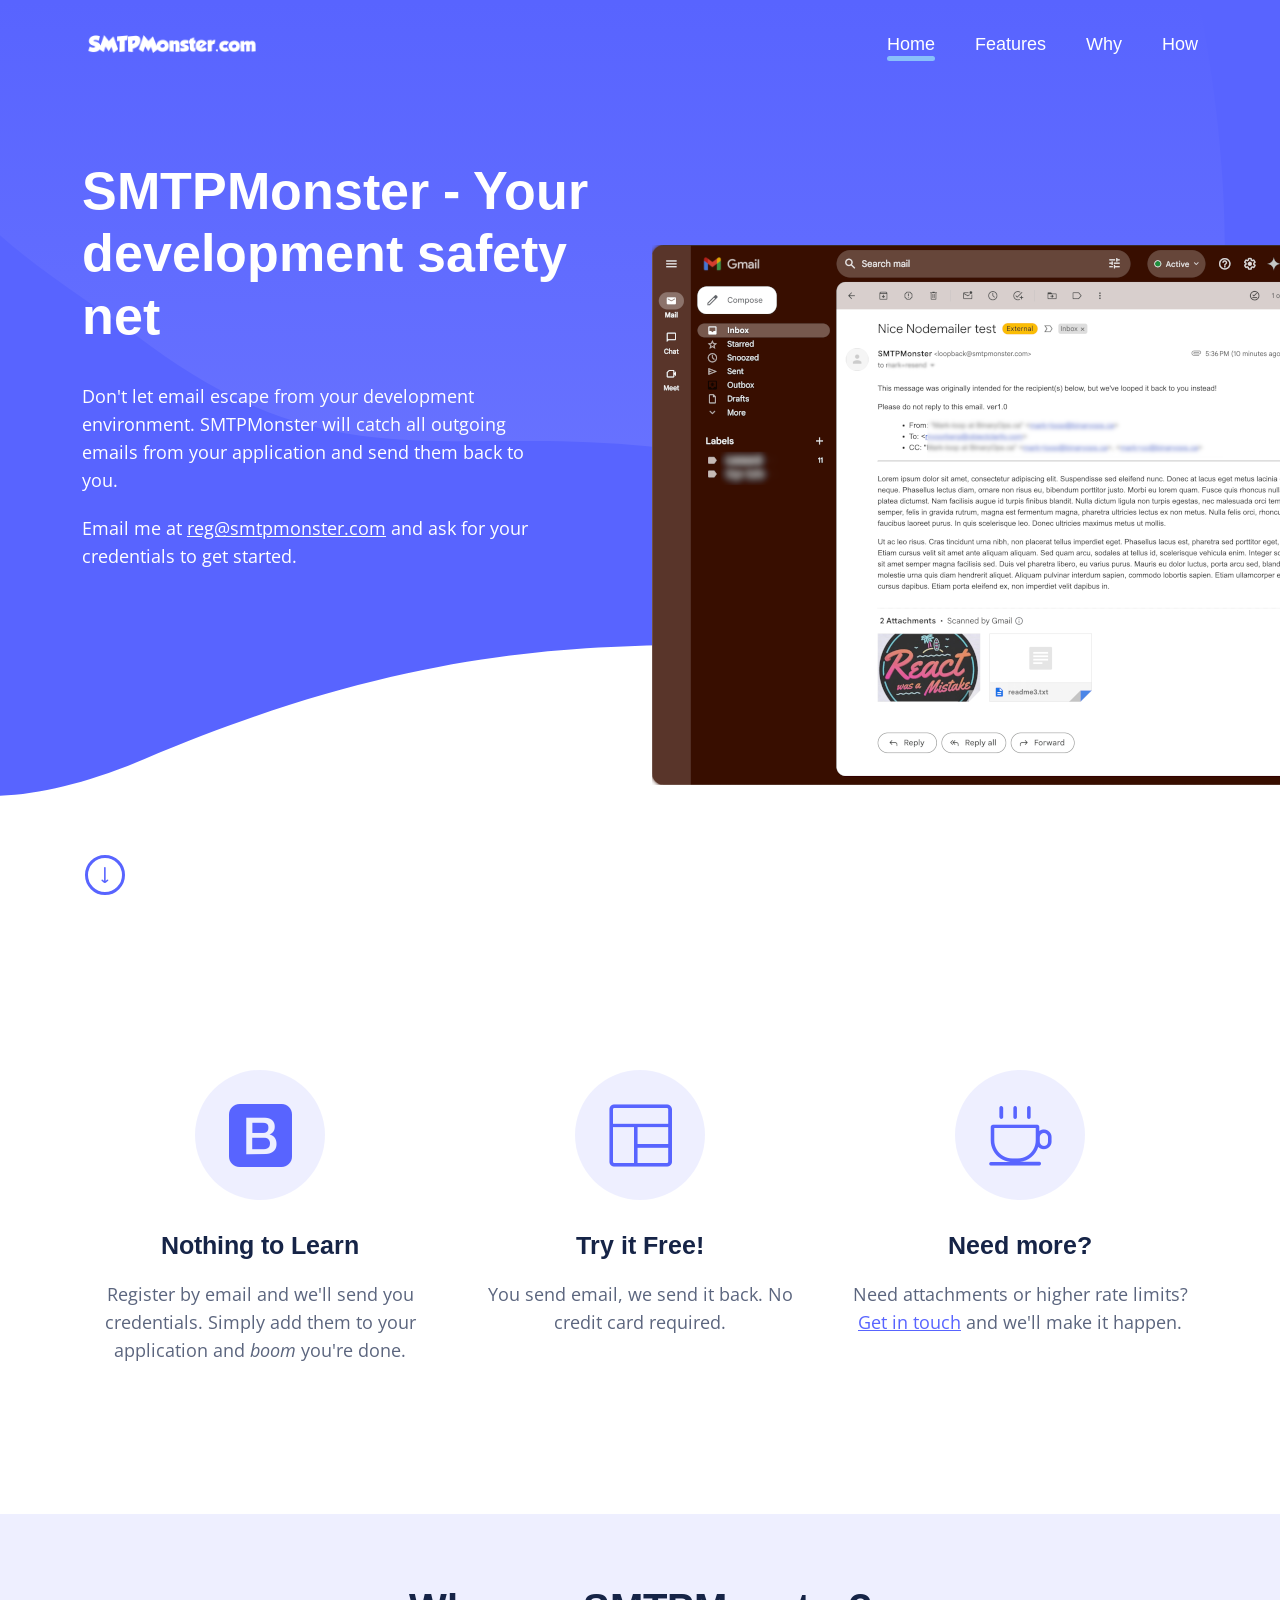
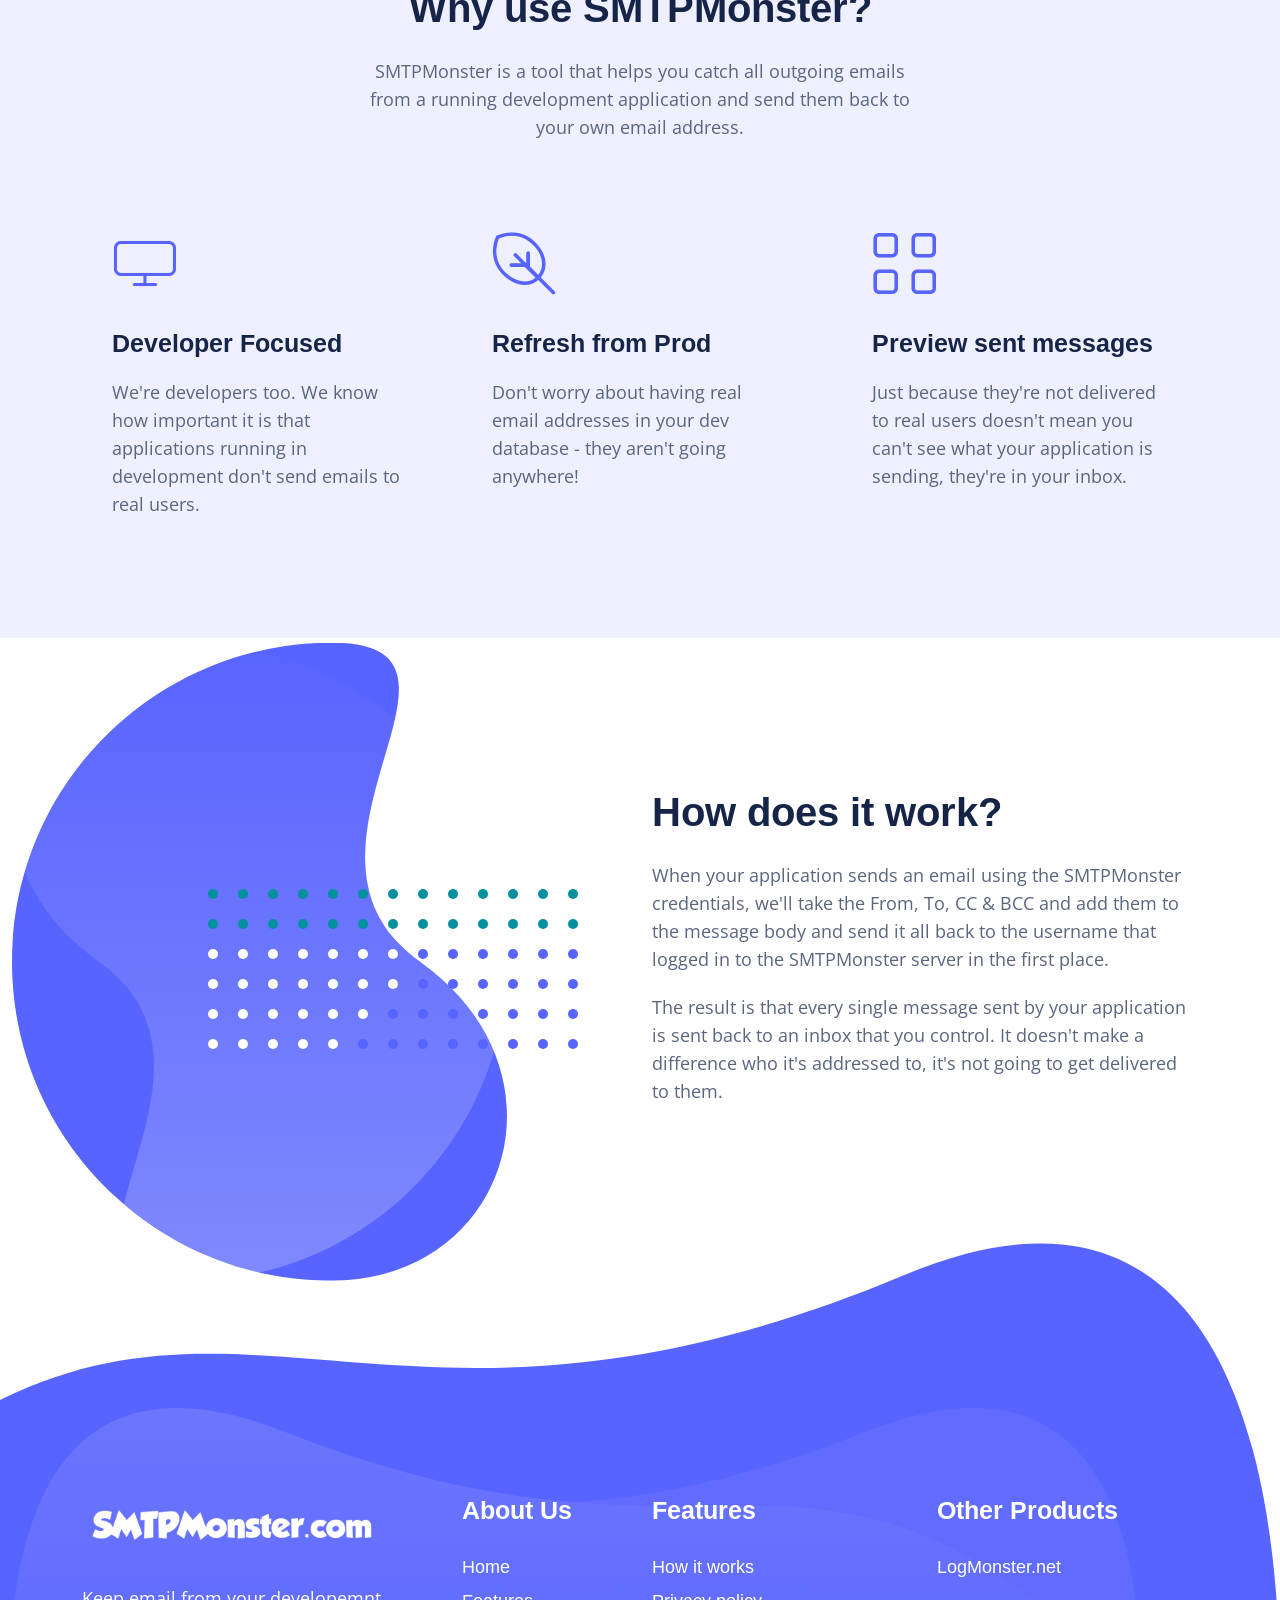
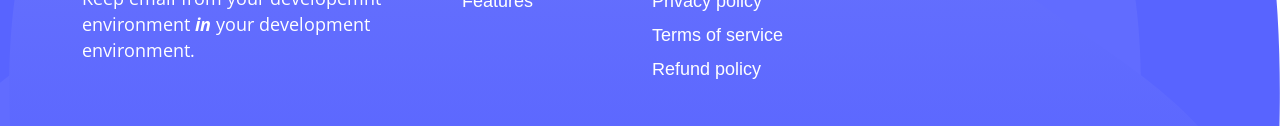
==== src/index.html @ 00c61a1f "updated email addrs" ====
<!DOCTYPE html>
<html class="no-js" lang="">
  <head>
    <meta charset="utf-8" />
    <meta http-equiv="x-ua-compatible" content="ie=edge" />
    <title>SMTPMonster - Your SMTP Safety Net</title>
    <meta name="description" content="" />
    <meta name="viewport" content="width=device-width, initial-scale=1" />

    <meta property="og:title" content="SMTPMonster - Your SMTP Safety Net">
    <meta name="twitter:title" content="SMTPMonster - Your SMTP Safety Net">

    <meta name="description" content="Don't let email escape your development environment. SMTPMonster will catch all outgoing emails from your application and send them back to you.">
    <meta property="og:description" content="Don't let email escape your development environment. SMTPMonster will catch all outgoing emails from your application and send them back to you.">
    <meta name="twitter:description" content="Don't let email escape your development environment. SMTPMonster will catch all outgoing emails from your application and send them back to you.">

    <meta property="og:image"  content="https://www.smtpmonster.com/assets/img/banner.png">
    <meta name="twitter:image" content="https://www.smtpmonster.com/assets/img/banner.png">

    <link
      rel="shortcut icon"
      type="image/x-icon"
      href="assets/img/favicon.ico"
    />
    <!-- Place favicon.ico in the root directory -->

    <!-- ======== CSS here ======== -->
    <link rel="stylesheet" href="assets/css/bootstrap.min.css" />
    <link rel="stylesheet" href="assets/css/lineicons.css" />
    <link rel="stylesheet" href="assets/css/animate.css" />
    <link rel="stylesheet" href="assets/css/main.css" />
  </head>
  <body>
    <!--[if lte IE 9]>
      <p class="browserupgrade">
        You are using an <strong>outdated</strong> browser. Please
        <a href="https://browsehappy.com/">upgrade your browser</a> to improve
        your experience and security.
      </p>
    <![endif]-->

    <!-- ======== preloader start ======== -->
    <div class="preloader">
      <div class="loader">
        <div class="spinner">
          <div class="spinner-container">
            <div class="spinner-rotator">
              <div class="spinner-left">
                <div class="spinner-circle"></div>
              </div>
              <div class="spinner-right">
                <div class="spinner-circle"></div>
              </div>
            </div>
          </div>
        </div>
      </div>
    </div>
    <!-- preloader end -->

    <!-- ======== header start ======== -->
    <header class="header">
      <div class="navbar-area">
        <div class="container">
          <div class="row align-items-center">
            <div class="col-lg-12">
              <nav class="navbar navbar-expand-lg">
                <a class="navbar-brand" href="index.html">
                  <img src="assets/img/logo/logo.png" alt="SMTPMonster.com" />
                </a>
                <button
                  class="navbar-toggler"
                  type="button"
                  data-bs-toggle="collapse"
                  data-bs-target="#navbarSupportedContent"
                  aria-controls="navbarSupportedContent"
                  aria-expanded="false"
                  aria-label="Toggle navigation"
                >
                  <span class="toggler-icon"></span>
                  <span class="toggler-icon"></span>
                  <span class="toggler-icon"></span>
                </button>

                <div
                  class="collapse navbar-collapse sub-menu-bar"
                  id="navbarSupportedContent"
                >
                  <ul id="nav" class="navbar-nav ms-auto">
                    <li class="nav-item">
                      <a class="page-scroll active" href="#home">Home</a>
                    </li>
                    <li class="nav-item">
                      <a class="page-scroll" href="#features">Features</a>
                    </li>                    
                    <li class="nav-item">
                      <a class="page-scroll" href="#why">Why</a>
                    </li>
                    <li class="nav-item">
                      <a class="page-scroll" href="#how">How</a>
                    </li>
                    <!-- <li class="nav-item">
                      <a href="javascript:void(0)">Pricing</a>
                    </li>
                    <li class="nav-item">
                      <a href="javascript:void(0)">Clients</a>
                    </li> -->
                  </ul>
                </div>
                <!-- navbar collapse -->
              </nav>
              <!-- navbar -->
            </div>
          </div>
          <!-- row -->
        </div>
        <!-- container -->
      </div>
      <!-- navbar area -->
    </header>
    <!-- ======== header end ======== -->

    <!-- ======== hero-section start ======== -->
    <section id="home" class="hero-section">
      <div class="container">
        <div class="row align-items-center position-relative">
          <div class="col-lg-6">
            <div class="hero-content">
              <h1 class="wow fadeInUp" data-wow-delay=".4s">
                SMTPMonster - Your development safety net
              </h1>
              <p class="wow fadeInUp" data-wow-delay=".6s">
                Don't let email escape from your development environment. 
                SMTPMonster will catch all outgoing emails from your
                application and send them back to you.
              </p>

              <p class="wow fadeInUp" data-wow-delay=".6s">
                Email me at <a style="text-decoration: underline; color: #fff;"
                href="mailto:reg@smtpmonster.com?subject=Sign me up!&body=Hey, SMTPMonster sounds awesome.\nCan you send me credentials?\n\nThx!">
                reg@smtpmonster.com</a> and ask for your credentials to get started.
              </p>
              <div style="height: 180px;"></div>

              <a href="#features" class="scroll-bottom">
                <i class="lni lni-arrow-down"></i
              ></a>
            </div>
          </div>
          <div class="col-lg-6">
            <div class="hero-img wow fadeInUp" data-wow-delay=".5s">
              <img src="assets/img/hero/hero-img.png" alt="" />
            </div>
          </div>
        </div>
      </div>
    </section>
    <!-- ======== hero-section end ======== -->

    <!-- ======== feature-section start ======== -->
    <section id="features" class="feature-section pt-120">
      <div class="container">
        <div class="row justify-content-center">
          <div class="col-lg-4 col-md-8 col-sm-10">
            <div class="single-feature">
              <div class="icon">
                <i class="lni lni-bootstrap"></i>
              </div>
              <div class="content">
                <h3>Nothing to Learn</h3>
                <p>
                  Register by email and we'll send you credentials. Simply add
                  them to your application and <i>boom</i> you're done.
                </p>
              </div>
            </div>
          </div>
          <div class="col-lg-4 col-md-8 col-sm-10">
            <div class="single-feature">
              <div class="icon">
                <i class="lni lni-layout"></i>
              </div>
              <div class="content">
                <h3>Try it Free!</h3>
                <p>
                  You send email, we send it back.
                  No credit card required.
                </p>
              </div>
            </div>
          </div>
          <div class="col-lg-4 col-md-8 col-sm-10">
            <div class="single-feature">
              <div class="icon">
                <i class="lni lni-coffee-cup"></i>
              </div>
              <div class="content">
                <h3>Need more?</h3>
                <p>
                  Need attachments or higher rate limits?
                  <a href="mailto:support@smtpmonster.com" style="color:#5864FF;text-decoration: underline;">Get in touch</a> and we'll make it happen.
                </p>
              </div>
            </div>
          </div>
        </div>
      </div>
    </section>
    <!-- ======== feature-section end ======== -->

    <!-- ======== about2-section start ======== -->
    <!-- <section id="about" class="about-section pt-150">
      <div class="container">
        <div class="row align-items-center">
          <div class="col-xl-6 col-lg-6">
            <div class="about-content">
              <div class="section-title mb-30">
                <h2 class="mb-25 wow fadeInUp" data-wow-delay=".2s">
                  Easy to Use with Tons of Awesome Features
                </h2>
                <p class="wow fadeInUp" data-wow-delay=".4s">
                  Lorem ipsum dolor sit amet, consetetur sadipscing elitr, sed
                  diam nonumy eirmod tempor invidunt ut labore et dolore magna
                  aliquyam erat, sed diam voluptua.
                </p>
              </div>
              <ul>
                <li>Quick Access</li>
                <li>Easily to Manage</li>
                <li>24/7 Support</li>
              </ul>
              <a
                href="javascript:void(0)"
                class="main-btn btn-hover border-btn wow fadeInUp"
                data-wow-delay=".6s"
                >Learn More</a
              >
            </div>
          </div>
          <div class="col-xl-6 col-lg-6 order-first order-lg-last">
            <div class="about-img-2">
              <img src="assets/img/about/about-2.png" alt="" class="w-100" />
              <img
                src="assets/img/about/about-right-shape.svg"
                alt=""
                class="shape shape-1"
              />
              <img
                src="assets/img/about/right-dots.svg"
                alt=""
                class="shape shape-2"
              />
            </div>
          </div>
        </div>
      </div>
    </section> -->
    <!-- ======== about2-section end ======== -->

    <!-- ======== feature-section start ======== -->
    <section id="why" class="feature-extended-section pt-100">
      <div class="feature-extended-wrapper">
        <div class="container">
          <div class="row justify-content-center">
            <div class="col-xxl-5 col-xl-6 col-lg-8 col-md-9">
              <div class="section-title text-center mb-60">
                <h2 class="mb-25 wow fadeInUp" data-wow-delay=".2s">
                  Why use SMTPMonster?
                </h2>
                <p class="wow fadeInUp" data-wow-delay=".4s">
                    SMTPMonster is a tool that helps you catch all outgoing emails 
                    from a running development application and send them back to your own email address.                    
                </p>
              </div>
            </div>
          </div>

          <div class="row">
            <div class="col-lg-4 col-md-6">
              <div class="single-feature-extended">
                <div class="icon">
                  <i class="lni lni-display"></i>
                </div>
                <div class="content">
                  <h3>Developer Focused</h3>
                  <p>
                    We're developers too. We know how important it is that 
                    applications running in development don't send emails to real users.
                  </p>
                </div>
              </div>
            </div>
            <div class="col-lg-4 col-md-6">
              <div class="single-feature-extended">
                <div class="icon">
                  <i class="lni lni-leaf"></i>
                </div>
                <div class="content">
                  <h3>Refresh from Prod</h3>
                  <p>
                    Don't worry about having real email addresses in your 
                    dev database - they aren't going anywhere!
                  </p>
                </div>
              </div>
            </div>
            <div class="col-lg-4 col-md-6">
              <div class="single-feature-extended">
                <div class="icon">
                  <i class="lni lni-grid-alt"></i>
                </div>
                <div class="content">
                  <h3>Preview sent messages</h3>
                  <p>
                    Just because they're not delivered to real users doesn't mean
                    you can't see what your application is sending, they're in your inbox.
                  </p>
                </div>
              </div>
            </div>
            
          </div>
        </div>
      </div>
    </section>
    <!-- ======== feature-section end ======== -->

    <!-- ======== how-section start ======== -->
    <section id="how" class="about-section pt-150">
      <div class="container">
        <div class="row align-items-center">
          <div class="col-xl-6 col-lg-6">
            <div class="about-img">
              <img src="assets/img/about/about-1.png" alt="" class="w-100" />
              <img
                src="assets/img/about/about-left-shape.svg"
                alt=""
                class="shape shape-1"
              />
              <img
                src="assets/img/about/left-dots.svg"
                alt=""
                class="shape shape-2"
              />
            </div>
          </div>
          <div class="col-xl-6 col-lg-6">
            <div class="about-content">
              <div class="section-title mb-30">
                <h2 class="mb-25 wow fadeInUp" data-wow-delay=".2s">
                  How does it work?
                </h2>
                <p class="wow fadeInUp" data-wow-delay=".4s">
                  When your application sends an email using the SMTPMonster credentials, 
                  we'll take the From, To, CC & BCC and add them to the message body and send it 
                  all back to the username that logged in to the SMTPMonster server in the first place.
                </p>
                <p class="wow fadeInUp" data-wow-delay=".4s">
                  The result is that every single message sent by your application is sent back to an inbox that you control. 
                  It doesn't make a difference who it's addressed to, it's not going to get delivered to them.    
                </p>
              </div>
              <!-- <a
                href="javascript:void(0)"
                class="main-btn btn-hover border-btn wow fadeInUp"
                data-wow-delay=".6s"
                >Discover More</a
              > -->
            </div>
          </div>
        </div>
      </div>
    </section>
    <!-- ======== about-section end ======== -->

    <!-- ======== subscribe-section start ======== -->
    <!-- <section id="contact" class="subscribe-section pt-120">
      <div class="container">
        <div class="subscribe-wrapper img-bg">
          <div class="row align-items-center">
            
            <div class="col-lg-6 col-xl-7">
              <div class="section-title mb-15">
                <h2 class="text-white mb-25">Try it now!</h2>
                <p class="text-white pr-5">
                  Fire us a quick email and we'll send you credentials.
                </p>
              </div>
            </div>

            <div class="col-lg-6 col-xl-5">
              <form action="#" class="subscribe-form">
                <input
                  type="email"
                  name="subs-email"
                  id="subs-email"
                  placeholder="Your Email"
                />
                <button type="submit" class="main-btn btn-hover">
                  Change my Life
                </button>
              </form>
            </div>

          </div>
        </div>
      </div>
    </section> -->
    <!-- ======== subscribe-section end ======== -->

    <!-- ======== footer start ======== -->
    <footer class="footer">
      <div class="container">
        <div class="widget-wrapper">
          <div class="row">
            <div class="col-xl-4 col-lg-4 col-md-6">
              <div class="footer-widget">
                <div class="logo mb-30">
                  <a href="index.html">
                    <img src="assets/img/logo/logo.png" alt="" style="width: 300px;"/>
                  </a>
                </div>
                <p class="desc mb-30 text-white">
                  Keep email from your developemnt environment <b><i>in</i></b> your development environment.
                </p>
                <!-- <ul class="socials">
                  <li>
                    <a href="jvascript:void(0)">
                      <i class="lni lni-facebook-filled"></i>
                    </a>
                  </li>
                  <li>
                    <a href="jvascript:void(0)">
                      <i class="lni lni-twitter-filled"></i>
                    </a>
                  </li>
                  <li>
                    <a href="jvascript:void(0)">
                      <i class="lni lni-instagram-filled"></i>
                    </a>
                  </li>
                  <li>
                    <a href="jvascript:void(0)">
                      <i class="lni lni-linkedin-original"></i>
                    </a>
                  </li>
                </ul> -->
              </div>
            </div>

            <div class="col-xl-2 col-lg-2 col-md-6">
              <div class="footer-widget">
                <h3>About Us</h3>
                <ul class="links">
                  <li><a href="#home">Home</a></li>
                  <li><a href="#features">Features</a></li>
                  <!-- <li><a href="javascript:void(0)">About</a></li>
                  <li><a href="javascript:void(0)">Testimonials</a></li> -->
                </ul>
              </div>
            </div>

            <div class="col-xl-3 col-lg-3 col-md-6">
              <div class="footer-widget">
                <h3>Features</h3>
                <ul class="links">
                  <li><a href="#how">How it works</a></li>
                  <li><a href="javascript:void(0)">Privacy policy</a></li>
                  <li><a href="javascript:void(0)">Terms of service</a></li>
                  <li><a href="javascript:void(0)">Refund policy</a></li>
                </ul>
              </div>
            </div>

            <div class="col-xl-3 col-lg-3 col-md-6">
              <div class="footer-widget">
                <h3>Other Products</h3>
                <ul class="links">
                  <li><a href="https://logmonster.net">LogMonster.net</a></li>
                  <!-- <li><a href="jvascript:void(0)">Billing Software</a></li>
                  <li><a href="jvascript:void(0)">Booking System</a></li>
                  <li><a href="jvascript:void(0)">Tracking System</a></li> -->
                </ul>
              </div>
            </div>
          </div>
        </div>
      </div>
    </footer>
    <!-- ======== footer end ======== -->

    <!-- ======== scroll-top ======== -->
    <a href="#" class="scroll-top btn-hover">
      <i class="lni lni-chevron-up"></i>
    </a>

    <!-- ======== JS here ======== -->
    <script src="assets/js/bootstrap.bundle.min.js"></script>
    <script src="assets/js/wow.min.js"></script>
    <script src="assets/js/main.js"></script>
  </body>
</html>
---- src/assets/css/main.css ----
@import url("https://fonts.googleapis.com/css2?family=Arimo:wght@400;700&family=Open+Sans&display=swap");
.hero-section .hero-content .scroll-bottom, .feature-section .single-feature .icon, .box-style .icon, .footer .widget-wrapper .footer-widget .socials li a {
  display: -webkit-box;
  display: -ms-flexbox;
  display: flex;
  -webkit-box-pack: center;
      -ms-flex-pack: center;
          justify-content: center;
  -webkit-box-align: center;
      -ms-flex-align: center;
          align-items: center;
}

/*===========================
    01.COMMON css 
===========================*/
html {
  scroll-behavior: smooth;
}

body {
  font-family: Arimo;
  font-weight: normal;
  font-style: normal;
  color: #5B657E;
  overflow-x: hidden;
}

* {
  margin: 0;
  padding: 0;
  -webkit-box-sizing: border-box;
  box-sizing: border-box;
}

a:focus,
input:focus,
textarea:focus,
button:focus,
.btn:focus,
.btn.focus,
.btn:not(:disabled):not(.disabled).active,
.btn:not(:disabled):not(.disabled):active {
  text-decoration: none;
  outline: none;
  -webkit-box-shadow: none;
  box-shadow: none;
}

a:hover {
  color: #5864FF;
}

a {
  -webkit-transition: all 0.3s ease-out 0s;
  transition: all 0.3s ease-out 0s;
}

a,
a:focus,
a:hover {
  text-decoration: none;
}

i,
span,
a {
  display: inline-block;
}

audio,
canvas,
iframe,
img,
svg,
video {
  vertical-align: middle;
}

h1,
h2,
h3,
h4,
h5,
h6 {
  font-family: Arimo;
  font-weight: 700;
  margin: 0px;
  color: #162447;
}

.section-title p {
  font-size: 18px;
  line-height: 28px;
}

h1 a,
h2 a,
h3 a,
h4 a,
h5 a,
h6 a {
  color: inherit;
}

h1 {
  font-size: 45px;
}

@media only screen and (min-width: 1200px) and (max-width: 1399px) {
  .section-title h2 {
    font-size: 40px;
  }
}

@media only screen and (min-width: 992px) and (max-width: 1199px) {
  .section-title h2 {
    font-size: 35px;
  }
}

@media only screen and (min-width: 768px) and (max-width: 991px) {
  .section-title h2 {
    font-size: 40px;
  }
}

@media (max-width: 767px) {
  .section-title h2 {
    font-size: 28px;
  }
}

@media only screen and (min-width: 480px) and (max-width: 767px) {
  .section-title h2 {
    font-size: 32px;
  }
}

.section-title span {
  font-size: 25px;
  color: #162447;
  margin-bottom: 30px;
  display: -webkit-box;
  display: -ms-flexbox;
  display: flex;
  -webkit-box-align: center;
      -ms-flex-align: center;
          align-items: center;
}

@media (max-width: 767px) {
  .section-title span {
    font-size: 18px;
  }
}

.section-title span img {
  max-width: 100%;
  margin-right: 20px;
}

h2 {
  font-size: 30px;
}

h3 {
  font-size: 25px;
}

h4 {
  font-size: 20px;
}

h5 {
  font-size: 18px;
}

h6 {
  font-size: 16px;
}

ul,
ol {
  margin: 0px;
  padding: 0px;
  list-style-type: none;
}

p {
  font-size: 18px;
  font-weight: 400;
  line-height: 26px;
  margin: 0px 0px 20px 0px;
  font-family: "Open Sans", sans-serif;
}

.img-bg {
  background-position: center center;
  background-size: cover;
  background-repeat: no-repeat;
  width: 100%;
  height: 100%;
}

.error {
  color: orangered;
}

.success {
  color: green;
}

@media (max-width: 767px) {
  .container {
    padding-left: 20px;
    padding-right: 20px;
  }
}

.main-btn {
  display: inline-block;
  font-weight: 700;
  text-align: center;
  white-space: nowrap;
  vertical-align: middle;
  -webkit-user-select: none;
  -moz-user-select: none;
  -ms-user-select: none;
  user-select: none;
  padding: 18px 38px;
  font-size: 18px;
  border-radius: 50px;
  color: #fff;
  cursor: pointer;
  z-index: 5;
  -webkit-transition: all 0.4s ease-in-out;
  transition: all 0.4s ease-in-out;
  border: none;
  background: #5864FF;
  overflow: hidden;
}

.main-btn:hover {
  color: #fff;
}

.main-btn.border-btn {
  border: 2px solid #5864FF;
  background: transparent;
  color: #5864FF;
}

.btn-hover {
  position: relative;
  overflow: hidden;
}

.btn-hover::after {
  content: "";
  position: absolute;
  width: 0%;
  height: 0%;
  border-radius: 50%;
  background: rgba(0, 0, 0, 0.05);
  top: 50%;
  left: 50%;
  padding: 50%;
  z-index: -1;
  -webkit-transition: all 0.3s ease-out 0s;
  transition: all 0.3s ease-out 0s;
  -webkit-transform: translate3d(-50%, -50%, 0) scale(0);
  transform: translate3d(-50%, -50%, 0) scale(0);
}

.btn-hover:hover::after {
  -webkit-transform: translate3d(-50%, -50%, 0) scale(1.3);
  transform: translate3d(-50%, -50%, 0) scale(1.3);
}

.scroll-top {
  width: 45px;
  height: 45px;
  background: #5864FF;
  display: -webkit-box;
  display: -ms-flexbox;
  display: flex;
  -webkit-box-pack: center;
      -ms-flex-pack: center;
          justify-content: center;
  -webkit-box-align: center;
      -ms-flex-align: center;
          align-items: center;
  font-size: 18px;
  color: #fff;
  border-radius: 5px;
  position: fixed;
  bottom: 30px;
  right: 30px;
  z-index: 9;
  cursor: pointer;
  -webkit-transition: all 0.3s ease-out 0s;
  transition: all 0.3s ease-out 0s;
  -webkit-box-shadow: 0px 0px 10px rgba(0, 0, 0, 0.1);
          box-shadow: 0px 0px 10px rgba(0, 0, 0, 0.1);
}

.scroll-top:hover {
  color: #fff;
  background: rgba(88, 100, 255, 0.8);
}

@keyframes animation1 {
  0% {
    -webkit-transform: translateY(30px);
    transform: translateY(30px);
  }
  50% {
    -webkit-transform: translateY(-30px);
    transform: translateY(-30px);
  }
  100% {
    -webkit-transform: translateY(30px);
    transform: translateY(30px);
  }
}

@-webkit-keyframes animation1 {
  0% {
    -webkit-transform: translateY(30px);
    transform: translateY(30px);
  }
  50% {
    -webkit-transform: translateY(-30px);
    transform: translateY(-30px);
  }
  100% {
    -webkit-transform: translateY(30px);
    transform: translateY(30px);
  }
}

/*===== All Preloader Style =====*/
.preloader {
  /* Body Overlay */
  position: fixed;
  top: 0;
  left: 0;
  display: table;
  height: 100%;
  width: 100%;
  /* Change Background Color */
  background: #fff;
  z-index: 99999;
}

.preloader .loader {
  display: table-cell;
  vertical-align: middle;
  text-align: center;
}

.preloader .loader .ytp-spinner {
  position: absolute;
  left: 50%;
  top: 50%;
  width: 64px;
  margin-left: -32px;
  z-index: 18;
  pointer-events: none;
}

.preloader .loader .ytp-spinner .ytp-spinner-container {
  pointer-events: none;
  position: absolute;
  width: 100%;
  padding-bottom: 100%;
  top: 50%;
  left: 50%;
  margin-top: -50%;
  margin-left: -50%;
  -webkit-animation: ytp-spinner-linspin 1568.2353ms linear infinite;
  animation: ytp-spinner-linspin 1568.2353ms linear infinite;
}

.preloader .loader .ytp-spinner .ytp-spinner-container .ytp-spinner-rotator {
  position: absolute;
  width: 100%;
  height: 100%;
  -webkit-animation: ytp-spinner-easespin 5332ms cubic-bezier(0.4, 0, 0.2, 1) infinite both;
  animation: ytp-spinner-easespin 5332ms cubic-bezier(0.4, 0, 0.2, 1) infinite both;
}

.preloader .loader .ytp-spinner .ytp-spinner-container .ytp-spinner-rotator .ytp-spinner-left {
  position: absolute;
  top: 0;
  left: 0;
  bottom: 0;
  overflow: hidden;
  right: 50%;
}

.preloader .loader .ytp-spinner .ytp-spinner-container .ytp-spinner-rotator .ytp-spinner-right {
  position: absolute;
  top: 0;
  right: 0;
  bottom: 0;
  overflow: hidden;
  left: 50%;
}

.preloader .loader .ytp-spinner-circle {
  -webkit-box-sizing: border-box;
          box-sizing: border-box;
  position: absolute;
  width: 200%;
  height: 100%;
  border-style: solid;
  /* Spinner Color */
  border-color: #5864FF #5864FF #ddd;
  border-radius: 50%;
  border-width: 6px;
}

.preloader .loader .ytp-spinner-left .ytp-spinner-circle {
  left: 0;
  right: -100%;
  border-right-color: #ddd;
  -webkit-animation: ytp-spinner-left-spin 1333ms cubic-bezier(0.4, 0, 0.2, 1) infinite both;
  animation: ytp-spinner-left-spin 1333ms cubic-bezier(0.4, 0, 0.2, 1) infinite both;
}

.preloader .loader .ytp-spinner-right .ytp-spinner-circle {
  left: -100%;
  right: 0;
  border-left-color: #ddd;
  -webkit-animation: ytp-right-spin 1333ms cubic-bezier(0.4, 0, 0.2, 1) infinite both;
  animation: ytp-right-spin 1333ms cubic-bezier(0.4, 0, 0.2, 1) infinite both;
}

/* Preloader Animations */
@-webkit-keyframes ytp-spinner-linspin {
  to {
    -webkit-transform: rotate(360deg);
    transform: rotate(360deg);
  }
}

@keyframes ytp-spinner-linspin {
  to {
    -webkit-transform: rotate(360deg);
    transform: rotate(360deg);
  }
}

@-webkit-keyframes ytp-spinner-easespin {
  12.5% {
    -webkit-transform: rotate(135deg);
    transform: rotate(135deg);
  }
  25% {
    -webkit-transform: rotate(270deg);
    transform: rotate(270deg);
  }
  37.5% {
    -webkit-transform: rotate(405deg);
    transform: rotate(405deg);
  }
  50% {
    -webkit-transform: rotate(540deg);
    transform: rotate(540deg);
  }
  62.5% {
    -webkit-transform: rotate(675deg);
    transform: rotate(675deg);
  }
  75% {
    -webkit-transform: rotate(810deg);
    transform: rotate(810deg);
  }
  87.5% {
    -webkit-transform: rotate(945deg);
    transform: rotate(945deg);
  }
  to {
    -webkit-transform: rotate(1080deg);
    transform: rotate(1080deg);
  }
}

@keyframes ytp-spinner-easespin {
  12.5% {
    -webkit-transform: rotate(135deg);
    transform: rotate(135deg);
  }
  25% {
    -webkit-transform: rotate(270deg);
    transform: rotate(270deg);
  }
  37.5% {
    -webkit-transform: rotate(405deg);
    transform: rotate(405deg);
  }
  50% {
    -webkit-transform: rotate(540deg);
    transform: rotate(540deg);
  }
  62.5% {
    -webkit-transform: rotate(675deg);
    transform: rotate(675deg);
  }
  75% {
    -webkit-transform: rotate(810deg);
    transform: rotate(810deg);
  }
  87.5% {
    -webkit-transform: rotate(945deg);
    transform: rotate(945deg);
  }
  to {
    -webkit-transform: rotate(1080deg);
    transform: rotate(1080deg);
  }
}

@-webkit-keyframes ytp-spinner-left-spin {
  0% {
    -webkit-transform: rotate(130deg);
    transform: rotate(130deg);
  }
  50% {
    -webkit-transform: rotate(-5deg);
    transform: rotate(-5deg);
  }
  to {
    -webkit-transform: rotate(130deg);
    transform: rotate(130deg);
  }
}

@keyframes ytp-spinner-left-spin {
  0% {
    -webkit-transform: rotate(130deg);
    transform: rotate(130deg);
  }
  50% {
    -webkit-transform: rotate(-5deg);
    transform: rotate(-5deg);
  }
  to {
    -webkit-transform: rotate(130deg);
    transform: rotate(130deg);
  }
}

@-webkit-keyframes ytp-right-spin {
  0% {
    -webkit-transform: rotate(-130deg);
    transform: rotate(-130deg);
  }
  50% {
    -webkit-transform: rotate(5deg);
    transform: rotate(5deg);
  }
  to {
    -webkit-transform: rotate(-130deg);
    transform: rotate(-130deg);
  }
}

@keyframes ytp-right-spin {
  0% {
    -webkit-transform: rotate(-130deg);
    transform: rotate(-130deg);
  }
  50% {
    -webkit-transform: rotate(5deg);
    transform: rotate(5deg);
  }
  to {
    -webkit-transform: rotate(-130deg);
    transform: rotate(-130deg);
  }
}

/*===== NAVBAR =====*/
.navbar-area {
  position: absolute;
  top: 0;
  left: 0;
  width: 100%;
  z-index: 99;
  -webkit-transition: all 0.3s ease-out 0s;
  transition: all 0.3s ease-out 0s;
}

.sticky {
  position: fixed;
  z-index: 99;
  background-color: rgba(255, 255, 255, 0.8);
  -webkit-backdrop-filter: blur(5px);
          backdrop-filter: blur(5px);
  -webkit-box-shadow: inset 0 -1px 0 0 rgba(0, 0, 0, 0.1);
  box-shadow: inset 0 -1px 0 0 rgba(0, 0, 0, 0.1);
  -webkit-transition: all 0.3s ease-out 0s;
  transition: all 0.3s ease-out 0s;
}

.sticky .navbar {
  padding: 10px 0;
}

@media only screen and (min-width: 768px) and (max-width: 991px), (max-width: 767px) {
  .sticky .navbar {
    padding: 15px 0;
  }
}

.sticky .navbar .navbar-nav .nav-item a {
  color: #162447;
}

.sticky .navbar .navbar-nav .nav-item a::before {
  color: #162447;
}

.sticky .navbar .navbar-toggler .toggler-icon {
  background: #162447;
}

.navbar {
  padding: 0;
  border-radius: 5px;
  position: relative;
  -webkit-transition: all 0.3s ease-out 0s;
  transition: all 0.3s ease-out 0s;
  padding: 20px 0;
}

@media only screen and (min-width: 768px) and (max-width: 991px), (max-width: 767px) {
  .navbar {
    padding: 17px 0;
  }
}

.navbar-brand {
  padding: 0;
}

.navbar-brand img {
  max-width: 180px;
}

.navbar-toggler {
  padding: 0;
}

.navbar-toggler:focus {
  outline: none;
  -webkit-box-shadow: none;
  box-shadow: none;
}

.navbar-toggler .toggler-icon {
  width: 30px;
  height: 2px;
  background-color: #fff;
  display: block;
  margin: 5px 0;
  position: relative;
  -webkit-transition: all 0.3s ease-out 0s;
  transition: all 0.3s ease-out 0s;
}

.navbar-toggler.active .toggler-icon:nth-of-type(1) {
  -webkit-transform: rotate(45deg);
  transform: rotate(45deg);
  top: 7px;
}

.navbar-toggler.active .toggler-icon:nth-of-type(2) {
  opacity: 0;
}

.navbar-toggler.active .toggler-icon:nth-of-type(3) {
  -webkit-transform: rotate(135deg);
  transform: rotate(135deg);
  top: -7px;
}

@media only screen and (min-width: 768px) and (max-width: 991px), (max-width: 767px) {
  .navbar-collapse {
    position: absolute;
    top: 100%;
    left: 0;
    width: 100%;
    background-color: #fff;
    z-index: 9;
    -webkit-box-shadow: 0px 15px 20px 0px rgba(0, 0, 0, 0.1);
    box-shadow: 0px 15px 20px 0px rgba(0, 0, 0, 0.1);
  }
}

@media only screen and (min-width: 768px) and (max-width: 991px), (max-width: 767px) {
  .navbar-nav {
    padding: 20px 30px;
  }
}

.navbar-nav .nav-item {
  position: relative;
  margin-left: 40px;
}

@media only screen and (min-width: 768px) and (max-width: 991px), (max-width: 767px) {
  .navbar-nav .nav-item {
    margin-left: 0px;
  }
}

.navbar-nav .nav-item a {
  font-size: 18px;
  font-weight: 400;
  color: #fff;
  -webkit-transition: all 0.3s ease-out 0s;
  transition: all 0.3s ease-out 0s;
  padding: 10px 0;
  position: relative;
  z-index: 1;
}

.navbar-nav .nav-item a::before {
  content: "";
  position: absolute;
  height: 5px;
  width: 0;
  border-radius: 16px;
  background: #89c0fa;
  bottom: 6px;
  left: 0;
  z-index: -1;
  -webkit-transition: all 0.3s ease-out 0s;
  transition: all 0.3s ease-out 0s;
}

@media only screen and (min-width: 768px) and (max-width: 991px), (max-width: 767px) {
  .navbar-nav .nav-item a::before {
    top: auto;
    bottom: 0;
  }
}

@media only screen and (min-width: 768px) and (max-width: 991px), (max-width: 767px) {
  .navbar-nav .nav-item a {
    display: inline-block;
    padding: 6px 0px;
    color: #162447;
  }
}

.navbar-nav .nav-item a:hover::before, .navbar-nav .nav-item a.active::before {
  width: 100%;
}

/* ====== hero-area ===== */
.hero-section {
  position: relative;
  z-index: 1;
  padding: 160px 0 50px;
  background-image: url("../img/hero/hero-bg.svg");
  background-position: top center;
  background-repeat: no-repeat;
}

@media (max-width: 767px) {
  .hero-section {
    padding-top: 130px;
  }
}

.hero-section .hero-content {
  margin-bottom: 100px;
}

@media only screen and (min-width: 768px) and (max-width: 991px), (max-width: 767px) {
  .hero-section .hero-content {
    margin-bottom: 0px;
  }
}

.hero-section .hero-content h1 {
  font-size: 60px;
  margin-bottom: 35px;
  color: #fff;
}

@media only screen and (min-width: 1200px) and (max-width: 1399px) {
  .hero-section .hero-content h1 {
    font-size: 52px;
  }
}

@media only screen and (min-width: 992px) and (max-width: 1199px) {
  .hero-section .hero-content h1 {
    font-size: 42px;
  }
}

@media (max-width: 767px) {
  .hero-section .hero-content h1 {
    font-size: 32px;
  }
}

@media only screen and (min-width: 480px) and (max-width: 767px) {
  .hero-section .hero-content h1 {
    font-size: 42px;
  }
}

.hero-section .hero-content p {
  margin-bottom: 20px;
  font-size: 18px;
  line-height: 28px;
  color: #fff;
}

@media only screen and (min-width: 1400px) {
  .hero-section .hero-content p {
    padding-right: 120px;
  }
}

@media only screen and (min-width: 1200px) and (max-width: 1399px) {
  .hero-section .hero-content p {
    padding-right: 70px;
  }
}

.hero-section .hero-content .main-btn {
  border-color: #fff;
  color: #fff;
}

.hero-section .hero-content .main-btn::after {
  background: rgba(255, 255, 255, 0.15);
}

.hero-section .hero-content .scroll-bottom {
  position: absolute;
  width: 40px;
  height: 40px;
  border-radius: 50%;
  background: #fff;
  border: 3px solid #5864FF;
  color: #5864FF;
  left: 15px;
  bottom: -25px;
  z-index: 9;
}

.hero-section .hero-content .scroll-bottom i {
  font-weight: 700;
}

@media only screen and (min-width: 768px) and (max-width: 991px), (max-width: 767px) {
  .hero-section .hero-img {
    padding-top: 30px;
    padding-bottom: 50px;
  }
}

@media only screen and (min-width: 768px) and (max-width: 991px), (max-width: 767px) {
  .hero-section .hero-img img {
    width: 100%;
  }
}

.hero-section .hero-shape .shape {
  position: absolute;
  z-index: -1;
}

.hero-section .hero-shape .shape.shape-1 {
  top: -285px;
  right: -300px;
}

@media only screen and (min-width: 1200px) and (max-width: 1399px) {
  .hero-section .hero-shape .shape.shape-1 {
    top: -420px;
    right: -550px;
  }
}

@media only screen and (min-width: 992px) and (max-width: 1199px) {
  .hero-section .hero-shape .shape.shape-1 {
    top: -400px;
    right: -550px;
  }
}

@media only screen and (min-width: 768px) and (max-width: 991px) {
  .hero-section .hero-shape .shape.shape-1 {
    display: none;
  }
}

@media (max-width: 767px) {
  .hero-section .hero-shape .shape.shape-1 {
    display: none;
  }
}

/* ====== feature css ====== */
@media (max-width: 767px) {
  .feature-section.pt-120 {
    padding-top: 80px;
  }
}

.feature-section .single-feature {
  text-align: center;
  padding: 30px 10px;
}

@media only screen and (min-width: 1400px) {
  .feature-section .single-feature {
    padding: 30px 40px;
  }
}

.feature-section .single-feature .icon {
  width: 130px;
  height: 130px;
  border-radius: 50%;
  background: rgba(88, 100, 255, 0.1);
  color: #5864FF;
  margin: auto;
  margin-bottom: 30px;
  font-size: 65px;
  line-height: 1;
}

.feature-section .single-feature .content h3 {
  margin-bottom: 20px;
}

.feature-section .single-feature .content p {
  font-size: 18px;
  line-height: 28px;
}

.box-style {
  border-radius: 39px;
  background: #fff;
  -webkit-box-shadow: 0px 0px 59px rgba(214, 214, 214, 0.35);
  box-shadow: 0px 0px 59px rgba(214, 214, 214, 0.35);
  padding: 50px 30px 30px;
  border-bottom: 5px solid;
  text-align: center;
  margin-bottom: 40px;
}

@media only screen and (min-width: 1400px) {
  .box-style {
    padding: 50px 40px 30px;
  }
}

@media only screen and (min-width: 992px) and (max-width: 1199px) {
  .box-style {
    padding: 50px 20px 30px;
  }
}

.box-style .icon {
  width: 85px;
  height: 85px;
  margin: auto;
  margin-bottom: 30px;
  font-size: 70px;
}

.box-style .content h3 {
  margin-bottom: 25px;
}

@media only screen and (min-width: 992px) and (max-width: 1199px) {
  .box-style .content h3 {
    font-size: 22px;
  }
}

.box-style .content p {
  margin-bottom: 30px;
  font-size: 18px;
  line-height: 26px;
}

.box-style .content a {
  color: #5B657E;
  font-size: 30px;
  font-weight: 700;
}

.box-style .content ul li {
  margin-bottom: 5px;
}

.box-style .content a.main-btn {
  padding: 10px 30px;
  font-size: 18px;
  font-weight: 400;
  color: #fff;
}

.box-style .content a.main-btn.border-btn {
  color: #5B657E;
}

.box-style .content a.main-btn.border-btn:hover {
  color: #5864FF;
}

.box-style .content a.main-btn.border-btn:hover::after {
  background: rgba(88, 100, 255, 0.2);
}

.box-style.color-1 {
  border-color: #ff92a5;
}

.box-style.color-1 .icon {
  color: #ff92a5;
}

.box-style.color-1 .content a:hover {
  color: #ff92a5;
}

.box-style.color-2 {
  border-color: #5864FF;
}

.box-style.color-2 .icon {
  color: #5864FF;
}

.box-style.color-2 .content a:hover {
  color: #5864FF;
}

.box-style.color-2 .content .main-btn:hover {
  color: #fff;
}

.box-style.color-3 {
  border-color: #b89cfe;
}

.box-style.color-3 .icon {
  color: #b89cfe;
}

.box-style.color-3 .content a:hover {
  color: #b89cfe;
}

/* ===== about css ====== */
.about-section {
  position: relative;
  z-index: 1;
}

@media (max-width: 767px) {
  .about-section.pt-150 {
    padding-top: 100px;
  }
}

.about-section .about-img {
  position: relative;
  z-index: 1;
  padding: 75px 0;
}

@media only screen and (min-width: 768px) and (max-width: 991px), (max-width: 767px) {
  .about-section .about-img {
    margin-bottom: 70px;
  }
}

.about-section .about-img .shape {
  position: absolute;
  z-index: -1;
}

.about-section .about-img .shape.shape-1 {
  top: 50%;
  -webkit-transform: translateY(-50%);
  transform: translateY(-50%);
  left: -70px;
}

@media only screen and (min-width: 992px) and (max-width: 1199px) {
  .about-section .about-img .shape.shape-1 {
    width: 80%;
  }
}

@media (max-width: 767px) {
  .about-section .about-img .shape.shape-1 {
    width: 70%;
  }
}

.about-section .about-img .shape.shape-2 {
  bottom: 0;
  right: 50px;
}

@media only screen and (min-width: 992px) and (max-width: 1199px) {
  .about-section .about-img .shape.shape-2 {
    width: 75%;
  }
}

@media only screen and (min-width: 768px) and (max-width: 991px) {
  .about-section .about-img .shape.shape-2 {
    right: 120px;
  }
}

@media (max-width: 767px) {
  .about-section .about-img .shape.shape-2 {
    bottom: 30px;
  }
}

.about-section .about-img-2 {
  position: relative;
  z-index: 1;
  padding: 75px 0;
}

@media only screen and (min-width: 768px) and (max-width: 991px), (max-width: 767px) {
  .about-section .about-img-2 {
    margin-bottom: 70px;
  }
}

.about-section .about-img-2 .shape {
  position: absolute;
  z-index: -1;
}

.about-section .about-img-2 .shape.shape-1 {
  top: 50%;
  -webkit-transform: translateY(-50%);
  transform: translateY(-50%);
  right: -70px;
}

@media only screen and (min-width: 992px) and (max-width: 1199px) {
  .about-section .about-img-2 .shape.shape-1 {
    width: 80%;
  }
}

@media (max-width: 767px) {
  .about-section .about-img-2 .shape.shape-1 {
    width: 70%;
  }
}

.about-section .about-img-2 .shape.shape-2 {
  bottom: 0;
  left: 50px;
}

@media only screen and (min-width: 992px) and (max-width: 1199px) {
  .about-section .about-img-2 .shape.shape-2 {
    width: 75%;
  }
}

@media only screen and (min-width: 768px) and (max-width: 991px) {
  .about-section .about-img-2 .shape.shape-2 {
    left: 120px;
  }
}

@media (max-width: 767px) {
  .about-section .about-img-2 .shape.shape-2 {
    bottom: 30px;
  }
}

.about-section .about-content {
  z-index: 1;
  position: relative;
  background: #fff;
}

.about-section .about-content ul li {
  padding-left: 40px;
  font-size: 20px;
  font-weight: 600;
  color: #162447;
  margin-bottom: 25px;
  position: relative;
}

.about-section .about-content ul li::before {
  content: "";
  width: 18px;
  height: 18px;
  border-radius: 50%;
  background: #5864FF;
  position: absolute;
  left: 0;
  top: 6.5px;
  -webkit-box-shadow: 0px 14px 15px rgba(78, 110, 241, 0.26);
  box-shadow: 0px 14px 15px rgba(78, 110, 241, 0.26);
}

/* ====== feature-extended css ====== */
.feature-extended-section .feature-extended-wrapper {
  padding: 70px 0;
  background: rgba(88, 100, 255, 0.1);
}

.feature-extended-section .single-feature-extended {
  padding: 30px;
}

@media only screen and (min-width: 992px) and (max-width: 1199px) {
  .feature-extended-section .single-feature-extended {
    padding: 30px 10px;
  }
}

@media only screen and (min-width: 768px) and (max-width: 991px) {
  .feature-extended-section .single-feature-extended {
    padding: 30px 0px;
  }
}

.feature-extended-section .single-feature-extended .icon {
  font-size: 65px;
  line-height: 1;
  margin-bottom: 30px;
  color: #5864FF;
}

.feature-extended-section .single-feature-extended .content h3 {
  margin-bottom: 20px;
}

.feature-extended-section .single-feature-extended .content p {
  font-size: 18px;
  font-weight: 400;
  line-height: 28px;
}

/* ======= subscribe css ======= */
@media (max-width: 767px) {
  .subscribe-section .section-title h2 {
    font-size: 24px;
  }
}

@media only screen and (min-width: 480px) and (max-width: 767px) {
  .subscribe-section .section-title h2 {
    font-size: 32px;
  }
}

.subscribe-section .subscribe-wrapper {
  background-image: url("../img/subscribe/subscribe-bg.svg");
  padding: 65px 50px 50px;
  border-radius: 30px;
}

@media (max-width: 767px) {
  .subscribe-section .subscribe-wrapper {
    padding-left: 20px;
    padding-right: 20px;
  }
}

@media only screen and (min-width: 480px) and (max-width: 767px) {
  .subscribe-section .subscribe-wrapper {
    padding-left: 30px;
    padding-right: 30px;
  }
}

.subscribe-section .subscribe-wrapper .subscribe-form {
  position: relative;
  margin-bottom: 15px;
}

.subscribe-section .subscribe-wrapper .subscribe-form input {
  width: 100%;
  padding: 20px 30px;
  padding-right: 142px;
  border-radius: 18px;
  background: #fff;
  color: #5B657E;
  border: 1px solid transparent;
  -webkit-transition: all 0.3s ease-out 0s;
  transition: all 0.3s ease-out 0s;
}

.subscribe-section .subscribe-wrapper .subscribe-form input:focus {
  -webkit-box-shadow: 0px 0px 15px rgba(255, 255, 255, 0.35);
  box-shadow: 0px 0px 15px rgba(255, 255, 255, 0.35);
}

.subscribe-section .subscribe-wrapper .subscribe-form input::-webkit-input-placeholder {
  opacity: 0.7;
  color: #5B657E;
}

.subscribe-section .subscribe-wrapper .subscribe-form input:-ms-input-placeholder {
  opacity: 0.7;
  color: #5B657E;
}

.subscribe-section .subscribe-wrapper .subscribe-form input::-ms-input-placeholder {
  opacity: 0.7;
  color: #5B657E;
}

.subscribe-section .subscribe-wrapper .subscribe-form input::placeholder {
  opacity: 0.7;
  color: #5B657E;
}

.subscribe-section .subscribe-wrapper .subscribe-form button {
  position: absolute;
  top: 2px;
  right: 2px;
  padding: 17.5px 25px;
  font-weight: 700;
  font-size: 18px;
  border-radius: 18px;
}

@media (max-width: 767px) {
  .subscribe-section .subscribe-wrapper .subscribe-form button {
    position: static;
    margin-top: 20px;
    background: #fff;
    color: #5864FF;
    padding: 17.5px 35px;
  }
}

@media only screen and (min-width: 480px) and (max-width: 767px) {
  .subscribe-section .subscribe-wrapper .subscribe-form button {
    position: absolute;
    margin-top: 0px;
    color: #fff;
    background: #5864FF;
    padding: 17.5px 25px;
  }
}

/* ======= footer css ======= */
.footer {
  background-image: url("../img/footer/footer-bg.svg");
  background-size: cover;
  background-position: top right;
  padding-top: 260px;
  margin-top: 100px;
}

@media only screen and (min-width: 768px) and (max-width: 991px) {
  .footer {
    padding-top: 250px;
  }
}

@media (max-width: 767px) {
  .footer {
    padding-top: 120px;
    background: #5864FF;
  }
}

.footer .widget-wrapper .footer-widget {
  margin-bottom: 40px;
}

@media only screen and (min-width: 1400px) {
  .footer .widget-wrapper .footer-widget .desc {
    padding-right: 100px;
  }
}

@media only screen and (min-width: 480px) and (max-width: 767px) {
  .footer .widget-wrapper .footer-widget .desc {
    padding-right: 50px;
  }
}

.footer .widget-wrapper .footer-widget .socials {
  display: -webkit-box;
  display: -ms-flexbox;
  display: flex;
  -webkit-box-align: center;
      -ms-flex-align: center;
          align-items: center;
}

.footer .widget-wrapper .footer-widget .socials li {
  margin-right: 20px;
}

.footer .widget-wrapper .footer-widget .socials li:last-child {
  margin-right: 0;
}

.footer .widget-wrapper .footer-widget .socials li a {
  width: 40px;
  height: 40px;
  border-radius: 50%;
  background: rgba(255, 255, 255, 0.13);
  color: #fff;
}

.footer .widget-wrapper .footer-widget .socials li a:hover {
  color: #5864FF;
  background: #fff;
}

.footer .widget-wrapper .footer-widget h3 {
  margin-bottom: 25px;
  color: #fff;
}

.footer .widget-wrapper .footer-widget ul.links li {
  font-size: 18px;
  line-height: 34px;
}

.footer .widget-wrapper .footer-widget ul.links li a {
  color: #fff;
}

.footer .widget-wrapper .footer-widget ul.links li a:hover {
  padding-left: 8px;
}

.mt-5 {
  margin-top: 5px;
}

.mt-10 {
  margin-top: 10px;
}

.mt-15 {
  margin-top: 15px;
}

.mt-20 {
  margin-top: 20px;
}

.mt-25 {
  margin-top: 25px;
}

.mt-30 {
  margin-top: 30px;
}

.mt-35 {
  margin-top: 35px;
}

.mt-40 {
  margin-top: 40px;
}

.mt-45 {
  margin-top: 45px;
}

.mt-50 {
  margin-top: 50px;
}

.mt-55 {
  margin-top: 55px;
}

.mt-60 {
  margin-top: 60px;
}

.mt-65 {
  margin-top: 65px;
}

.mt-70 {
  margin-top: 70px;
}

.mt-75 {
  margin-top: 75px;
}

.mt-80 {
  margin-top: 80px;
}

.mt-85 {
  margin-top: 85px;
}

.mt-90 {
  margin-top: 90px;
}

.mt-95 {
  margin-top: 95px;
}

.mt-100 {
  margin-top: 100px;
}

.mt-105 {
  margin-top: 105px;
}

.mt-110 {
  margin-top: 110px;
}

.mt-115 {
  margin-top: 115px;
}

.mt-120 {
  margin-top: 120px;
}

.mt-125 {
  margin-top: 125px;
}

.mt-130 {
  margin-top: 130px;
}

.mt-135 {
  margin-top: 135px;
}

.mt-140 {
  margin-top: 140px;
}

.mt-145 {
  margin-top: 145px;
}

.mt-150 {
  margin-top: 150px;
}

.mt-155 {
  margin-top: 155px;
}

.mt-160 {
  margin-top: 160px;
}

.mt-165 {
  margin-top: 165px;
}

.mt-170 {
  margin-top: 170px;
}

.mt-175 {
  margin-top: 175px;
}

.mt-180 {
  margin-top: 180px;
}

.mt-185 {
  margin-top: 185px;
}

.mt-190 {
  margin-top: 190px;
}

.mt-195 {
  margin-top: 195px;
}

.mt-200 {
  margin-top: 200px;
}

.mt-205 {
  margin-top: 205px;
}

.mt-210 {
  margin-top: 210px;
}

.mt-215 {
  margin-top: 215px;
}

.mt-220 {
  margin-top: 220px;
}

.mt-225 {
  margin-top: 225px;
}

.mb-5 {
  margin-bottom: 5px;
}

.mb-10 {
  margin-bottom: 10px;
}

.mb-15 {
  margin-bottom: 15px;
}

.mb-20 {
  margin-bottom: 20px;
}

.mb-25 {
  margin-bottom: 25px;
}

.mb-30 {
  margin-bottom: 30px;
}

.mb-35 {
  margin-bottom: 35px;
}

.mb-40 {
  margin-bottom: 40px;
}

.mb-45 {
  margin-bottom: 45px;
}

.mb-50 {
  margin-bottom: 50px;
}

.mb-55 {
  margin-bottom: 55px;
}

.mb-60 {
  margin-bottom: 60px;
}

.mb-65 {
  margin-bottom: 65px;
}

.mb-70 {
  margin-bottom: 70px;
}

.mb-75 {
  margin-bottom: 75px;
}

.mb-80 {
  margin-bottom: 80px;
}

.mb-85 {
  margin-bottom: 85px;
}

.mb-90 {
  margin-bottom: 90px;
}

.mb-95 {
  margin-bottom: 95px;
}

.mb-100 {
  margin-bottom: 100px;
}

.mb-105 {
  margin-bottom: 105px;
}

.mb-110 {
  margin-bottom: 110px;
}

.mb-115 {
  margin-bottom: 115px;
}

.mb-120 {
  margin-bottom: 120px;
}

.mb-125 {
  margin-bottom: 125px;
}

.mb-130 {
  margin-bottom: 130px;
}

.mb-135 {
  margin-bottom: 135px;
}

.mb-140 {
  margin-bottom: 140px;
}

.mb-145 {
  margin-bottom: 145px;
}

.mb-150 {
  margin-bottom: 150px;
}

.mb-155 {
  margin-bottom: 155px;
}

.mb-160 {
  margin-bottom: 160px;
}

.mb-165 {
  margin-bottom: 165px;
}

.mb-170 {
  margin-bottom: 170px;
}

.mb-175 {
  margin-bottom: 175px;
}

.mb-180 {
  margin-bottom: 180px;
}

.mb-185 {
  margin-bottom: 185px;
}

.mb-190 {
  margin-bottom: 190px;
}

.mb-195 {
  margin-bottom: 195px;
}

.mb-200 {
  margin-bottom: 200px;
}

.mb-205 {
  margin-bottom: 205px;
}

.mb-210 {
  margin-bottom: 210px;
}

.mb-215 {
  margin-bottom: 215px;
}

.mb-220 {
  margin-bottom: 220px;
}

.mb-225 {
  margin-bottom: 225px;
}

.pt-5 {
  padding-top: 5px;
}

.pt-10 {
  padding-top: 10px;
}

.pt-15 {
  padding-top: 15px;
}

.pt-20 {
  padding-top: 20px;
}

.pt-25 {
  padding-top: 25px;
}

.pt-30 {
  padding-top: 30px;
}

.pt-35 {
  padding-top: 35px;
}

.pt-40 {
  padding-top: 40px;
}

.pt-45 {
  padding-top: 45px;
}

.pt-50 {
  padding-top: 50px;
}

.pt-55 {
  padding-top: 55px;
}

.pt-60 {
  padding-top: 60px;
}

.pt-65 {
  padding-top: 65px;
}

.pt-70 {
  padding-top: 70px;
}

.pt-75 {
  padding-top: 75px;
}

.pt-80 {
  padding-top: 80px;
}

.pt-85 {
  padding-top: 85px;
}

.pt-90 {
  padding-top: 90px;
}

.pt-95 {
  padding-top: 95px;
}

.pt-100 {
  padding-top: 100px;
}

.pt-105 {
  padding-top: 105px;
}

.pt-110 {
  padding-top: 110px;
}

.pt-115 {
  padding-top: 115px;
}

.pt-120 {
  padding-top: 120px;
}

.pt-125 {
  padding-top: 125px;
}

.pt-130 {
  padding-top: 130px;
}

.pt-135 {
  padding-top: 135px;
}

.pt-140 {
  padding-top: 140px;
}

.pt-145 {
  padding-top: 145px;
}

.pt-150 {
  padding-top: 150px;
}

.pt-155 {
  padding-top: 155px;
}

.pt-160 {
  padding-top: 160px;
}

.pt-165 {
  padding-top: 165px;
}

.pt-170 {
  padding-top: 170px;
}

.pt-175 {
  padding-top: 175px;
}

.pt-180 {
  padding-top: 180px;
}

.pt-185 {
  padding-top: 185px;
}

.pt-190 {
  padding-top: 190px;
}

.pt-195 {
  padding-top: 195px;
}

.pt-200 {
  padding-top: 200px;
}

.pt-205 {
  padding-top: 205px;
}

.pt-210 {
  padding-top: 210px;
}

.pt-215 {
  padding-top: 215px;
}

.pt-220 {
  padding-top: 220px;
}

.pt-225 {
  padding-top: 225px;
}

.pb-5 {
  padding-bottom: 5px;
}

.pb-10 {
  padding-bottom: 10px;
}

.pb-15 {
  padding-bottom: 15px;
}

.pb-20 {
  padding-bottom: 20px;
}

.pb-25 {
  padding-bottom: 25px;
}

.pb-30 {
  padding-bottom: 30px;
}

.pb-35 {
  padding-bottom: 35px;
}

.pb-40 {
  padding-bottom: 40px;
}

.pb-45 {
  padding-bottom: 45px;
}

.pb-50 {
  padding-bottom: 50px;
}

.pb-55 {
  padding-bottom: 55px;
}

.pb-60 {
  padding-bottom: 60px;
}

.pb-65 {
  padding-bottom: 65px;
}

.pb-70 {
  padding-bottom: 70px;
}

.pb-75 {
  padding-bottom: 75px;
}

.pb-80 {
  padding-bottom: 80px;
}

.pb-85 {
  padding-bottom: 85px;
}

.pb-90 {
  padding-bottom: 90px;
}

.pb-95 {
  padding-bottom: 95px;
}

.pb-100 {
  padding-bottom: 100px;
}

.pb-105 {
  padding-bottom: 105px;
}

.pb-110 {
  padding-bottom: 110px;
}

.pb-115 {
  padding-bottom: 115px;
}

.pb-120 {
  padding-bottom: 120px;
}

.pb-125 {
  padding-bottom: 125px;
}

.pb-130 {
  padding-bottom: 130px;
}

.pb-135 {
  padding-bottom: 135px;
}

.pb-140 {
  padding-bottom: 140px;
}

.pb-145 {
  padding-bottom: 145px;
}

.pb-150 {
  padding-bottom: 150px;
}

.pb-155 {
  padding-bottom: 155px;
}

.pb-160 {
  padding-bottom: 160px;
}

.pb-165 {
  padding-bottom: 165px;
}

.pb-170 {
  padding-bottom: 170px;
}

.pb-175 {
  padding-bottom: 175px;
}

.pb-180 {
  padding-bottom: 180px;
}

.pb-185 {
  padding-bottom: 185px;
}

.pb-190 {
  padding-bottom: 190px;
}

.pb-195 {
  padding-bottom: 195px;
}

.pb-200 {
  padding-bottom: 200px;
}

.pb-205 {
  padding-bottom: 205px;
}

.pb-210 {
  padding-bottom: 210px;
}

.pb-215 {
  padding-bottom: 215px;
}

.pb-220 {
  padding-bottom: 220px;
}

.pb-225 {
  padding-bottom: 225px;
}
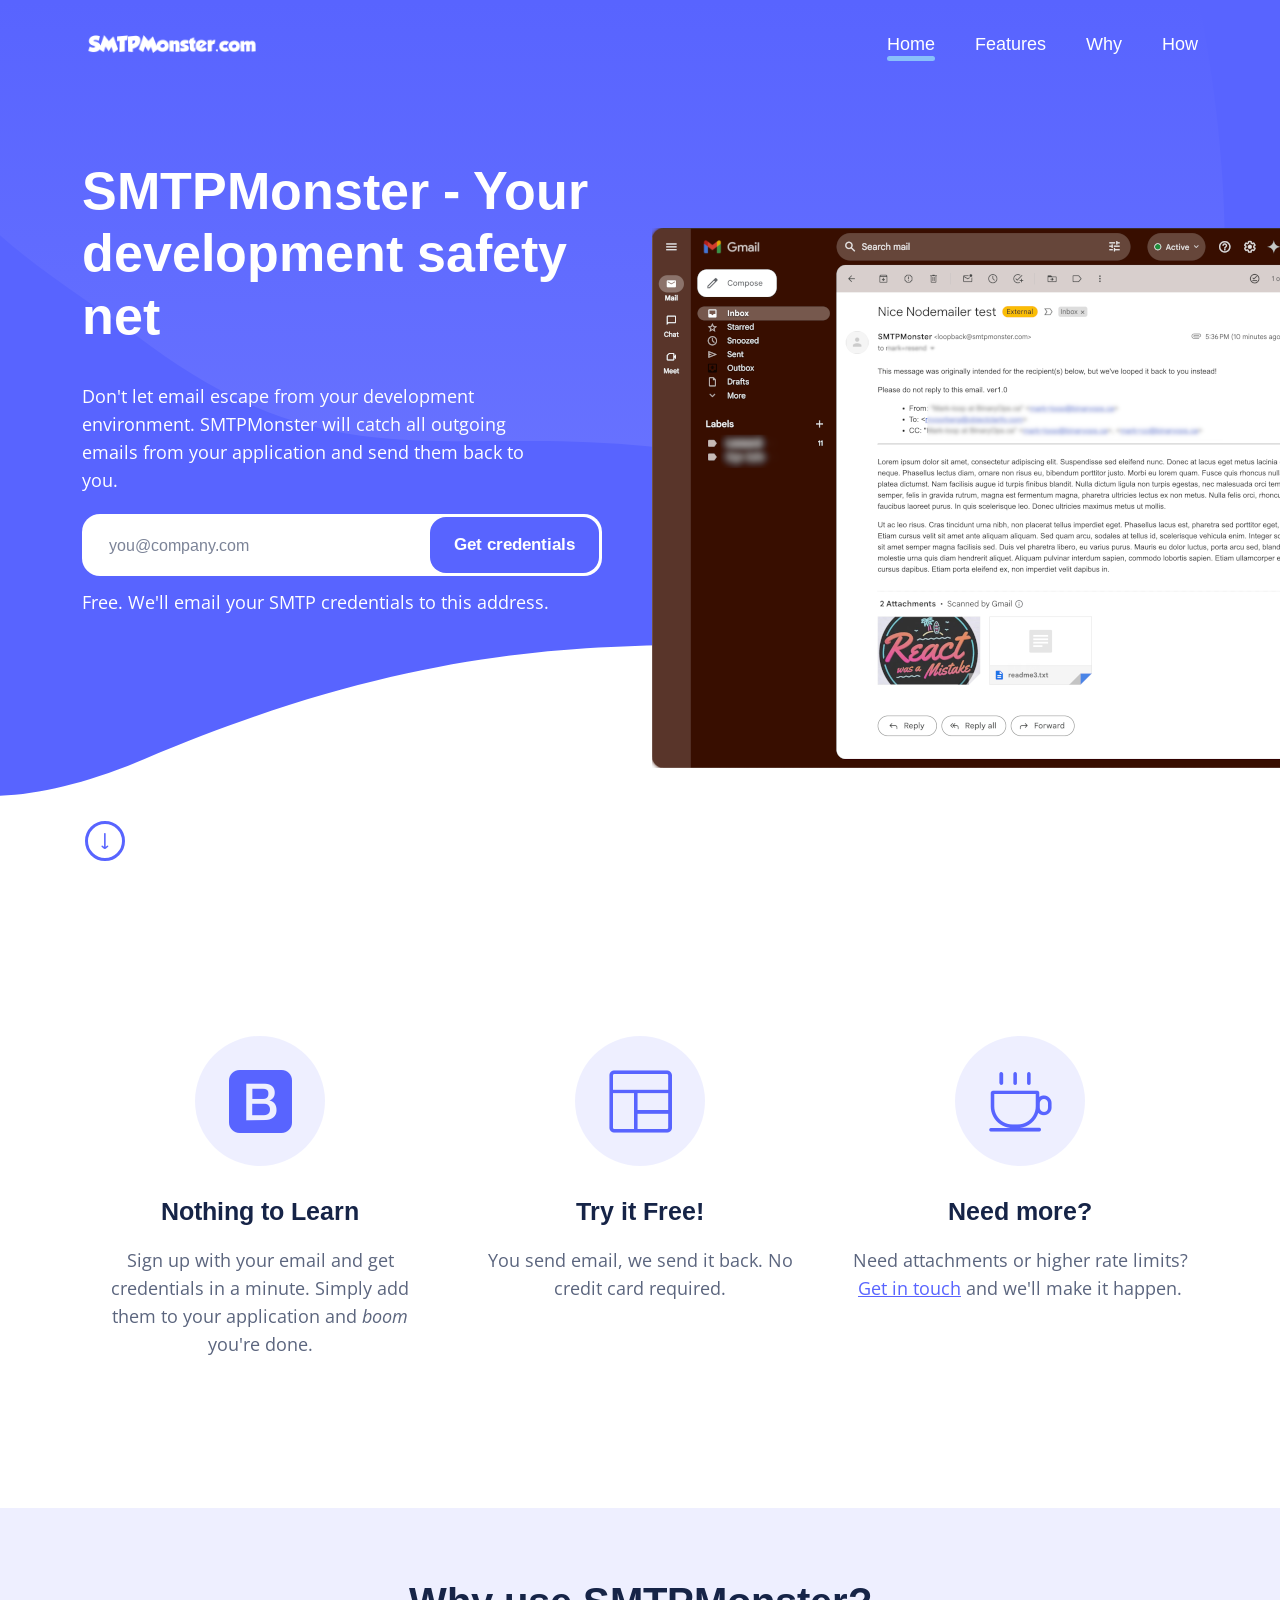
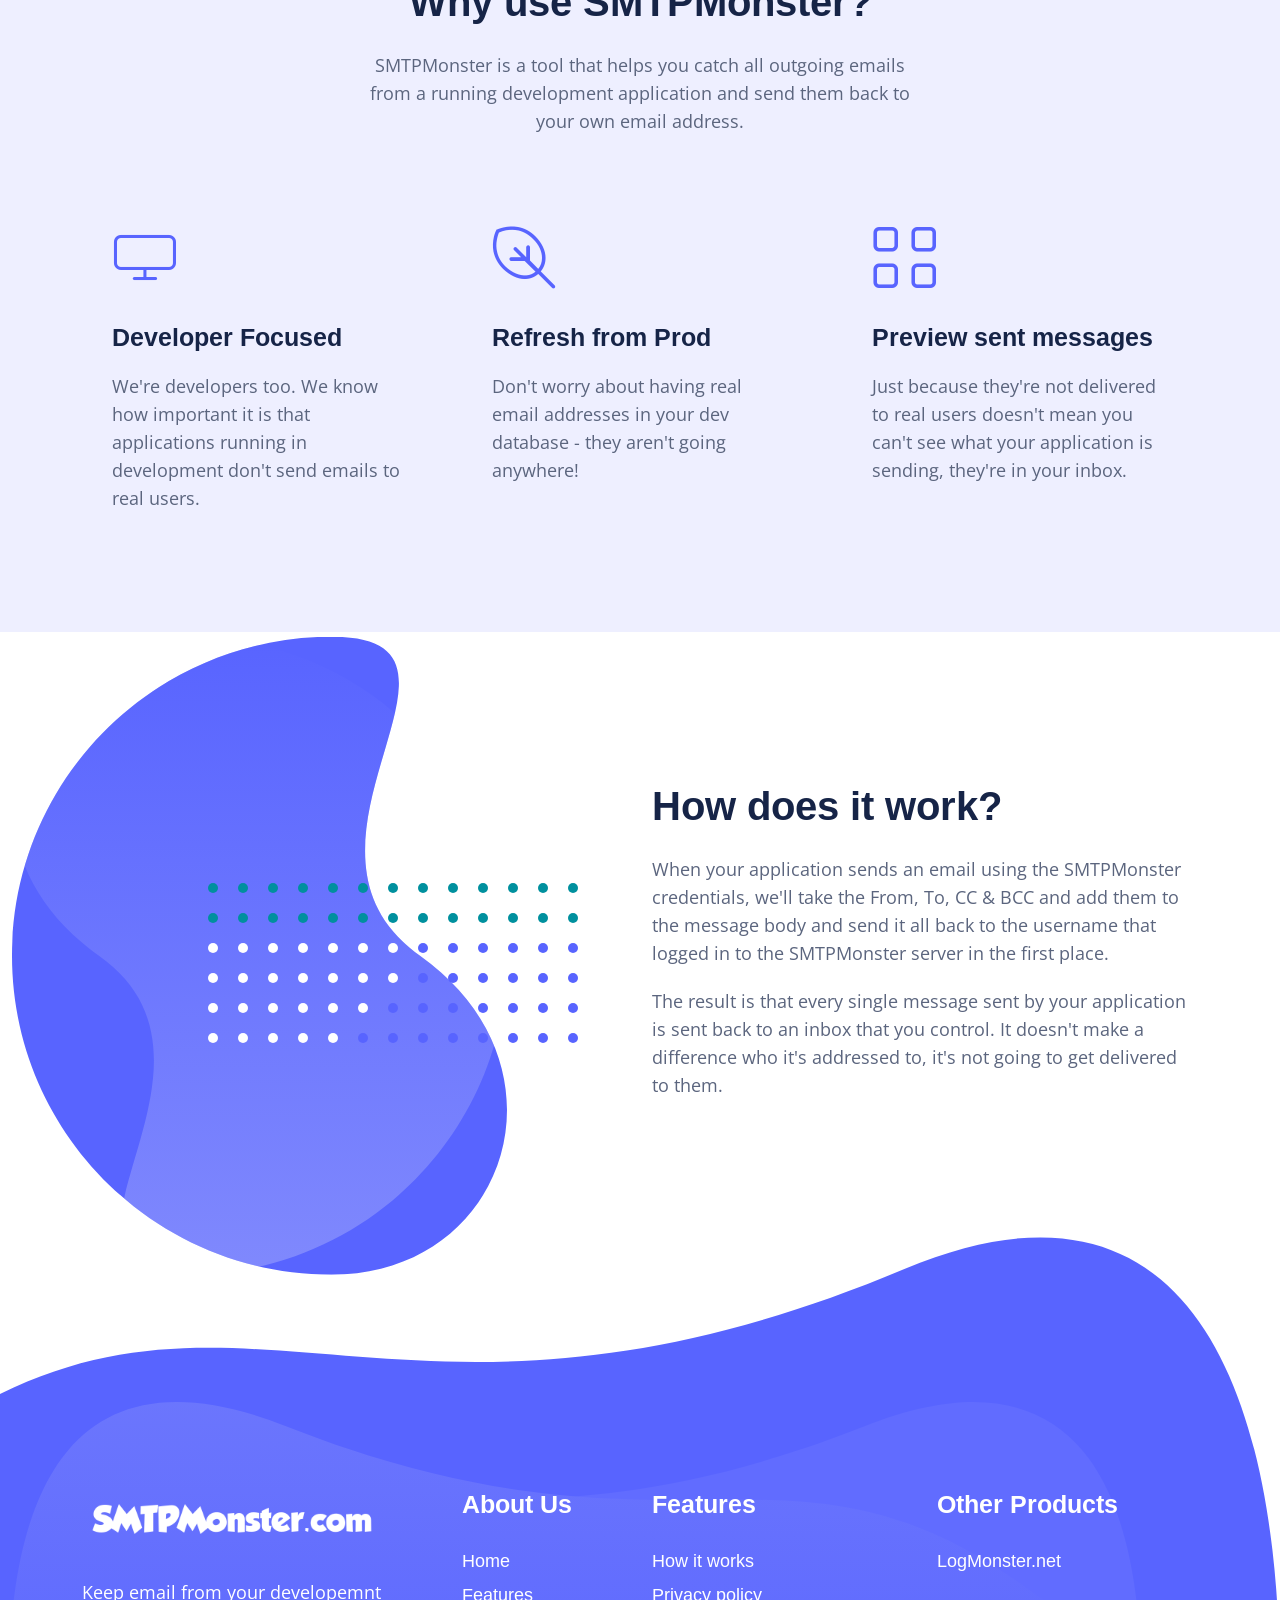
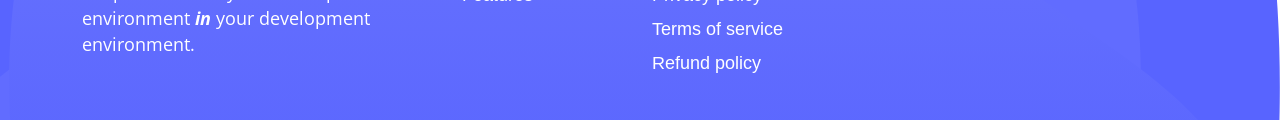
==== commit 2dd6ac60: "add self-serve sign-up form with styling and functionality" ====
--- a/src/index.html
+++ b/src/index.html
@@ -29,6 +29,7 @@
     <link rel="stylesheet" href="assets/css/lineicons.css" />
     <link rel="stylesheet" href="assets/css/animate.css" />
     <link rel="stylesheet" href="assets/css/main.css" />
+    <link rel="stylesheet" href="assets/css/signup.css" />
   </head>
   <body>
     <!--[if lte IE 9]>
@@ -135,12 +136,23 @@
                 application and send them back to you.
               </p>
 
-              <p class="wow fadeInUp" data-wow-delay=".6s">
-                Email me at <a style="text-decoration: underline; color: #fff;"
-                href="mailto:reg@smtpmonster.com?subject=Sign me up!&body=Hey, SMTPMonster sounds awesome.\nCan you send me credentials?\n\nThx!">
-                reg@smtpmonster.com</a> and ask for your credentials to get started.
-              </p>
-              <div style="height: 180px;"></div>
+              <div id="get-started" class="wow fadeInUp" data-wow-delay=".7s">
+                <form id="signup-form" class="signup-form" novalidate>
+                  <label for="signup-email" class="visually-hidden">Your email address</label>
+                  <input
+                    type="email"
+                    id="signup-email"
+                    name="email"
+                    placeholder="you@company.com"
+                    autocomplete="email"
+                    required
+                  />
+                  <button type="submit" class="main-btn btn-hover">Get credentials</button>
+                </form>
+                <p id="signup-status" class="signup-status" role="status" aria-live="polite"></p>
+                <p class="signup-note">Free. We'll email your SMTP credentials to this address.</p>
+              </div>
+              <div style="height: 100px;"></div>
 
               <a href="#features" class="scroll-bottom">
                 <i class="lni lni-arrow-down"></i
@@ -169,7 +181,7 @@
               <div class="content">
                 <h3>Nothing to Learn</h3>
                 <p>
-                  Register by email and we'll send you credentials. Simply add
+                  Sign up with your email and get credentials in a minute. Simply add
                   them to your application and <i>boom</i> you're done.
                 </p>
               </div>
@@ -498,5 +510,6 @@
     <script src="assets/js/bootstrap.bundle.min.js"></script>
     <script src="assets/js/wow.min.js"></script>
     <script src="assets/js/main.js"></script>
+    <script src="assets/js/signup.js"></script>
   </body>
 </html>
--- a/src/assets/css/signup.css
+++ b/src/assets/css/signup.css
@@ -0,0 +1,77 @@
+/* Self-serve sign-up: the hero form. Matches the template's subscribe form. */
+
+.signup-form {
+  position: relative;
+  max-width: 520px;
+  margin-bottom: 12px;
+}
+
+.signup-form input {
+  width: 100%;
+  padding: 18px 26px;
+  padding-right: 190px;
+  border-radius: 18px;
+  background: #fff;
+  color: #2d3446;
+  border: 1px solid transparent;
+  transition: box-shadow 0.3s ease-out;
+}
+
+.signup-form input::placeholder {
+  color: #5b657e;
+  opacity: 0.8;
+}
+
+.signup-form input:focus {
+  outline: none;
+  box-shadow: 0 0 0 3px rgba(255, 255, 255, 0.45);
+}
+
+.signup-form button {
+  position: absolute;
+  top: 3px;
+  right: 3px;
+  padding: 15px 24px;
+  font-weight: 700;
+  font-size: 17px;
+  border-radius: 16px;
+  border: 0;
+}
+
+.signup-form button[disabled] {
+  opacity: 0.7;
+  cursor: progress;
+}
+
+@media (max-width: 575px) {
+  .signup-form input {
+    padding-right: 26px;
+  }
+  .signup-form button {
+    position: static;
+    width: 100%;
+    margin-top: 12px;
+  }
+}
+
+.signup-status {
+  margin: 0 0 8px;
+  font-size: 16px;
+  line-height: 24px;
+  color: #fff;
+}
+
+.signup-status.is-error {
+  color: #ffe1e1;
+  font-weight: 600;
+}
+
+.signup-note {
+  font-size: 14px;
+  color: rgba(255, 255, 255, 0.85);
+}
+
+.signup-note a {
+  color: #fff;
+  text-decoration: underline;
+}
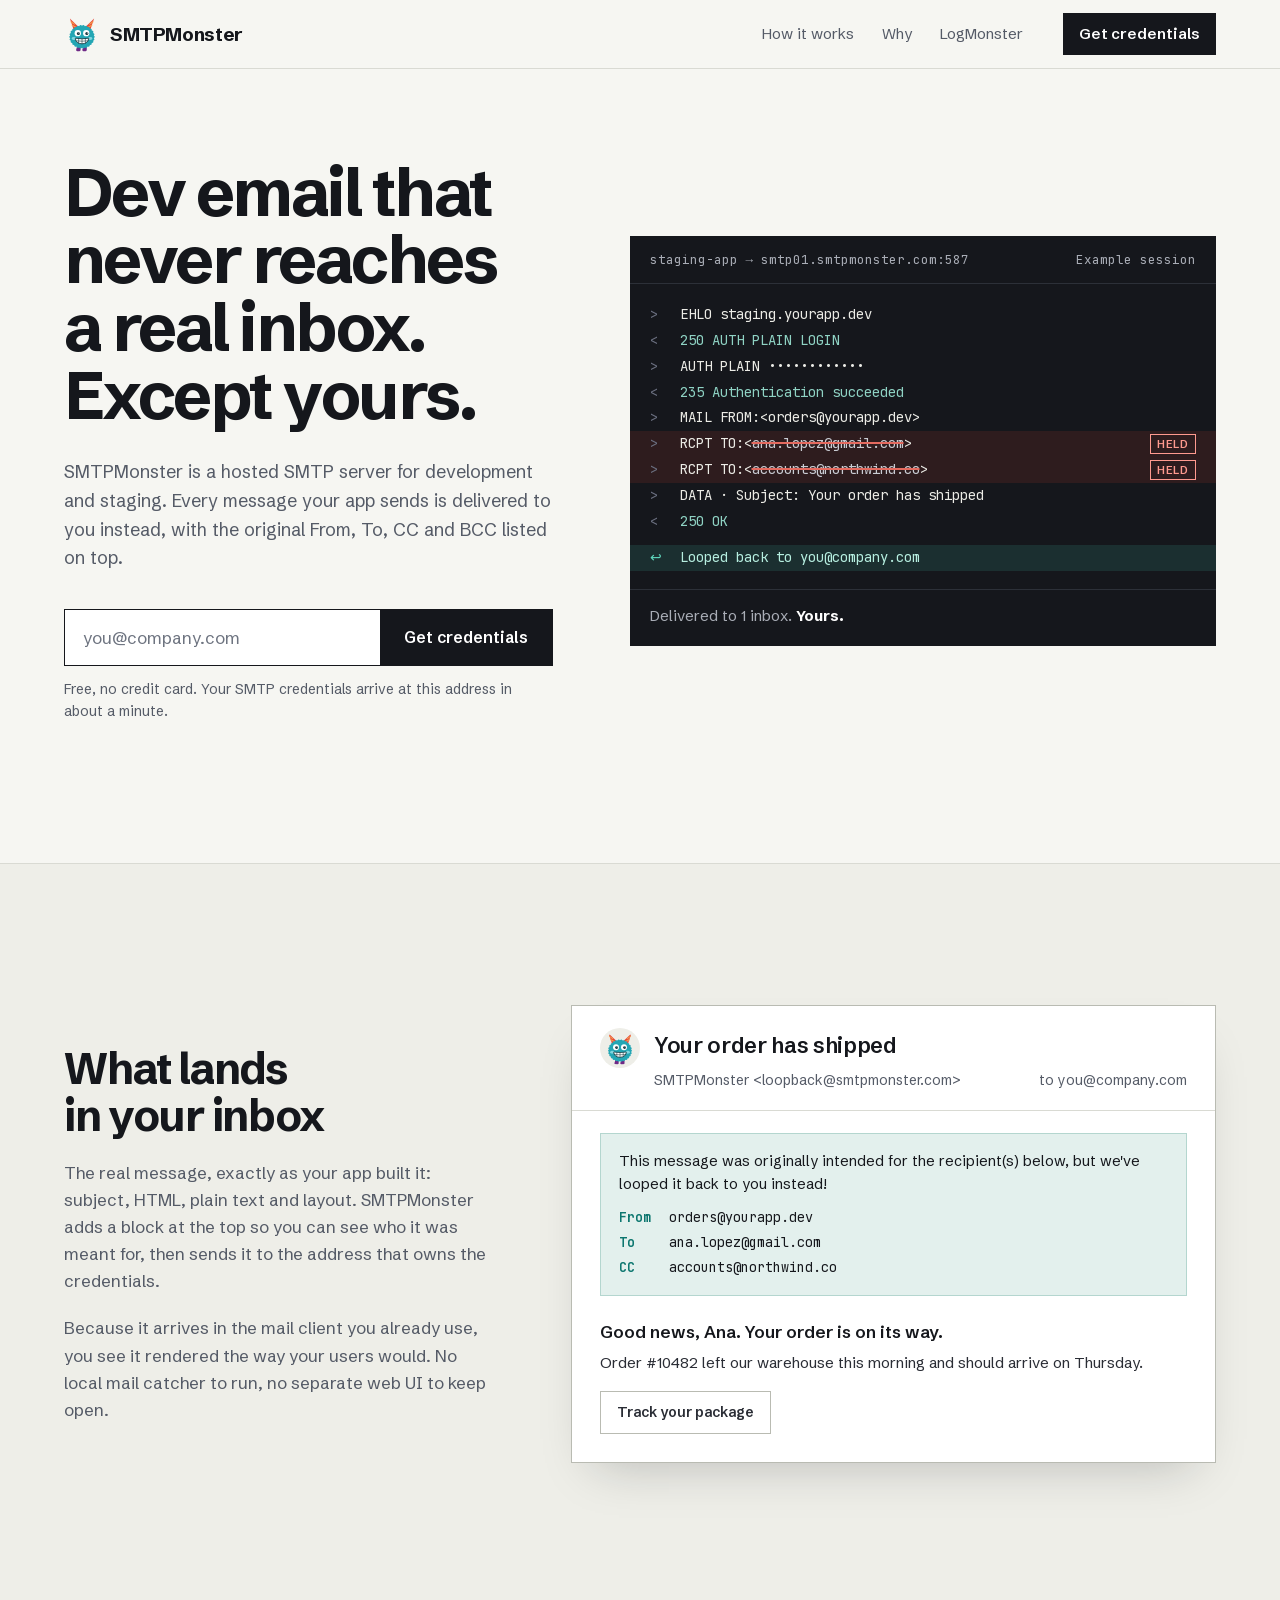
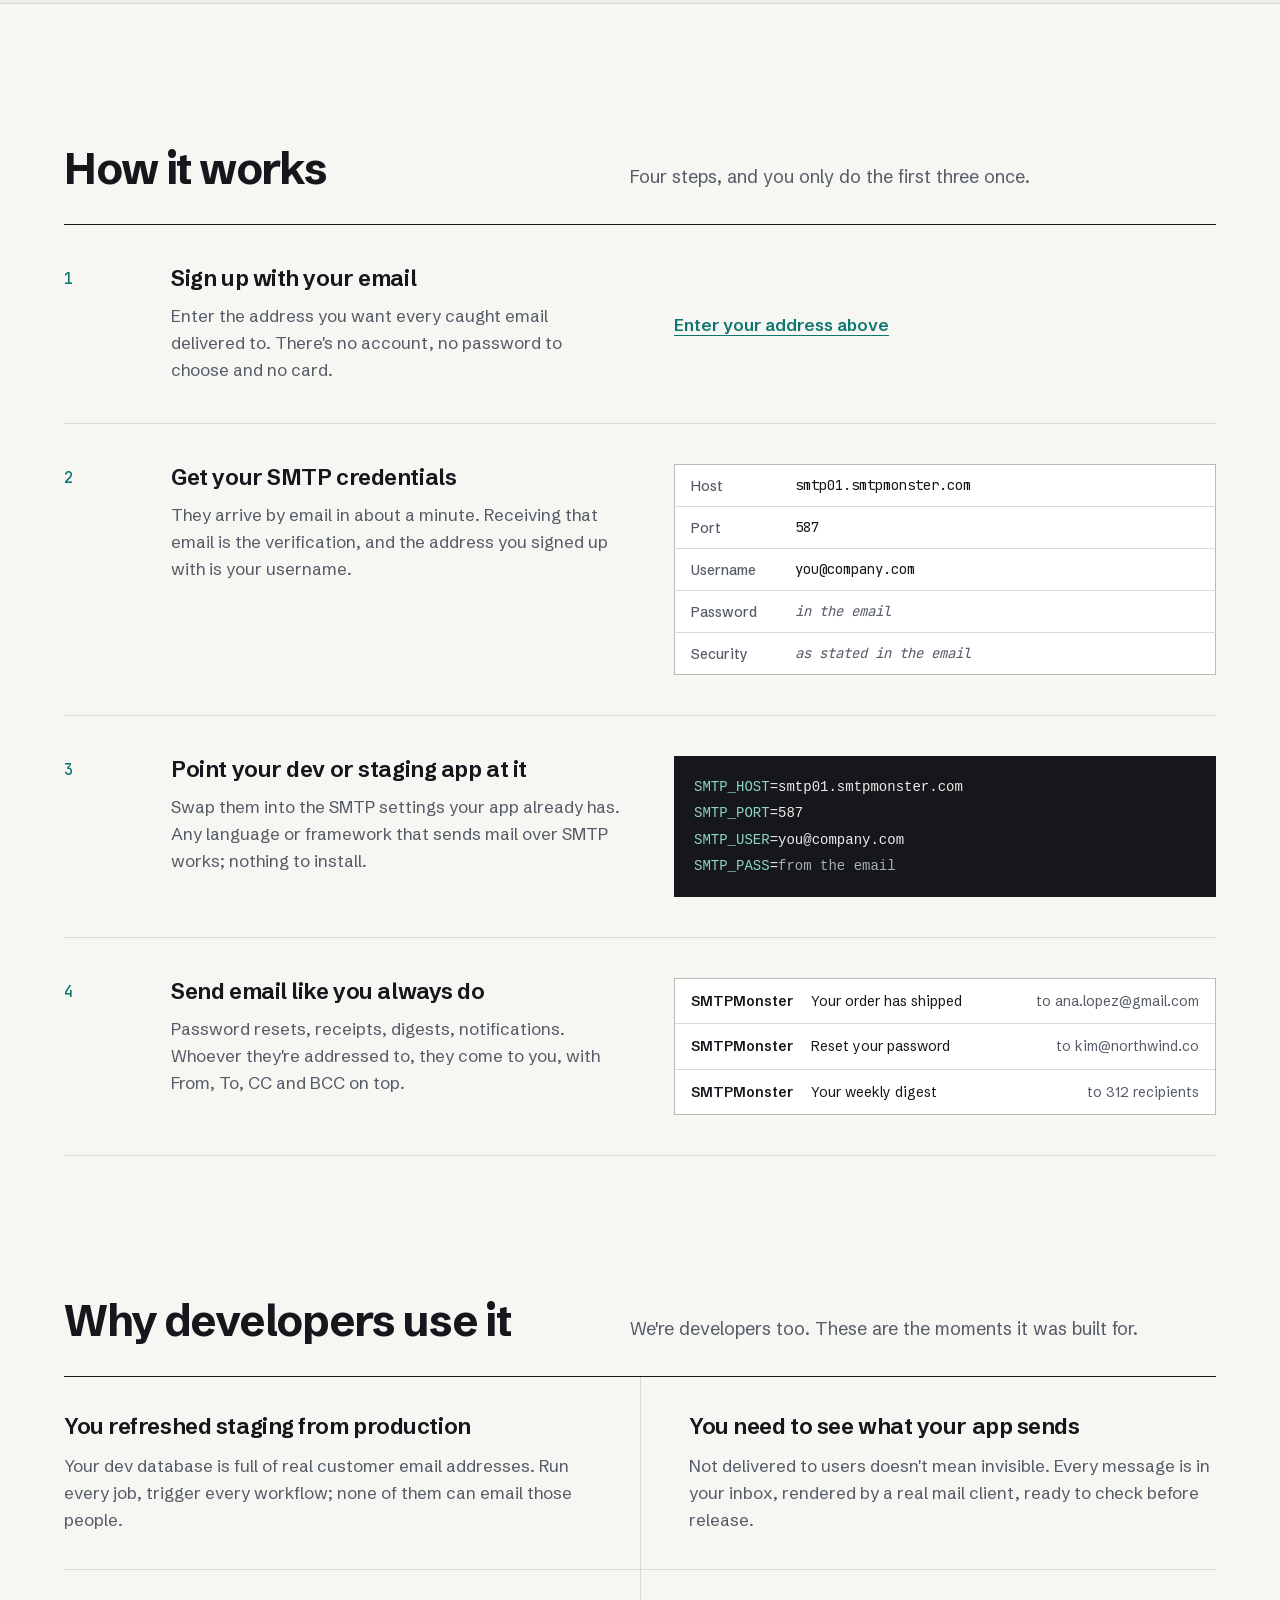
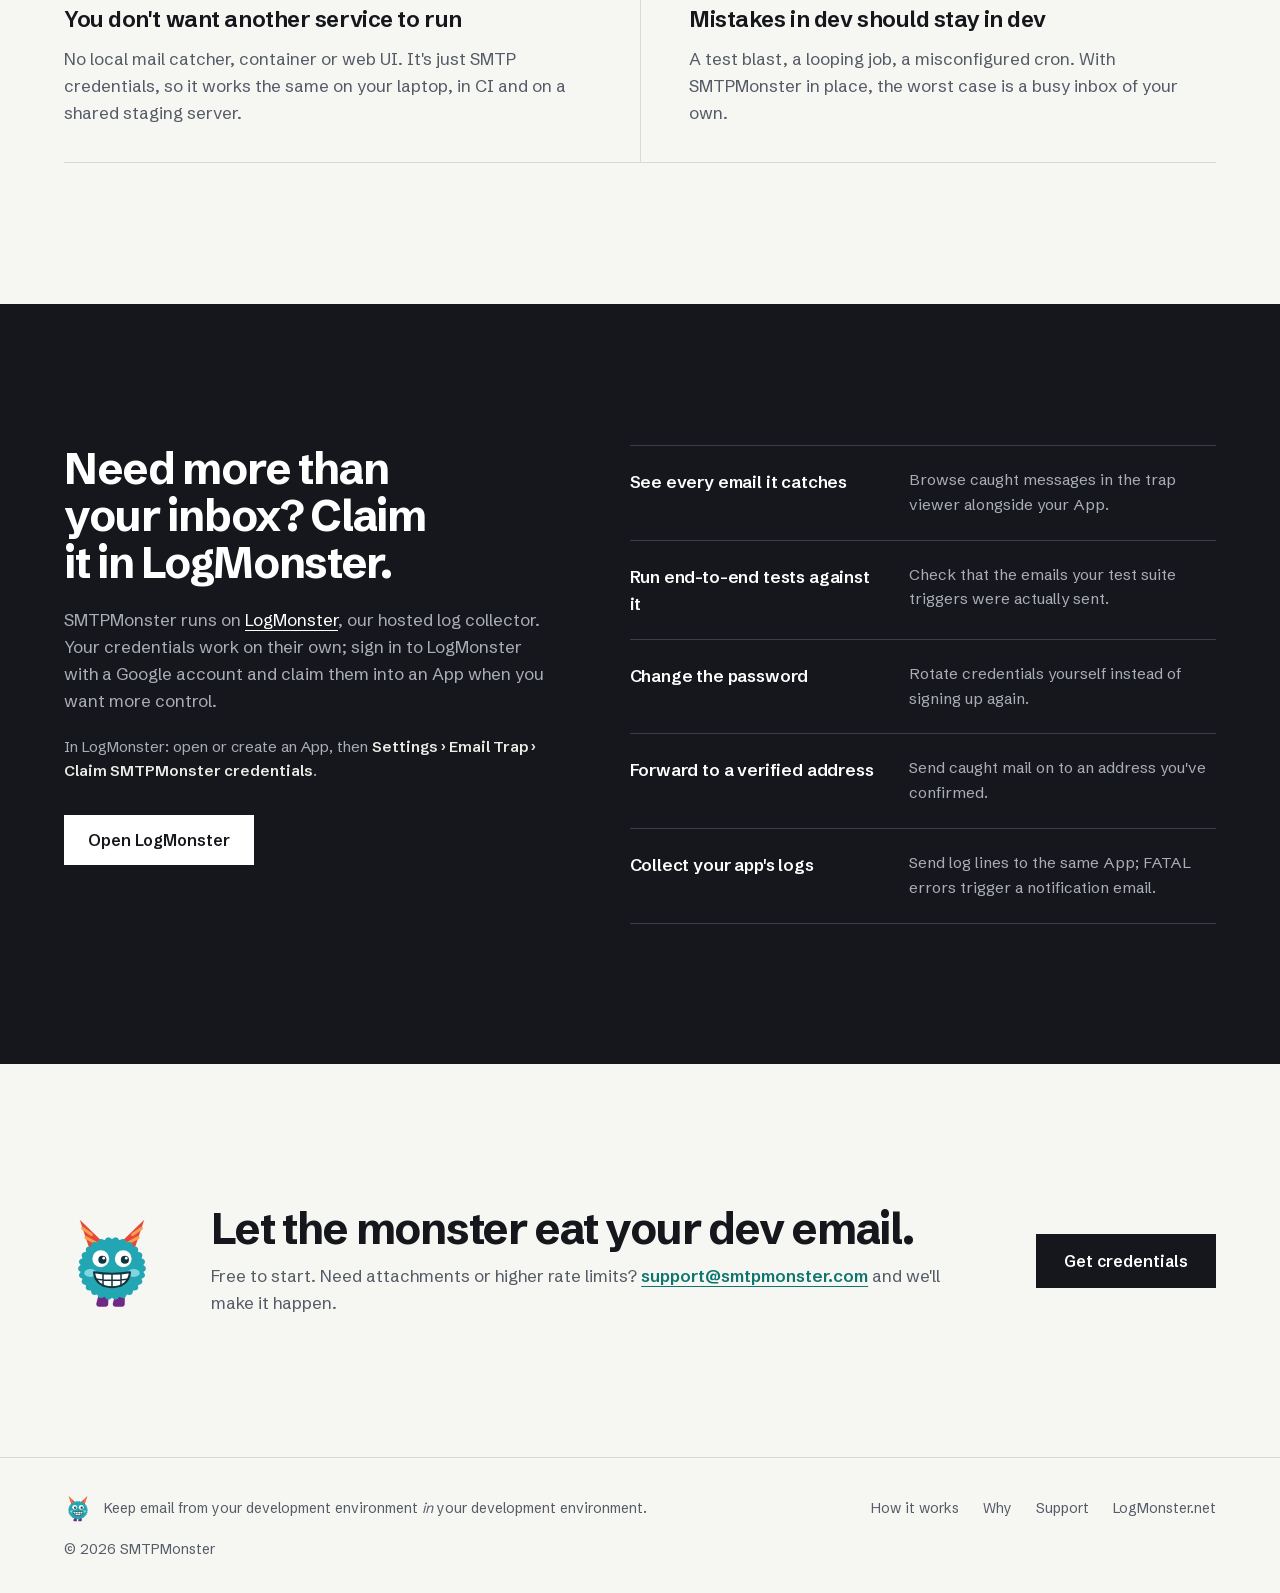
==== commit 8f93cd8a: "Add new fonts, SVG assets, and JavaScript functionality; overhaul index.html structure and content" ====
--- a/src/index.html
+++ b/src/index.html
@@ -1,515 +1,303 @@
-<!DOCTYPE html>
-<html class="no-js" lang="">
-  <head>
-    <meta charset="utf-8" />
-    <meta http-equiv="x-ua-compatible" content="ie=edge" />
-    <title>SMTPMonster - Your SMTP Safety Net</title>
-    <meta name="description" content="" />
-    <meta name="viewport" content="width=device-width, initial-scale=1" />
-
-    <meta property="og:title" content="SMTPMonster - Your SMTP Safety Net">
-    <meta name="twitter:title" content="SMTPMonster - Your SMTP Safety Net">
-
-    <meta name="description" content="Don't let email escape your development environment. SMTPMonster will catch all outgoing emails from your application and send them back to you.">
-    <meta property="og:description" content="Don't let email escape your development environment. SMTPMonster will catch all outgoing emails from your application and send them back to you.">
-    <meta name="twitter:description" content="Don't let email escape your development environment. SMTPMonster will catch all outgoing emails from your application and send them back to you.">
-
-    <meta property="og:image"  content="https://www.smtpmonster.com/assets/img/banner.png">
-    <meta name="twitter:image" content="https://www.smtpmonster.com/assets/img/banner.png">
-
-    <link
-      rel="shortcut icon"
-      type="image/x-icon"
-      href="assets/img/favicon.ico"
-    />
-    <!-- Place favicon.ico in the root directory -->
-
-    <!-- ======== CSS here ======== -->
-    <link rel="stylesheet" href="assets/css/bootstrap.min.css" />
-    <link rel="stylesheet" href="assets/css/lineicons.css" />
-    <link rel="stylesheet" href="assets/css/animate.css" />
-    <link rel="stylesheet" href="assets/css/main.css" />
-    <link rel="stylesheet" href="assets/css/signup.css" />
-  </head>
-  <body>
-    <!--[if lte IE 9]>
-      <p class="browserupgrade">
-        You are using an <strong>outdated</strong> browser. Please
-        <a href="https://browsehappy.com/">upgrade your browser</a> to improve
-        your experience and security.
-      </p>
-    <![endif]-->
-
-    <!-- ======== preloader start ======== -->
-    <div class="preloader">
-      <div class="loader">
-        <div class="spinner">
-          <div class="spinner-container">
-            <div class="spinner-rotator">
-              <div class="spinner-left">
-                <div class="spinner-circle"></div>
-              </div>
-              <div class="spinner-right">
-                <div class="spinner-circle"></div>
-              </div>
-            </div>
-          </div>
-        </div>
-      </div>
-    </div>
-    <!-- preloader end -->
-
-    <!-- ======== header start ======== -->
-    <header class="header">
-      <div class="navbar-area">
-        <div class="container">
-          <div class="row align-items-center">
-            <div class="col-lg-12">
-              <nav class="navbar navbar-expand-lg">
-                <a class="navbar-brand" href="index.html">
-                  <img src="assets/img/logo/logo.png" alt="SMTPMonster.com" />
-                </a>
-                <button
-                  class="navbar-toggler"
-                  type="button"
-                  data-bs-toggle="collapse"
-                  data-bs-target="#navbarSupportedContent"
-                  aria-controls="navbarSupportedContent"
-                  aria-expanded="false"
-                  aria-label="Toggle navigation"
-                >
-                  <span class="toggler-icon"></span>
-                  <span class="toggler-icon"></span>
-                  <span class="toggler-icon"></span>
-                </button>
-
-                <div
-                  class="collapse navbar-collapse sub-menu-bar"
-                  id="navbarSupportedContent"
-                >
-                  <ul id="nav" class="navbar-nav ms-auto">
-                    <li class="nav-item">
-                      <a class="page-scroll active" href="#home">Home</a>
-                    </li>
-                    <li class="nav-item">
-                      <a class="page-scroll" href="#features">Features</a>
-                    </li>                    
-                    <li class="nav-item">
-                      <a class="page-scroll" href="#why">Why</a>
-                    </li>
-                    <li class="nav-item">
-                      <a class="page-scroll" href="#how">How</a>
-                    </li>
-                    <!-- <li class="nav-item">
-                      <a href="javascript:void(0)">Pricing</a>
-                    </li>
-                    <li class="nav-item">
-                      <a href="javascript:void(0)">Clients</a>
-                    </li> -->
-                  </ul>
-                </div>
-                <!-- navbar collapse -->
-              </nav>
-              <!-- navbar -->
-            </div>
-          </div>
-          <!-- row -->
-        </div>
-        <!-- container -->
-      </div>
-      <!-- navbar area -->
-    </header>
-    <!-- ======== header end ======== -->
-
-    <!-- ======== hero-section start ======== -->
-    <section id="home" class="hero-section">
-      <div class="container">
-        <div class="row align-items-center position-relative">
-          <div class="col-lg-6">
-            <div class="hero-content">
-              <h1 class="wow fadeInUp" data-wow-delay=".4s">
-                SMTPMonster - Your development safety net
-              </h1>
-              <p class="wow fadeInUp" data-wow-delay=".6s">
-                Don't let email escape from your development environment. 
-                SMTPMonster will catch all outgoing emails from your
-                application and send them back to you.
-              </p>
-
-              <div id="get-started" class="wow fadeInUp" data-wow-delay=".7s">
-                <form id="signup-form" class="signup-form" novalidate>
-                  <label for="signup-email" class="visually-hidden">Your email address</label>
-                  <input
-                    type="email"
-                    id="signup-email"
-                    name="email"
-                    placeholder="you@company.com"
-                    autocomplete="email"
-                    required
-                  />
-                  <button type="submit" class="main-btn btn-hover">Get credentials</button>
-                </form>
-                <p id="signup-status" class="signup-status" role="status" aria-live="polite"></p>
-                <p class="signup-note">Free. We'll email your SMTP credentials to this address.</p>
-              </div>
-              <div style="height: 100px;"></div>
-
-              <a href="#features" class="scroll-bottom">
-                <i class="lni lni-arrow-down"></i
-              ></a>
-            </div>
-          </div>
-          <div class="col-lg-6">
-            <div class="hero-img wow fadeInUp" data-wow-delay=".5s">
-              <img src="assets/img/hero/hero-img.png" alt="" />
-            </div>
-          </div>
-        </div>
-      </div>
-    </section>
-    <!-- ======== hero-section end ======== -->
-
-    <!-- ======== feature-section start ======== -->
-    <section id="features" class="feature-section pt-120">
-      <div class="container">
-        <div class="row justify-content-center">
-          <div class="col-lg-4 col-md-8 col-sm-10">
-            <div class="single-feature">
-              <div class="icon">
-                <i class="lni lni-bootstrap"></i>
-              </div>
-              <div class="content">
-                <h3>Nothing to Learn</h3>
-                <p>
-                  Sign up with your email and get credentials in a minute. Simply add
-                  them to your application and <i>boom</i> you're done.
-                </p>
-              </div>
-            </div>
-          </div>
-          <div class="col-lg-4 col-md-8 col-sm-10">
-            <div class="single-feature">
-              <div class="icon">
-                <i class="lni lni-layout"></i>
-              </div>
-              <div class="content">
-                <h3>Try it Free!</h3>
-                <p>
-                  You send email, we send it back.
-                  No credit card required.
-                </p>
-              </div>
-            </div>
-          </div>
-          <div class="col-lg-4 col-md-8 col-sm-10">
-            <div class="single-feature">
-              <div class="icon">
-                <i class="lni lni-coffee-cup"></i>
-              </div>
-              <div class="content">
-                <h3>Need more?</h3>
-                <p>
-                  Need attachments or higher rate limits?
-                  <a href="mailto:support@smtpmonster.com" style="color:#5864FF;text-decoration: underline;">Get in touch</a> and we'll make it happen.
-                </p>
-              </div>
-            </div>
-          </div>
-        </div>
-      </div>
-    </section>
-    <!-- ======== feature-section end ======== -->
-
-    <!-- ======== about2-section start ======== -->
-    <!-- <section id="about" class="about-section pt-150">
-      <div class="container">
-        <div class="row align-items-center">
-          <div class="col-xl-6 col-lg-6">
-            <div class="about-content">
-              <div class="section-title mb-30">
-                <h2 class="mb-25 wow fadeInUp" data-wow-delay=".2s">
-                  Easy to Use with Tons of Awesome Features
-                </h2>
-                <p class="wow fadeInUp" data-wow-delay=".4s">
-                  Lorem ipsum dolor sit amet, consetetur sadipscing elitr, sed
-                  diam nonumy eirmod tempor invidunt ut labore et dolore magna
-                  aliquyam erat, sed diam voluptua.
-                </p>
-              </div>
-              <ul>
-                <li>Quick Access</li>
-                <li>Easily to Manage</li>
-                <li>24/7 Support</li>
-              </ul>
-              <a
-                href="javascript:void(0)"
-                class="main-btn btn-hover border-btn wow fadeInUp"
-                data-wow-delay=".6s"
-                >Learn More</a
-              >
-            </div>
-          </div>
-          <div class="col-xl-6 col-lg-6 order-first order-lg-last">
-            <div class="about-img-2">
-              <img src="assets/img/about/about-2.png" alt="" class="w-100" />
-              <img
-                src="assets/img/about/about-right-shape.svg"
-                alt=""
-                class="shape shape-1"
-              />
-              <img
-                src="assets/img/about/right-dots.svg"
-                alt=""
-                class="shape shape-2"
-              />
-            </div>
-          </div>
-        </div>
-      </div>
-    </section> -->
-    <!-- ======== about2-section end ======== -->
-
-    <!-- ======== feature-section start ======== -->
-    <section id="why" class="feature-extended-section pt-100">
-      <div class="feature-extended-wrapper">
-        <div class="container">
-          <div class="row justify-content-center">
-            <div class="col-xxl-5 col-xl-6 col-lg-8 col-md-9">
-              <div class="section-title text-center mb-60">
-                <h2 class="mb-25 wow fadeInUp" data-wow-delay=".2s">
-                  Why use SMTPMonster?
-                </h2>
-                <p class="wow fadeInUp" data-wow-delay=".4s">
-                    SMTPMonster is a tool that helps you catch all outgoing emails 
-                    from a running development application and send them back to your own email address.                    
-                </p>
-              </div>
-            </div>
-          </div>
-
-          <div class="row">
-            <div class="col-lg-4 col-md-6">
-              <div class="single-feature-extended">
-                <div class="icon">
-                  <i class="lni lni-display"></i>
-                </div>
-                <div class="content">
-                  <h3>Developer Focused</h3>
-                  <p>
-                    We're developers too. We know how important it is that 
-                    applications running in development don't send emails to real users.
-                  </p>
-                </div>
-              </div>
-            </div>
-            <div class="col-lg-4 col-md-6">
-              <div class="single-feature-extended">
-                <div class="icon">
-                  <i class="lni lni-leaf"></i>
-                </div>
-                <div class="content">
-                  <h3>Refresh from Prod</h3>
-                  <p>
-                    Don't worry about having real email addresses in your 
-                    dev database - they aren't going anywhere!
-                  </p>
-                </div>
-              </div>
-            </div>
-            <div class="col-lg-4 col-md-6">
-              <div class="single-feature-extended">
-                <div class="icon">
-                  <i class="lni lni-grid-alt"></i>
-                </div>
-                <div class="content">
-                  <h3>Preview sent messages</h3>
-                  <p>
-                    Just because they're not delivered to real users doesn't mean
-                    you can't see what your application is sending, they're in your inbox.
-                  </p>
-                </div>
-              </div>
-            </div>
-            
-          </div>
-        </div>
-      </div>
-    </section>
-    <!-- ======== feature-section end ======== -->
-
-    <!-- ======== how-section start ======== -->
-    <section id="how" class="about-section pt-150">
-      <div class="container">
-        <div class="row align-items-center">
-          <div class="col-xl-6 col-lg-6">
-            <div class="about-img">
-              <img src="assets/img/about/about-1.png" alt="" class="w-100" />
-              <img
-                src="assets/img/about/about-left-shape.svg"
-                alt=""
-                class="shape shape-1"
-              />
-              <img
-                src="assets/img/about/left-dots.svg"
-                alt=""
-                class="shape shape-2"
-              />
-            </div>
-          </div>
-          <div class="col-xl-6 col-lg-6">
-            <div class="about-content">
-              <div class="section-title mb-30">
-                <h2 class="mb-25 wow fadeInUp" data-wow-delay=".2s">
-                  How does it work?
-                </h2>
-                <p class="wow fadeInUp" data-wow-delay=".4s">
-                  When your application sends an email using the SMTPMonster credentials, 
-                  we'll take the From, To, CC & BCC and add them to the message body and send it 
-                  all back to the username that logged in to the SMTPMonster server in the first place.
-                </p>
-                <p class="wow fadeInUp" data-wow-delay=".4s">
-                  The result is that every single message sent by your application is sent back to an inbox that you control. 
-                  It doesn't make a difference who it's addressed to, it's not going to get delivered to them.    
-                </p>
-              </div>
-              <!-- <a
-                href="javascript:void(0)"
-                class="main-btn btn-hover border-btn wow fadeInUp"
-                data-wow-delay=".6s"
-                >Discover More</a
-              > -->
-            </div>
-          </div>
-        </div>
-      </div>
-    </section>
-    <!-- ======== about-section end ======== -->
-
-    <!-- ======== subscribe-section start ======== -->
-    <!-- <section id="contact" class="subscribe-section pt-120">
-      <div class="container">
-        <div class="subscribe-wrapper img-bg">
-          <div class="row align-items-center">
-            
-            <div class="col-lg-6 col-xl-7">
-              <div class="section-title mb-15">
-                <h2 class="text-white mb-25">Try it now!</h2>
-                <p class="text-white pr-5">
-                  Fire us a quick email and we'll send you credentials.
-                </p>
-              </div>
-            </div>
-
-            <div class="col-lg-6 col-xl-5">
-              <form action="#" class="subscribe-form">
-                <input
-                  type="email"
-                  name="subs-email"
-                  id="subs-email"
-                  placeholder="Your Email"
-                />
-                <button type="submit" class="main-btn btn-hover">
-                  Change my Life
-                </button>
-              </form>
-            </div>
-
-          </div>
-        </div>
-      </div>
-    </section> -->
-    <!-- ======== subscribe-section end ======== -->
-
-    <!-- ======== footer start ======== -->
-    <footer class="footer">
-      <div class="container">
-        <div class="widget-wrapper">
-          <div class="row">
-            <div class="col-xl-4 col-lg-4 col-md-6">
-              <div class="footer-widget">
-                <div class="logo mb-30">
-                  <a href="index.html">
-                    <img src="assets/img/logo/logo.png" alt="" style="width: 300px;"/>
-                  </a>
-                </div>
-                <p class="desc mb-30 text-white">
-                  Keep email from your developemnt environment <b><i>in</i></b> your development environment.
-                </p>
-                <!-- <ul class="socials">
-                  <li>
-                    <a href="jvascript:void(0)">
-                      <i class="lni lni-facebook-filled"></i>
-                    </a>
-                  </li>
-                  <li>
-                    <a href="jvascript:void(0)">
-                      <i class="lni lni-twitter-filled"></i>
-                    </a>
-                  </li>
-                  <li>
-                    <a href="jvascript:void(0)">
-                      <i class="lni lni-instagram-filled"></i>
-                    </a>
-                  </li>
-                  <li>
-                    <a href="jvascript:void(0)">
-                      <i class="lni lni-linkedin-original"></i>
-                    </a>
-                  </li>
-                </ul> -->
-              </div>
-            </div>
-
-            <div class="col-xl-2 col-lg-2 col-md-6">
-              <div class="footer-widget">
-                <h3>About Us</h3>
-                <ul class="links">
-                  <li><a href="#home">Home</a></li>
-                  <li><a href="#features">Features</a></li>
-                  <!-- <li><a href="javascript:void(0)">About</a></li>
-                  <li><a href="javascript:void(0)">Testimonials</a></li> -->
-                </ul>
-              </div>
-            </div>
-
-            <div class="col-xl-3 col-lg-3 col-md-6">
-              <div class="footer-widget">
-                <h3>Features</h3>
-                <ul class="links">
-                  <li><a href="#how">How it works</a></li>
-                  <li><a href="javascript:void(0)">Privacy policy</a></li>
-                  <li><a href="javascript:void(0)">Terms of service</a></li>
-                  <li><a href="javascript:void(0)">Refund policy</a></li>
-                </ul>
-              </div>
-            </div>
-
-            <div class="col-xl-3 col-lg-3 col-md-6">
-              <div class="footer-widget">
-                <h3>Other Products</h3>
-                <ul class="links">
-                  <li><a href="https://logmonster.net">LogMonster.net</a></li>
-                  <!-- <li><a href="jvascript:void(0)">Billing Software</a></li>
-                  <li><a href="jvascript:void(0)">Booking System</a></li>
-                  <li><a href="jvascript:void(0)">Tracking System</a></li> -->
-                </ul>
-              </div>
-            </div>
-          </div>
-        </div>
-      </div>
-    </footer>
-    <!-- ======== footer end ======== -->
-
-    <!-- ======== scroll-top ======== -->
-    <a href="#" class="scroll-top btn-hover">
-      <i class="lni lni-chevron-up"></i>
-    </a>
-
-    <!-- ======== JS here ======== -->
-    <script src="assets/js/bootstrap.bundle.min.js"></script>
-    <script src="assets/js/wow.min.js"></script>
-    <script src="assets/js/main.js"></script>
-    <script src="assets/js/signup.js"></script>
-  </body>
-</html>
+<!DOCTYPE html>
+<html lang="en">
+  <head>
+    <meta charset="utf-8" />
+    <meta name="viewport" content="width=device-width, initial-scale=1" />
+    <title>SMTPMonster: SMTP for dev and staging that never emails real people</title>
+    <meta name="description" content="Don't let email escape your development environment. SMTPMonster catches every email your app sends and delivers it to you instead of the people it was addressed to." />
+    <meta name="theme-color" content="#f6f6f2" />
+
+    <meta property="og:title" content="SMTPMonster: your SMTP safety net" />
+    <meta property="og:description" content="A hosted SMTP server for development and staging. Every email your app sends comes back to you, never to real recipients." />
+    <meta property="og:image" content="https://www.smtpmonster.com/assets/img/banner.png" />
+    <meta name="twitter:card" content="summary_large_image" />
+    <meta name="twitter:title" content="SMTPMonster: your SMTP safety net" />
+    <meta name="twitter:description" content="A hosted SMTP server for development and staging. Every email your app sends comes back to you, never to real recipients." />
+    <meta name="twitter:image" content="https://www.smtpmonster.com/assets/img/banner.png" />
+
+    <link rel="icon" href="assets/img/monster.svg" type="image/svg+xml" />
+    <link rel="alternate icon" href="assets/img/favicon.ico" />
+    <link rel="preload" href="assets/fonts/schibsted-grotesk-latin.woff2" as="font" type="font/woff2" crossorigin />
+    <link rel="stylesheet" href="assets/css/site.css" />
+  </head>
+  <body>
+    <a class="skip" href="#main">Skip to content</a>
+
+    <header class="top">
+      <nav class="nav wrap" aria-label="Main">
+        <a class="brand" href="#top" aria-label="SMTPMonster home">
+          <img src="assets/img/monster.svg" alt="" width="36" height="36" />
+          <span>SMTPMonster</span>
+        </a>
+        <ul class="nav-links">
+          <li><a href="#how">How it works</a></li>
+          <li><a href="#why">Why</a></li>
+          <li><a href="#logmonster">LogMonster</a></li>
+        </ul>
+        <a class="nav-cta" href="#get-started" data-focus-signup>Get credentials</a>
+      </nav>
+    </header>
+
+    <main id="main">
+      <!-- Hero: the offer, the action, and the SMTP session that proves it -->
+      <section class="hero wrap" id="top" aria-labelledby="hero-title">
+        <div class="hero-copy">
+          <h1 id="hero-title">Dev email that never reaches a real inbox. Except yours.</h1>
+          <p class="lede">
+            SMTPMonster is a hosted SMTP server for development and staging. Every message your app
+            sends is delivered to you instead, with the original From, To, CC and BCC listed on top.
+          </p>
+
+          <div id="get-started" class="signup">
+            <form id="signup-form" class="signup-form" novalidate>
+              <label for="signup-email" class="visually-hidden">Your email address</label>
+              <input
+                type="email"
+                id="signup-email"
+                name="email"
+                placeholder="you@company.com"
+                autocomplete="email"
+                spellcheck="false"
+                required
+              />
+              <button type="submit">Get credentials</button>
+            </form>
+            <p id="signup-status" class="signup-status" role="status" aria-live="polite"></p>
+            <p class="signup-note">Free, no credit card. Your SMTP credentials arrive at this address in about a minute.</p>
+            <div id="signup-sent" class="signup-sent" tabindex="-1" hidden>
+              <svg class="signup-sent-icon" viewBox="0 0 24 24" aria-hidden="true"><path d="M3 6.5h18v11H3z" /><path d="m3.5 7 8.5 6.5L20.5 7" /></svg>
+              <div>
+                <h2 class="signup-sent-title">Check your inbox</h2>
+                <p>
+                  We've emailed <strong id="signup-sent-email"></strong>. 
+                  It should arrive within a minute; if it doesn't, check your spam folder.
+                </p>
+                <button type="button" id="signup-again" class="signup-again">Use a different address</button>
+              </div>
+            </div>
+          </div>
+        </div>
+
+        <figure class="session" aria-label="An example SMTP session through SMTPMonster">
+          <figcaption class="session-bar">
+            <span><span class="bar-from">staging-app → </span>smtp01.smtpmonster.com:587</span>
+            <span class="session-tag">Example session</span>
+          </figcaption>
+          <ol class="session-lines" data-session>
+            <li class="c">EHLO staging.yourapp.dev</li>
+            <li class="s">250 AUTH PLAIN LOGIN</li>
+            <li class="c">AUTH PLAIN ••••••••••••</li>
+            <li class="s">235 Authentication succeeded</li>
+            <li class="c">MAIL FROM:&lt;orders@yourapp.dev&gt;</li>
+            <li class="c held"><span>RCPT TO:&lt;<del>ana.lopez@gmail.com</del>&gt;</span><span class="flag">Held</span></li>
+            <li class="c held"><span>RCPT TO:&lt;<del>accounts@northwind.co</del>&gt;</span><span class="flag">Held</span></li>
+            <li class="c">DATA · Subject: Your order has shipped</li>
+            <li class="s">250 OK</li>
+            <li class="loop">Looped back to <span data-you>you@company.com</span></li>
+          </ol>
+          <p class="session-foot">Delivered to 1 inbox. <strong>Yours.</strong></p>
+        </figure>
+      </section>
+
+      <!-- What arrives -->
+      <section class="arrives" aria-labelledby="arrives-title">
+        <div class="wrap arrives-grid">
+          <div class="arrives-copy">
+            <h2 id="arrives-title">What lands in your inbox</h2>
+            <p>
+              The real message, exactly as your app built it: subject, HTML, plain text and layout.
+              SMTPMonster adds a block at the top so you can see who it was meant for, then sends it
+              to the address that owns the credentials.
+            </p>
+            <p>
+              Because it arrives in the mail client you already use, you see it rendered the way your
+              users would. No local mail catcher to run, no separate web UI to keep open.
+            </p>
+          </div>
+
+          <figure class="mail" aria-label="A looped-back message as it arrives in your inbox">
+            <div class="mail-head">
+              <img class="mail-avatar" src="assets/img/monster.svg" alt="" width="40" height="40" />
+              <div>
+              <p class="mail-subject">Your order has shipped</p>
+              <p class="mail-meta">
+                <span>SMTPMonster &lt;loopback@smtpmonster.com&gt;</span>
+                <span>to <span data-you>you@company.com</span></span>
+              </p>
+              </div>
+            </div>
+            <div class="mail-notice">
+              <p>This message was originally intended for the recipient(s) below, but we've looped it back to you instead!</p>
+              <dl>
+                <dt>From</dt><dd>orders@yourapp.dev</dd>
+                <dt>To</dt><dd>ana.lopez@gmail.com</dd>
+                <dt>CC</dt><dd>accounts@northwind.co</dd>
+              </dl>
+            </div>
+            <div class="mail-body">
+              <p class="mail-h">Good news, Ana. Your order is on its way.</p>
+              <p>Order #10482 left our warehouse this morning and should arrive on Thursday.</p>
+              <span class="mail-btn">Track your package</span>
+            </div>
+          </figure>
+        </div>
+      </section>
+
+      <!-- How -->
+      <section class="how wrap" id="how" aria-labelledby="how-title">
+        <div class="section-head">
+          <h2 id="how-title">How it works</h2>
+          <p>Four steps, and you only do the first three once.</p>
+        </div>
+
+        <ol class="steps">
+          <li class="step">
+            <div class="step-text">
+              <h3>Sign up with your email</h3>
+              <p>Enter the address you want every caught email delivered to. There's no account, no password to choose and no card.</p>
+            </div>
+            <a class="step-aside link" href="#get-started" data-focus-signup>Enter your address above</a>
+          </li>
+          <li class="step">
+            <div class="step-text">
+              <h3>Get your SMTP credentials</h3>
+              <p>They arrive by email in about a minute. Receiving that email is the verification, and the address you signed up with is your username.</p>
+            </div>
+            <table class="creds step-aside">
+              <caption class="visually-hidden">The credentials you receive</caption>
+              <colgroup><col class="creds-label" /><col /></colgroup>
+              <tbody>
+                <tr><th scope="row">Host</th><td>smtp01.smtpmonster.com</td></tr>
+                <tr><th scope="row">Port</th><td>587</td></tr>
+                <tr><th scope="row">Username</th><td data-you>you@company.com</td></tr>
+                <tr><th scope="row">Password</th><td class="muted">in the email</td></tr>
+                <tr><th scope="row">Security</th><td class="muted">as stated in the email</td></tr>
+              </tbody>
+            </table>
+          </li>
+          <li class="step">
+            <div class="step-text">
+              <h3>Point your dev or staging app at it</h3>
+              <p>Swap them into the SMTP settings your app already has. Any language or framework that sends mail over SMTP works; nothing to install.</p>
+            </div>
+            <pre class="code step-aside" aria-label="Example .env settings"><code><span class="k">SMTP_HOST</span>=smtp01.smtpmonster.com
+<span class="k">SMTP_PORT</span>=587
+<span class="k">SMTP_USER</span>=<span data-you>you@company.com</span>
+<span class="k">SMTP_PASS</span>=<span class="m">from the email</span></code></pre>
+          </li>
+          <li class="step">
+            <div class="step-text">
+              <h3>Send email like you always do</h3>
+              <p>Password resets, receipts, digests, notifications. Whoever they're addressed to, they come to you, with From, To, CC and BCC on top.</p>
+            </div>
+            <ul class="inbox step-aside" aria-label="Example: your inbox after a test run">
+              <li><span class="from">SMTPMonster</span><span class="subj">Your order has shipped</span><span class="was">to ana.lopez@gmail.com</span></li>
+              <li><span class="from">SMTPMonster</span><span class="subj">Reset your password</span><span class="was">to kim@northwind.co</span></li>
+              <li><span class="from">SMTPMonster</span><span class="subj">Your weekly digest</span><span class="was">to 312 recipients</span></li>
+            </ul>
+          </li>
+        </ol>
+      </section>
+
+      <!-- Why -->
+      <section class="why" id="why" aria-labelledby="why-title">
+        <div class="wrap">
+          <div class="section-head">
+            <h2 id="why-title">Why developers use it</h2>
+            <p>We're developers too. These are the moments it was built for.</p>
+          </div>
+          <dl class="reasons">
+            <div class="reason">
+              <dt>You refreshed staging from production</dt>
+              <dd>Your dev database is full of real customer email addresses. Run every job, trigger every workflow; none of them can email those people.</dd>
+            </div>
+            <div class="reason">
+              <dt>You need to see what your app sends</dt>
+              <dd>Not delivered to users doesn't mean invisible. Every message is in your inbox, rendered by a real mail client, ready to check before release.</dd>
+            </div>
+            <div class="reason">
+              <dt>You don't want another service to run</dt>
+              <dd>No local mail catcher, container or web UI. It's just SMTP credentials, so it works the same on your laptop, in CI and on a shared staging server.</dd>
+            </div>
+            <div class="reason">
+              <dt>Mistakes in dev should stay in dev</dt>
+              <dd>A test blast, a looping job, a misconfigured cron. With SMTPMonster in place, the worst case is a busy inbox of your own.</dd>
+            </div>
+          </dl>
+        </div>
+      </section>
+
+      <!-- LogMonster -->
+      <section class="lm" id="logmonster" aria-labelledby="lm-title">
+        <div class="wrap lm-grid">
+          <div class="lm-copy">
+            <h2 id="lm-title">Need more than your inbox? Claim it in LogMonster.</h2>
+            <p>
+              SMTPMonster runs on <a href="https://logmonster.net">LogMonster</a>, our hosted log
+              collector. Your credentials work on their own; sign in to LogMonster with a Google account
+              and claim them into an App when you want more control.
+            </p>
+            <p class="lm-how">
+              In LogMonster: open or create an App, then <strong>Settings › Email Trap › Claim SMTPMonster credentials</strong>.
+            </p>
+            <a class="btn-light" href="https://logmonster.net">Open LogMonster</a>
+          </div>
+          <ul class="lm-list">
+            <li>
+              <h3>See every email it catches</h3>
+              <p>Browse caught messages in the trap viewer alongside your App.</p>
+            </li>
+            <li>
+              <h3>Run end-to-end tests against it</h3>
+              <p>Check that the emails your test suite triggers were actually sent.</p>
+            </li>
+            <li>
+              <h3>Change the password</h3>
+              <p>Rotate credentials yourself instead of signing up again.</p>
+            </li>
+            <li>
+              <h3>Forward to a verified address</h3>
+              <p>Send caught mail on to an address you've confirmed.</p>
+            </li>
+            <li>
+              <h3>Collect your app's logs</h3>
+              <p>Send log lines to the same App; FATAL errors trigger a notification email.</p>
+            </li>
+          </ul>
+        </div>
+      </section>
+
+      <!-- Close -->
+      <section class="close wrap" aria-labelledby="close-title">
+        <img class="close-mark" src="assets/img/monster.svg" alt="" width="96" height="96" />
+        <div>
+          <h2 id="close-title">Let the monster eat your dev email.</h2>
+          <p>
+            Free to start. Need attachments or higher rate limits?
+            <a href="mailto:support@smtpmonster.com">support@smtpmonster.com</a> and we'll make it happen.
+          </p>
+        </div>
+        <a class="btn-dark" href="#get-started" data-focus-signup>Get credentials</a>
+      </section>
+    </main>
+
+    <footer class="foot">
+      <div class="wrap foot-grid">
+        <p class="foot-brand">
+          <img src="assets/img/monster.svg" alt="" width="28" height="28" />
+          <span>Keep email from your development environment <em>in</em> your development environment.</span>
+        </p>
+        <ul class="foot-links">
+          <li><a href="#how">How it works</a></li>
+          <li><a href="#why">Why</a></li>
+          <li><a href="mailto:support@smtpmonster.com">Support</a></li>
+          <li><a href="https://logmonster.net">LogMonster.net</a></li>
+        </ul>
+        <p class="foot-legal">© <span data-year>2026</span> SMTPMonster</p>
+      </div>
+    </footer>
+
+    <script src="assets/js/signup.js"></script>
+    <script src="assets/js/site.js"></script>
+  </body>
+</html>
--- a/src/assets/css/site.css
+++ b/src/assets/css/site.css
@@ -0,0 +1,943 @@
+/* SMTPMonster: infrastructure-documentation world. Paper ground, ink, one teal signal, one red strike. */
+
+@font-face {
+  font-family: "Schibsted Grotesk";
+  font-style: normal;
+  font-weight: 400 900;
+  font-display: swap;
+  src: url("../fonts/schibsted-grotesk-latin.woff2") format("woff2");
+}
+@font-face {
+  font-family: "JetBrains Mono";
+  font-style: normal;
+  font-weight: 400 800;
+  font-display: swap;
+  src: url("../fonts/jetbrains-mono-latin.woff2") format("woff2");
+}
+
+:root {
+  --paper: #f6f6f2;
+  --paper-2: #eeeee8;
+  --card: #ffffff;
+  --ink: #15171c;
+  --ink-2: #2a2d35;
+  --slate: #555b67;
+  --rule: #d9dad3;
+  --rule-strong: #b9bbb2;
+  --teal: #0c766f;
+  --teal-tint: #e3f0ed;
+  --strike: #b23a30;
+  --on-ink: #ecece6;
+  --on-ink-2: #a9adb6;
+
+  --sans: "Schibsted Grotesk", "Segoe UI", system-ui, sans-serif;
+  --mono: "JetBrains Mono", ui-monospace, "Cascadia Mono", Consolas, monospace;
+
+  --gutter: clamp(20px, 5vw, 72px);
+  --section: clamp(72px, 11vw, 144px);
+  --ease: cubic-bezier(0.16, 1, 0.3, 1);
+}
+
+*,
+*::before,
+*::after {
+  box-sizing: border-box;
+}
+html {
+  scroll-behavior: smooth;
+  scroll-padding-top: 88px;
+  -webkit-text-size-adjust: 100%;
+}
+body {
+  margin: 0;
+  background: var(--paper);
+  color: var(--ink);
+  font: 400 17px/1.6 var(--sans);
+  font-kerning: normal;
+  -webkit-font-smoothing: antialiased;
+  text-rendering: optimizeLegibility;
+}
+h1,
+h2,
+h3,
+p,
+dl,
+dd,
+ol,
+ul,
+figure,
+pre {
+  margin: 0;
+}
+ol,
+ul {
+  padding: 0;
+  list-style: none;
+}
+img,
+svg {
+  display: block;
+}
+a {
+  color: inherit;
+  text-underline-offset: 0.22em;
+  text-decoration-thickness: 1px;
+}
+::selection {
+  background: var(--teal);
+  color: #fff;
+}
+:focus-visible {
+  outline: 2px solid var(--teal);
+  outline-offset: 3px;
+}
+html {
+  scrollbar-color: var(--rule-strong) var(--paper);
+}
+
+.wrap {
+  width: 100%;
+  max-width: 1296px;
+  margin-inline: auto;
+  padding-inline: var(--gutter);
+}
+.visually-hidden {
+  position: absolute !important;
+  width: 1px;
+  height: 1px;
+  overflow: hidden;
+  clip: rect(0 0 0 0);
+  white-space: nowrap;
+}
+.skip {
+  position: absolute;
+  left: 12px;
+  top: -60px;
+  z-index: 20;
+  background: var(--ink);
+  color: #fff;
+  padding: 10px 14px;
+}
+.skip:focus {
+  top: 12px;
+}
+
+/* ---------- Nav ---------- */
+.top {
+  position: sticky;
+  top: 0;
+  z-index: 10;
+  background: color-mix(in srgb, var(--paper) 92%, transparent);
+  backdrop-filter: saturate(1.4) blur(10px);
+  border-bottom: 1px solid var(--rule);
+}
+.nav {
+  display: flex;
+  align-items: center;
+  gap: 40px;
+  height: 68px;
+}
+.brand {
+  display: flex;
+  align-items: center;
+  gap: 10px;
+  text-decoration: none;
+  font-weight: 700;
+  font-size: 19px;
+  letter-spacing: -0.02em;
+}
+.brand img {
+  width: 36px;
+  height: 36px;
+  transition: transform 0.5s var(--ease);
+}
+.brand:hover img {
+  transform: rotate(-8deg) scale(1.06);
+}
+.nav-links {
+  display: flex;
+  gap: 28px;
+  margin-left: auto;
+  font-size: 15px;
+}
+.nav-links a {
+  text-decoration: none;
+  color: var(--slate);
+  transition: color 0.2s;
+}
+.nav-links a:hover {
+  color: var(--ink);
+}
+.nav-cta {
+  font-size: 15px;
+  font-weight: 600;
+  text-decoration: none;
+  background: var(--ink);
+  color: #fff;
+  padding: 9px 16px;
+  transition: background 0.2s;
+}
+.nav-cta:hover {
+  background: var(--teal);
+}
+
+/* ---------- Hero ---------- */
+.hero {
+  display: grid;
+  grid-template-columns: minmax(0, 5fr) minmax(0, 6fr);
+  gap: clamp(40px, 6vw, 96px);
+  align-items: center;
+  padding-top: clamp(48px, 7vw, 96px);
+  padding-bottom: var(--section);
+}
+.hero h1 {
+  font-size: clamp(40px, 5.2vw, 68px);
+  line-height: 1.02;
+  letter-spacing: -0.038em;
+  font-weight: 700;
+  text-wrap: balance;
+}
+.lede {
+  margin-top: 28px;
+  font-size: clamp(17px, 1.4vw, 19px);
+  color: var(--slate);
+  max-width: 34em;
+}
+
+/* Sign-up (ids and classes are signup.js's contract) */
+.signup {
+  margin-top: 36px;
+  max-width: 520px;
+}
+.signup-form {
+  display: flex;
+  border: 1px solid var(--ink);
+  background: var(--card);
+  transition: box-shadow 0.2s;
+}
+.signup-form:focus-within {
+  box-shadow: 0 0 0 3px var(--teal-tint), 0 0 0 4px var(--teal);
+}
+.signup-form input {
+  flex: 1;
+  min-width: 0;
+  border: 0;
+  background: transparent;
+  padding: 17px 18px;
+  font: 400 17px var(--sans);
+  color: var(--ink);
+  caret-color: var(--teal);
+}
+.signup-form input::placeholder {
+  color: #6e7480;
+}
+.signup-form input:focus {
+  outline: none;
+}
+.signup-form button,
+.btn-dark,
+.btn-light {
+  font: 600 16px var(--sans);
+  border: 0;
+  cursor: pointer;
+  text-decoration: none;
+  padding: 0 24px;
+  display: inline-flex;
+  align-items: center;
+  justify-content: center;
+  transition: background 0.2s, color 0.2s;
+}
+.signup-form button {
+  background: var(--ink);
+  color: #fff;
+  white-space: nowrap;
+}
+.signup-form button:hover,
+.btn-dark:hover {
+  background: var(--teal);
+}
+.signup-form button[disabled] {
+  background: var(--slate);
+  cursor: progress;
+}
+.signup-note,
+.signup-status {
+  margin-top: 12px;
+  font-size: 14px;
+  color: var(--slate);
+}
+.signup-status.is-error {
+  color: var(--strike);
+}
+.signup-status.is-error::before {
+  content: "";
+  display: inline-block;
+  width: 8px;
+  height: 8px;
+  margin-right: 8px;
+  background: var(--strike);
+  vertical-align: 1px;
+}
+.signup-sent {
+  display: flex;
+  gap: 16px;
+  padding: 20px 22px;
+  background: var(--teal-tint);
+  border: 1px solid var(--teal);
+}
+.signup-sent[hidden] {
+  display: none;
+}
+.signup-sent:focus {
+  outline: none;
+}
+.signup-sent-icon {
+  flex: none;
+  width: 28px;
+  height: 28px;
+  fill: none;
+  stroke: var(--teal);
+  stroke-width: 1.6;
+  stroke-linejoin: round;
+}
+.signup-sent-title {
+  font-size: 19px;
+  letter-spacing: -0.01em;
+  margin-bottom: 4px;
+}
+.signup-sent p {
+  font-size: 15px;
+  color: var(--ink-2);
+}
+.signup-again {
+  margin-top: 10px;
+  padding: 0;
+  border: 0;
+  background: none;
+  font: 600 14px var(--sans);
+  color: var(--teal);
+  text-decoration: underline;
+  text-underline-offset: 0.22em;
+  cursor: pointer;
+}
+
+/* The SMTP session */
+.session {
+  background: var(--ink);
+  color: var(--on-ink);
+  font: 400 14px/1.85 var(--mono);
+  font-variant-ligatures: none;
+}
+.session-bar {
+  display: flex;
+  justify-content: space-between;
+  gap: 16px;
+  padding: 12px 20px;
+  border-bottom: 1px solid #2c3038;
+  font-size: 12.5px;
+  color: var(--on-ink-2);
+}
+.session-tag {
+  white-space: nowrap;
+}
+.session-lines {
+  padding: 18px 20px 6px;
+  counter-reset: l;
+}
+.session-lines li {
+  position: relative;
+  padding-left: 30px;
+  overflow-wrap: anywhere;
+}
+.session-lines li::before {
+  position: absolute;
+  left: 0;
+  color: #6b7080;
+}
+.session-lines .c::before {
+  content: ">";
+}
+.session-lines .s::before {
+  content: "<";
+}
+.session-lines .s {
+  color: #8fd3c4;
+}
+.session-lines .held {
+  display: flex;
+  justify-content: space-between;
+  gap: 12px;
+  background: rgba(178, 58, 48, 0.16);
+  margin-inline: -20px;
+  padding-inline: 50px 20px;
+}
+.session-lines .held::before {
+  left: 20px;
+}
+.session-lines del {
+  text-decoration-color: #e46a5f;
+  text-decoration-thickness: 1.5px;
+  color: #c9ccd3;
+}
+.flag {
+  flex: none;
+  align-self: center;
+  font: 600 11px/1 var(--sans);
+  letter-spacing: 0.08em;
+  text-transform: uppercase;
+  color: #ff9a8f;
+  border: 1px solid currentColor;
+  padding: 4px 6px 3px;
+}
+.session-lines .loop {
+  margin-top: 10px;
+  margin-inline: -20px;
+  padding-inline: 50px 20px;
+  background: rgba(64, 196, 170, 0.14);
+  color: #b6eee0;
+}
+.session-lines .loop::before {
+  content: "↩";
+  left: 20px;
+  color: #5fd6bd;
+}
+.session-foot {
+  padding: 12px 20px 16px;
+  margin-top: 12px;
+  border-top: 1px solid #2c3038;
+  font-family: var(--sans);
+  font-size: 15px;
+  color: var(--on-ink-2);
+}
+.session-foot strong {
+  color: #fff;
+}
+
+/* Session plays once: only when JS opts in, never hiding content by default */
+.js-anim .session-lines li,
+.js-anim .session-foot {
+  opacity: 0;
+  transform: translateY(4px);
+  filter: blur(2px);
+}
+.js-anim .session.is-playing .session-lines li,
+.js-anim .session.is-playing .session-foot {
+  animation: line-in 0.5s var(--ease) forwards;
+  animation-delay: calc(var(--i, 0) * 120ms + 150ms);
+}
+@keyframes line-in {
+  to {
+    opacity: 1;
+    transform: none;
+    filter: none;
+  }
+}
+
+/* ---------- What arrives ---------- */
+.arrives {
+  background: var(--paper-2);
+  border-block: 1px solid var(--rule);
+  padding-block: var(--section);
+}
+.arrives-grid {
+  display: grid;
+  grid-template-columns: minmax(0, 4fr) minmax(0, 6fr);
+  gap: clamp(40px, 6vw, 96px);
+  align-items: center;
+}
+h2 {
+  font-size: clamp(30px, 3.4vw, 44px);
+  line-height: 1.08;
+  letter-spacing: -0.03em;
+  font-weight: 700;
+  text-wrap: balance;
+}
+.arrives-copy p {
+  margin-top: 20px;
+  color: var(--slate);
+  max-width: 36em;
+}
+.mail {
+  background: var(--card);
+  border: 1px solid var(--rule-strong);
+  box-shadow: 0 24px 48px -24px rgba(21, 23, 28, 0.25);
+}
+.mail-head {
+  display: flex;
+  gap: 14px;
+  align-items: flex-start;
+  padding: 22px 28px 18px;
+  border-bottom: 1px solid var(--rule);
+}
+.mail-head > div {
+  flex: 1;
+  min-width: 0;
+}
+.mail-avatar {
+  flex: none;
+  width: 40px;
+  height: 40px;
+  background: var(--paper-2);
+  border-radius: 50%;
+  padding: 3px;
+}
+.mail-subject {
+  font-size: 22px;
+  font-weight: 600;
+  letter-spacing: -0.015em;
+}
+.mail-meta {
+  margin-top: 6px;
+  display: flex;
+  flex-wrap: wrap;
+  justify-content: space-between;
+  gap: 4px 16px;
+  font-size: 14px;
+  color: var(--slate);
+}
+.mail-notice {
+  margin: 22px 28px 0;
+  padding: 16px 18px;
+  background: var(--teal-tint);
+  border: 1px solid #b4d6cf;
+  font-size: 14.5px;
+}
+.mail-notice dl {
+  margin-top: 10px;
+  display: grid;
+  grid-template-columns: auto 1fr;
+  gap: 2px 18px;
+  font: 400 13.5px/1.7 var(--mono);
+}
+.mail-notice dt {
+  color: var(--teal);
+  font-weight: 600;
+}
+.mail-body {
+  padding: 22px 28px 28px;
+  color: var(--ink-2);
+  font-size: 15px;
+}
+.mail-h {
+  font-size: 17px;
+  font-weight: 600;
+  color: var(--ink);
+  margin-bottom: 6px;
+}
+.mail-btn {
+  display: inline-block;
+  margin-top: 16px;
+  padding: 9px 16px;
+  border: 1px solid var(--rule-strong);
+  font-size: 14px;
+  font-weight: 600;
+}
+
+/* ---------- Section heads ---------- */
+.section-head {
+  display: grid;
+  grid-template-columns: minmax(0, 5fr) minmax(0, 6fr);
+  gap: clamp(24px, 6vw, 96px);
+  align-items: end;
+  padding-bottom: 32px;
+  border-bottom: 1px solid var(--ink);
+}
+.section-head p {
+  color: var(--slate);
+  font-size: 18px;
+}
+
+/* ---------- How ---------- */
+.how {
+  padding-block: var(--section);
+}
+.steps {
+  counter-reset: step;
+}
+.step {
+  counter-increment: step;
+  display: grid;
+  grid-template-columns: 56px minmax(0, 5fr) minmax(0, 6fr);
+  gap: 0 clamp(24px, 4vw, 64px);
+  padding-block: 40px;
+  border-bottom: 1px solid var(--rule);
+  align-items: start;
+}
+.step::before {
+  content: counter(step);
+  font: 500 15px/1.9 var(--mono);
+  color: var(--teal);
+}
+.step h3 {
+  font-size: 22px;
+  letter-spacing: -0.02em;
+  font-weight: 650;
+  line-height: 1.3;
+}
+.step-text p {
+  margin-top: 8px;
+  color: var(--slate);
+  max-width: 34em;
+}
+.step-aside {
+  justify-self: stretch;
+}
+.link {
+  color: var(--teal);
+  font-weight: 600;
+  align-self: center;
+}
+.creds {
+  table-layout: fixed;
+  border-collapse: collapse;
+  width: 100%;
+  font: 400 14px/1.5 var(--mono);
+  background: var(--card);
+  border: 1px solid var(--rule-strong);
+}
+.creds th,
+.creds td {
+  text-align: left;
+  padding: 10px 16px;
+  border-bottom: 1px solid var(--rule);
+  overflow-wrap: anywhere;
+}
+.creds tr:last-child th,
+.creds tr:last-child td {
+  border-bottom: 0;
+}
+.creds th {
+  font: 500 14px var(--sans);
+  color: var(--slate);
+  width: 104px;
+  white-space: nowrap;
+}
+.creds-label {
+  width: 104px;
+}
+.creds td.muted {
+  color: var(--slate);
+  font-style: italic;
+}
+.code {
+  background: var(--ink);
+  color: var(--on-ink);
+  padding: 18px 20px;
+  font: 400 14px/1.8 var(--mono);
+  font-variant-ligatures: none;
+  overflow-x: auto;
+}
+.code .k {
+  color: #8fd3c4;
+}
+.code .m {
+  color: var(--on-ink-2);
+}
+.inbox {
+  background: var(--card);
+  border: 1px solid var(--rule-strong);
+  font-size: 14px;
+}
+.inbox li {
+  display: grid;
+  grid-template-columns: 104px minmax(0, 1fr) auto;
+  gap: 16px;
+  padding: 11px 16px;
+  border-bottom: 1px solid var(--rule);
+}
+.inbox li:last-child {
+  border-bottom: 0;
+}
+.inbox .from {
+  font-weight: 600;
+}
+.inbox .subj {
+  overflow: hidden;
+  text-overflow: ellipsis;
+  white-space: nowrap;
+}
+.inbox .was {
+  color: var(--slate);
+}
+
+/* ---------- Why ---------- */
+.why {
+  padding-block: 0 var(--section);
+}
+.reasons {
+  display: grid;
+  grid-template-columns: 1fr 1fr;
+}
+.reason {
+  padding: 36px 48px 36px 0;
+  border-bottom: 1px solid var(--rule);
+}
+.reason:nth-child(even) {
+  padding: 36px 0 36px 48px;
+  border-left: 1px solid var(--rule);
+}
+.reason dt {
+  font-size: 22px;
+  font-weight: 650;
+  letter-spacing: -0.02em;
+  line-height: 1.3;
+}
+.reason dd {
+  margin-top: 10px;
+  color: var(--slate);
+  max-width: 32em;
+}
+
+/* ---------- LogMonster ---------- */
+.lm {
+  background: var(--ink);
+  color: var(--on-ink);
+  padding-block: var(--section);
+}
+.lm-grid {
+  display: grid;
+  grid-template-columns: minmax(0, 5fr) minmax(0, 6fr);
+  gap: clamp(40px, 6vw, 96px);
+  align-items: start;
+}
+.lm h2 {
+  color: #fff;
+}
+.lm-copy p {
+  margin-top: 20px;
+  color: var(--on-ink-2);
+  max-width: 34em;
+}
+.lm-copy a:not(.btn-light) {
+  color: #fff;
+}
+.lm-how {
+  font-size: 15px;
+}
+.lm-how strong {
+  color: var(--on-ink);
+  font-weight: 600;
+}
+.btn-light {
+  margin-top: 32px;
+  background: #fff;
+  color: var(--ink);
+  height: 50px;
+}
+.btn-light:hover {
+  background: #8fd3c4;
+}
+.lm-list {
+  border-top: 1px solid #3a3e47;
+}
+.lm-list li {
+  display: grid;
+  grid-template-columns: minmax(0, 5fr) minmax(0, 6fr);
+  gap: 24px;
+  padding-block: 22px;
+  border-bottom: 1px solid #3a3e47;
+}
+.lm-list h3 {
+  font-size: 17px;
+  font-weight: 600;
+  color: #fff;
+  letter-spacing: -0.01em;
+}
+.lm-list p {
+  color: var(--on-ink-2);
+  font-size: 15.5px;
+}
+
+/* ---------- Close ---------- */
+.close {
+  display: grid;
+  grid-template-columns: auto 1fr auto;
+  gap: clamp(24px, 4vw, 56px);
+  align-items: center;
+  padding-block: var(--section);
+}
+.close-mark {
+  width: 96px;
+  height: 96px;
+}
+.close p {
+  margin-top: 10px;
+  color: var(--slate);
+}
+.close p a {
+  color: var(--teal);
+  font-weight: 600;
+}
+.btn-dark {
+  background: var(--ink);
+  color: #fff;
+  height: 54px;
+  padding: 0 28px;
+}
+
+/* ---------- Footer ---------- */
+.foot {
+  border-top: 1px solid var(--rule);
+  padding-block: 36px;
+  font-size: 14px;
+  color: var(--slate);
+}
+.foot-grid {
+  display: flex;
+  flex-wrap: wrap;
+  align-items: center;
+  gap: 16px 40px;
+}
+.foot-brand {
+  display: flex;
+  align-items: center;
+  gap: 12px;
+  margin-right: auto;
+}
+.foot-links {
+  display: flex;
+  flex-wrap: wrap;
+  gap: 8px 24px;
+}
+.foot-links a {
+  text-decoration: none;
+}
+.foot-links a:hover {
+  color: var(--ink);
+  text-decoration: underline;
+}
+
+/* ---------- Responsive ---------- */
+@media (max-width: 960px) {
+  .hero,
+  .arrives-grid,
+  .lm-grid,
+  .section-head {
+    grid-template-columns: minmax(0, 1fr);
+  }
+  .step {
+    grid-template-columns: 32px minmax(0, 1fr);
+    gap: 20px 16px;
+  }
+  .step-aside {
+    grid-column: 2;
+  }
+  .nav-links {
+    display: none;
+  }
+  .nav-cta {
+    margin-left: auto;
+    white-space: nowrap;
+  }
+  .nav {
+    gap: 16px;
+  }
+}
+@media (max-width: 640px) {
+  body {
+    font-size: 16px;
+  }
+  .hero {
+    padding-top: 28px;
+  }
+  .hero h1 {
+    font-size: 36px;
+  }
+  .lede {
+    margin-top: 16px;
+    font-size: 16px;
+  }
+  .signup {
+    margin-top: 24px;
+  }
+  .signup-form input {
+    padding: 15px 14px;
+    font-size: 16px;
+  }
+  .signup-form button {
+    padding: 0 16px;
+    font-size: 15px;
+  }
+  .session {
+    font-size: 12.5px;
+    margin-inline: calc(var(--gutter) * -1);
+  }
+  .bar-from {
+    display: none;
+  }
+  .code {
+    font-size: 12.5px;
+    padding: 16px;
+  }
+  .inbox li {
+    grid-template-columns: minmax(0, 1fr);
+    gap: 0;
+  }
+  .inbox .from {
+    display: none;
+  }
+  .reasons {
+    grid-template-columns: 1fr;
+  }
+  .reason,
+  .reason:nth-child(even) {
+    padding: 28px 0;
+    border-left: 0;
+  }
+  .lm-list li {
+    grid-template-columns: 1fr;
+    gap: 4px;
+  }
+  .close {
+    grid-template-columns: 1fr;
+  }
+  .creds th,
+  .creds td {
+    padding: 9px 12px;
+    font-size: 12.5px;
+  }
+  .creds-label {
+    width: 76px;
+  }
+  .step-aside.creds,
+  .step-aside.code,
+  .step-aside.inbox {
+    grid-column: 1 / -1;
+  }
+  .close-mark {
+    width: 72px;
+    height: 72px;
+  }
+  .btn-dark {
+    justify-self: start;
+  }
+  .mail-head,
+  .mail-body {
+    padding-inline: 20px;
+  }
+  .mail-notice {
+    margin-inline: 20px;
+  }
+}
+
+@media (max-width: 359px) {
+  .signup-form {
+    flex-direction: column;
+  }
+  .signup-form button {
+    height: 50px;
+  }
+}
+
+@media (prefers-reduced-motion: reduce) {
+  html {
+    scroll-behavior: auto;
+  }
+  .js-anim .session-lines li,
+  .js-anim .session-foot {
+    opacity: 1;
+    transform: none;
+    filter: none;
+    animation: none !important;
+  }
+}
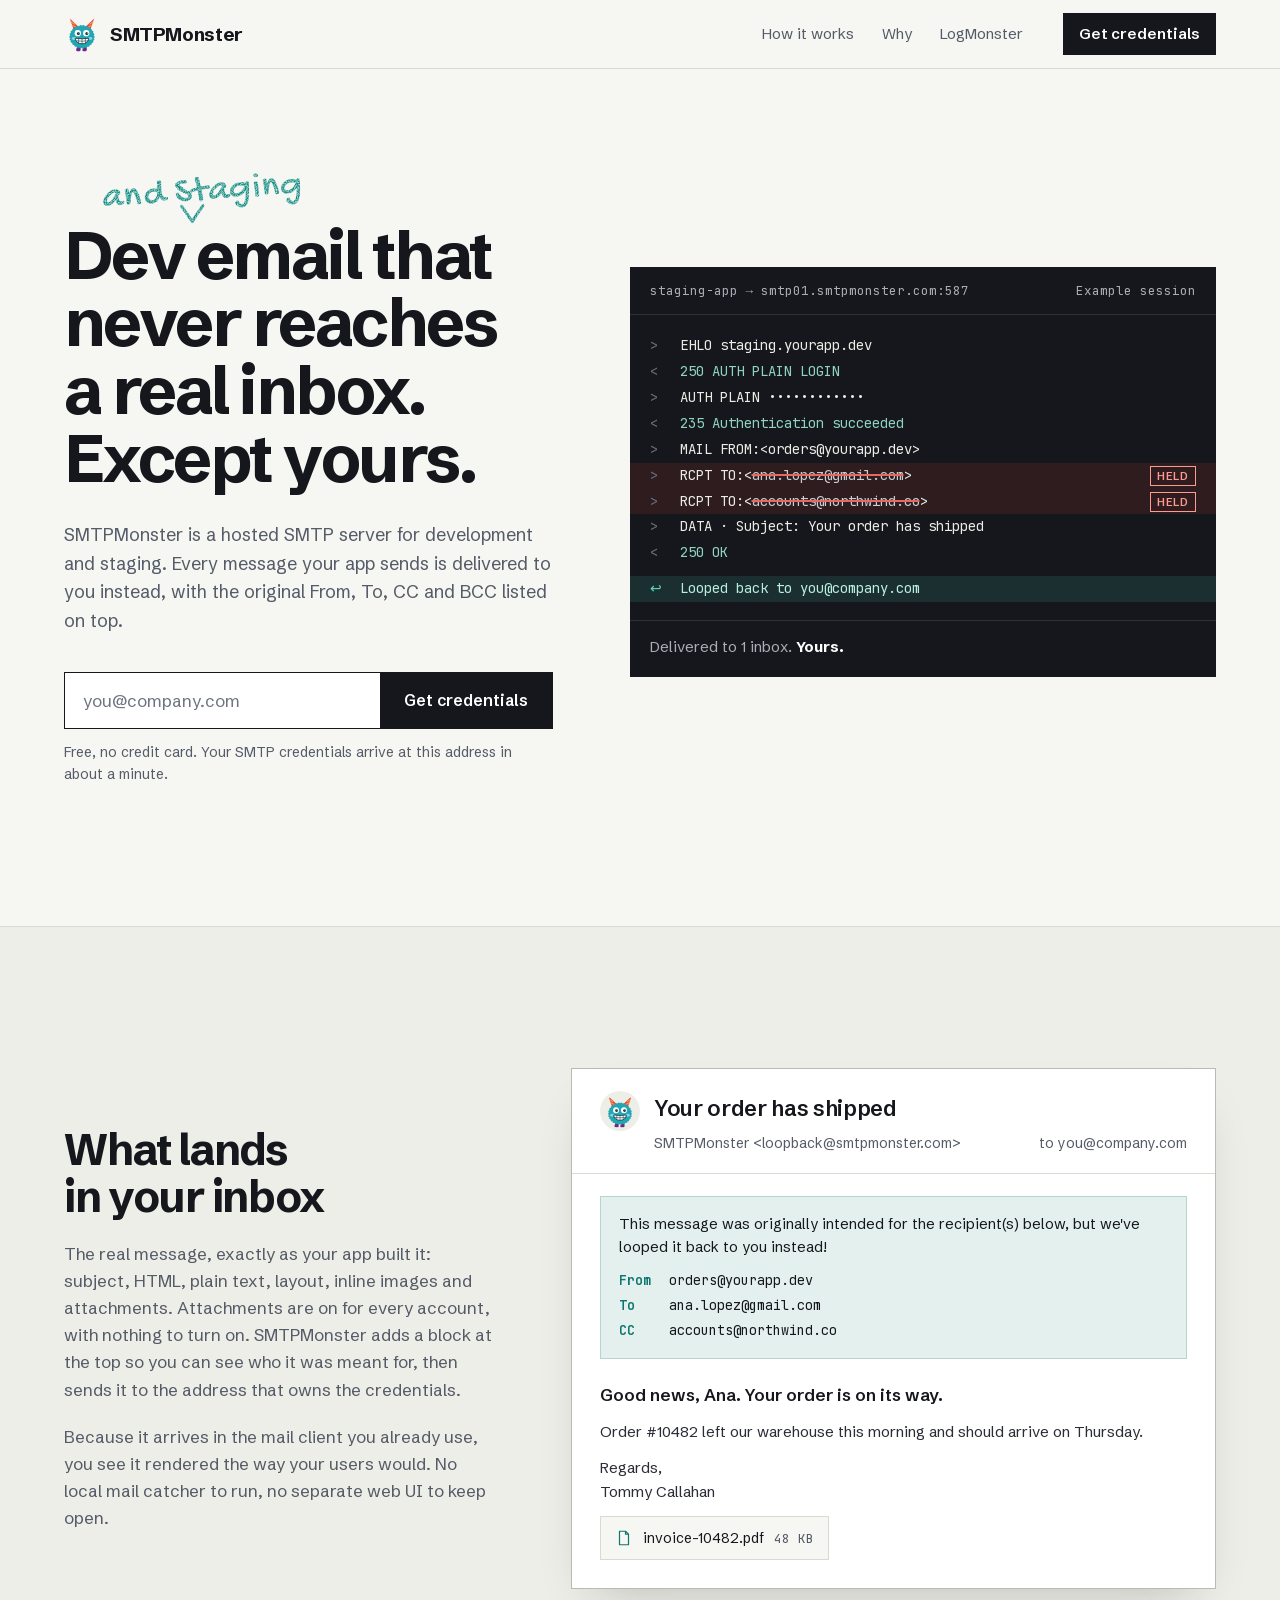
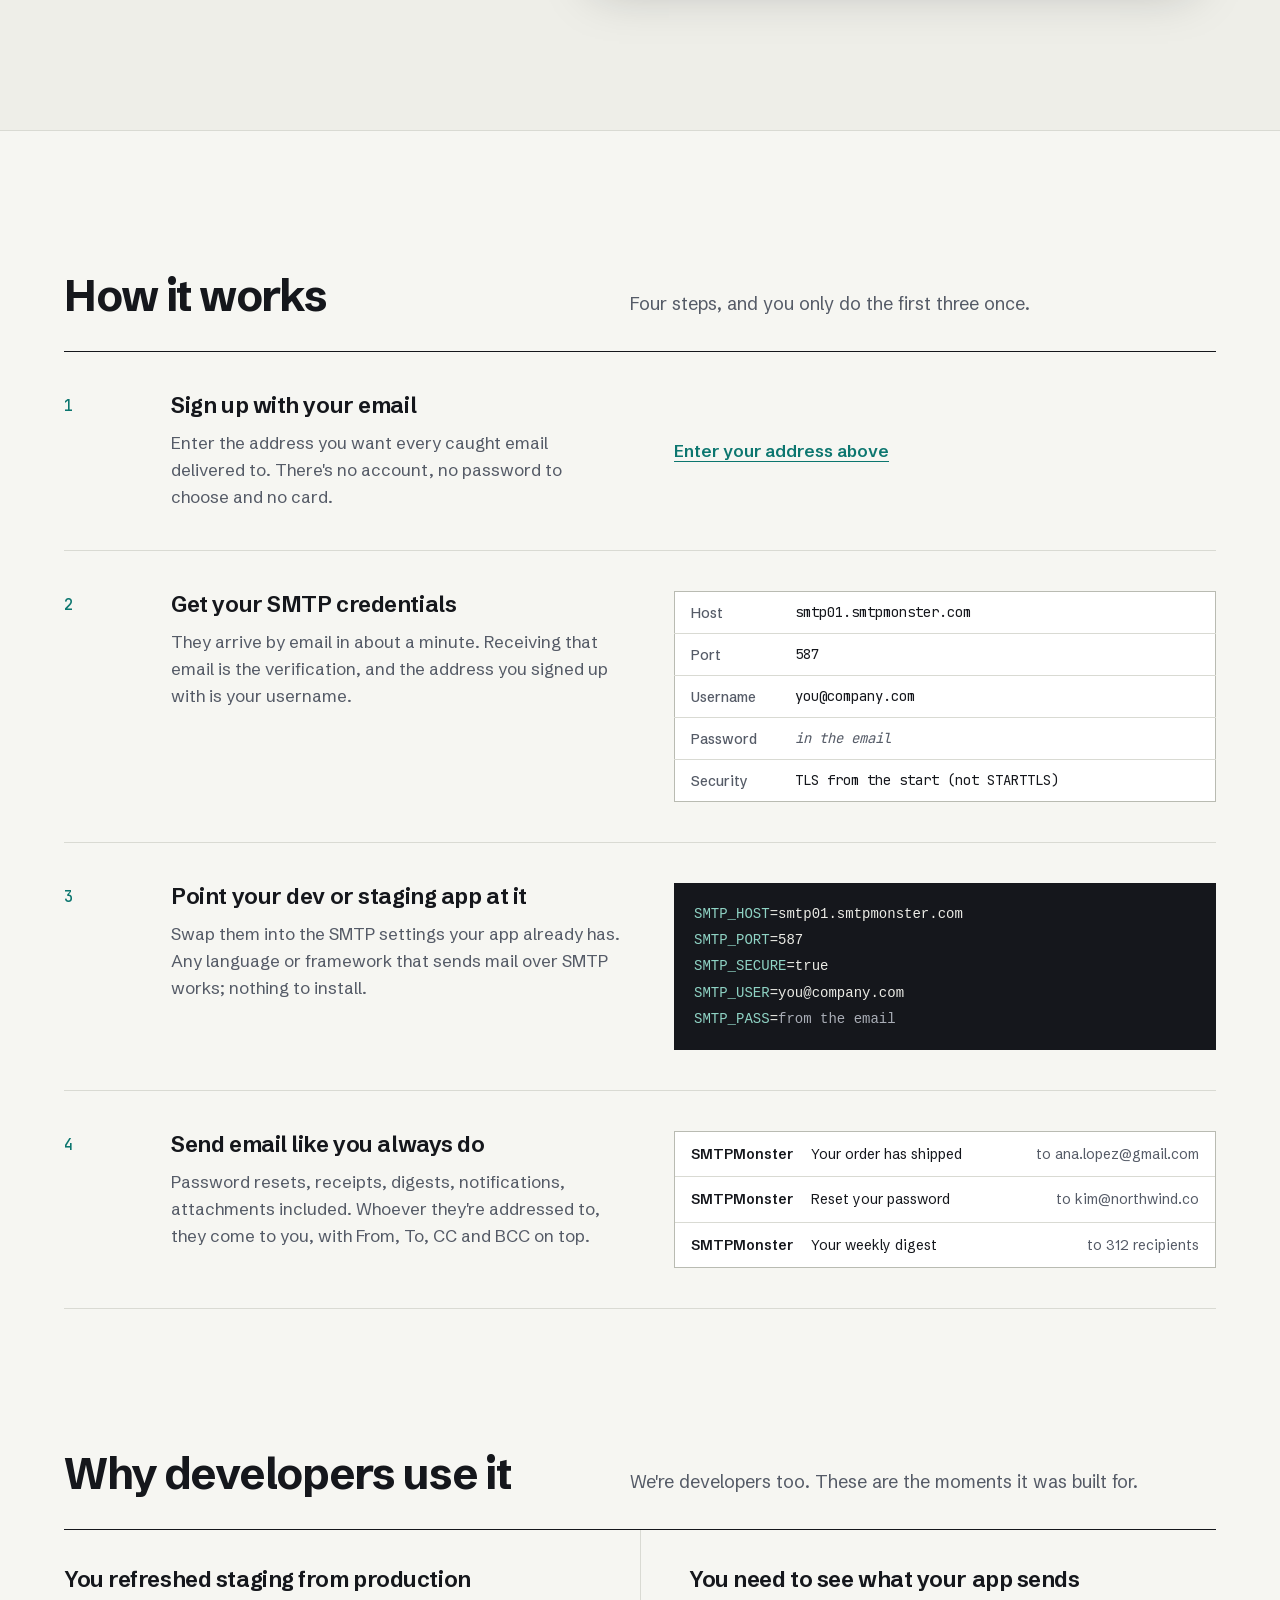
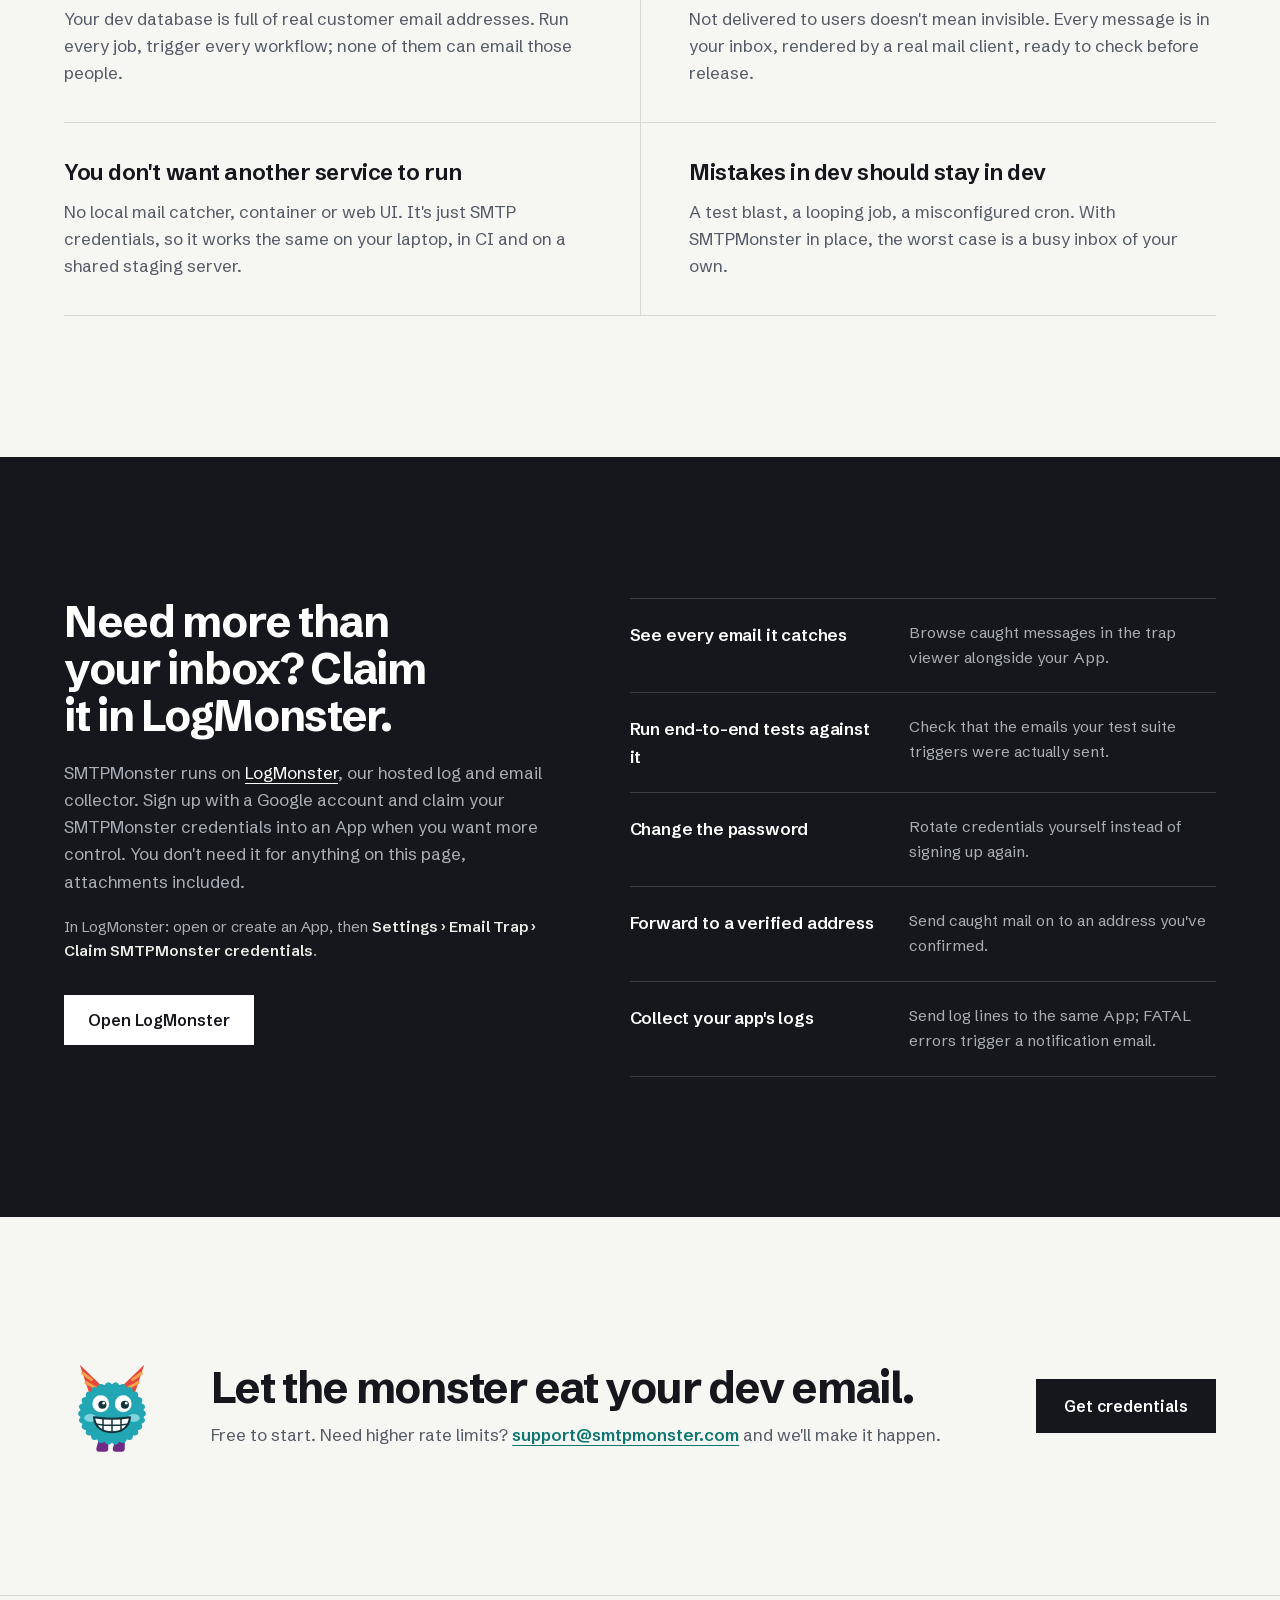
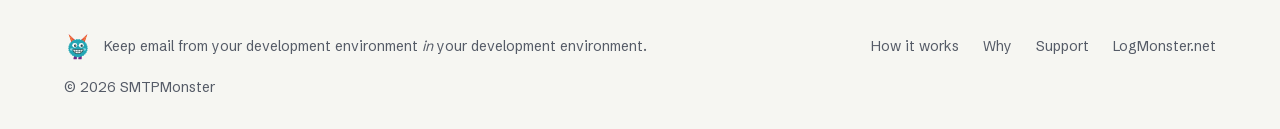
==== commit 11d95748: "Refactor code structure for improved readability and maintainability" ====
--- a/src/index.html
+++ b/src/index.html
@@ -22,6 +22,15 @@
   </head>
   <body>
     <a class="skip" href="#main">Skip to content</a>
+    <svg class="defs" aria-hidden="true" focusable="false">
+      <filter id="crayon" x="-10%" y="-20%" width="120%" height="140%">
+        <feTurbulence type="fractalNoise" baseFrequency="0.9" numOctaves="2" seed="7" result="grain" />
+        <feColorMatrix in="grain" type="matrix" values="0 0 0 0 0  0 0 0 0 0  0 0 0 0 0  0 0 0 -1.5 1.45" result="speckle" />
+        <feComposite in="SourceGraphic" in2="speckle" operator="in" result="waxy" />
+        <feTurbulence type="fractalNoise" baseFrequency="0.04" numOctaves="1" seed="3" result="wobble" />
+        <feDisplacementMap in="waxy" in2="wobble" scale="2.2" xChannelSelector="R" yChannelSelector="G" />
+      </filter>
+    </svg>
 
     <header class="top">
       <nav class="nav wrap" aria-label="Main">
@@ -42,7 +51,7 @@
       <!-- Hero: the offer, the action, and the SMTP session that proves it -->
       <section class="hero wrap" id="top" aria-labelledby="hero-title">
         <div class="hero-copy">
-          <h1 id="hero-title">Dev email that never reaches a real inbox. Except yours.</h1>
+          <h1 id="hero-title">Dev<span class="insert"><span class="visually-hidden"> and staging</span><span class="insert-mark" aria-hidden="true"><span class="insert-text">and Staging</span><svg class="insert-caret" viewBox="0 0 40 30"><path d="M4 3 Q12 14 20 26 Q27 14 36 2" /></svg></span></span> email that never reaches a real inbox. Except yours.</h1>
           <p class="lede">
             SMTPMonster is a hosted SMTP server for development and staging. Every message your app
             sends is delivered to you instead, with the original From, To, CC and BCC listed on top.
@@ -105,7 +114,7 @@
           <div class="arrives-copy">
             <h2 id="arrives-title">What lands in your inbox</h2>
             <p>
-              The real message, exactly as your app built it: subject, HTML, plain text and layout.
+              The real message, exactly as your app built it: subject, HTML, plain text, layout, inline images and attachments. Attachments are on for every account, with nothing to turn on.
               SMTPMonster adds a block at the top so you can see who it was meant for, then sends it
               to the address that owns the credentials.
             </p>
@@ -137,7 +146,11 @@
             <div class="mail-body">
               <p class="mail-h">Good news, Ana. Your order is on its way.</p>
               <p>Order #10482 left our warehouse this morning and should arrive on Thursday.</p>
-              <span class="mail-btn">Track your package</span>
+              <!-- <p><span class="mail-link">Track your package</span></p> -->
+              <p class="mail-sign">Regards,
+                <br />Tommy Callahan
+              </p>
+              <p class="mail-attach"><svg viewBox="0 0 24 24" aria-hidden="true"><path d="M14 3H6v18h12V7z" /><path d="M14 3v4h4" /></svg><span>invoice-10482.pdf</span><span class="mail-attach-size">48 KB</span></p>
             </div>
           </figure>
         </div>
@@ -171,7 +184,7 @@
                 <tr><th scope="row">Port</th><td>587</td></tr>
                 <tr><th scope="row">Username</th><td data-you>you@company.com</td></tr>
                 <tr><th scope="row">Password</th><td class="muted">in the email</td></tr>
-                <tr><th scope="row">Security</th><td class="muted">as stated in the email</td></tr>
+                <tr><th scope="row">Security</th><td>TLS from the start (not STARTTLS)</td></tr>
               </tbody>
             </table>
           </li>
@@ -182,13 +195,14 @@
             </div>
             <pre class="code step-aside" aria-label="Example .env settings"><code><span class="k">SMTP_HOST</span>=smtp01.smtpmonster.com
 <span class="k">SMTP_PORT</span>=587
+<span class="k">SMTP_SECURE</span>=true
 <span class="k">SMTP_USER</span>=<span data-you>you@company.com</span>
 <span class="k">SMTP_PASS</span>=<span class="m">from the email</span></code></pre>
           </li>
           <li class="step">
             <div class="step-text">
               <h3>Send email like you always do</h3>
-              <p>Password resets, receipts, digests, notifications. Whoever they're addressed to, they come to you, with From, To, CC and BCC on top.</p>
+              <p>Password resets, receipts, digests, notifications, attachments included. Whoever they're addressed to, they come to you, with From, To, CC and BCC on top.</p>
             </div>
             <ul class="inbox step-aside" aria-label="Example: your inbox after a test run">
               <li><span class="from">SMTPMonster</span><span class="subj">Your order has shipped</span><span class="was">to ana.lopez@gmail.com</span></li>
@@ -233,9 +247,9 @@
           <div class="lm-copy">
             <h2 id="lm-title">Need more than your inbox? Claim it in LogMonster.</h2>
             <p>
-              SMTPMonster runs on <a href="https://logmonster.net">LogMonster</a>, our hosted log
-              collector. Your credentials work on their own; sign in to LogMonster with a Google account
-              and claim them into an App when you want more control.
+              SMTPMonster runs on <a href="https://logmonster.net">LogMonster</a>, our hosted log and email
+              collector. Sign up with a Google account and claim your 
+              SMTPMonster credentials into an App when you want more control. You don't need it for anything on this page, attachments included.
             </p>
             <p class="lm-how">
               In LogMonster: open or create an App, then <strong>Settings › Email Trap › Claim SMTPMonster credentials</strong>.
@@ -273,7 +287,7 @@
         <div>
           <h2 id="close-title">Let the monster eat your dev email.</h2>
           <p>
-            Free to start. Need attachments or higher rate limits?
+            Free to start. Need higher rate limits?
             <a href="mailto:support@smtpmonster.com">support@smtpmonster.com</a> and we'll make it happen.
           </p>
         </div>
--- a/src/assets/css/site.css
+++ b/src/assets/css/site.css
@@ -6,6 +6,13 @@
   font-weight: 400 900;
   font-display: swap;
   src: url("../fonts/schibsted-grotesk-latin.woff2") format("woff2");
+}
+@font-face {
+  font-family: "Gochi Hand";
+  font-style: normal;
+  font-weight: 400;
+  font-display: swap;
+  src: url("../fonts/gochi-hand-400-latin.woff2") format("woff2");
 }
 @font-face {
   font-family: "JetBrains Mono";
@@ -524,14 +531,6 @@
   color: var(--ink);
   margin-bottom: 6px;
 }
-.mail-btn {
-  display: inline-block;
-  margin-top: 16px;
-  padding: 9px 16px;
-  border: 1px solid var(--rule-strong);
-  font-size: 14px;
-  font-weight: 600;
-}
 
 /* ---------- Section heads ---------- */
 .section-head {
@@ -941,3 +940,123 @@
     animation: none !important;
   }
 }
+
+/* ---------- Crayon insertion: "Dev ^ email" with "and Staging" written above ---------- */
+.defs {
+  position: absolute;
+  width: 0;
+  height: 0;
+  overflow: hidden;
+}
+.hero h1 {
+  padding-top: 0.8em;
+}
+.insert {
+  position: relative;
+  display: inline-block;
+  width: 0;
+  height: 1em;
+  vertical-align: baseline;
+}
+.insert-mark {
+  position: absolute;
+  left: 0.12em;
+  bottom: 0.76em;
+  width: 0;
+  height: 0;
+  color: #0e8c83;
+  filter: url(#crayon);
+  pointer-events: none;
+}
+.insert-text {
+  position: absolute;
+  bottom: 0.44em;
+  left: 0;
+  transform: translateX(-44%) rotate(-4deg);
+  transform-origin: 50% 100%;
+  font: 400 0.56em/1 "Gochi Hand", "Segoe Print", cursive;
+  letter-spacing: 0.01em;
+  white-space: nowrap;
+}
+.insert-caret {
+  position: absolute;
+  left: -0.2em;
+  top: -0.4em;
+  width: 0.4em;
+  height: 0.4em;
+  overflow: visible;
+  fill: none;
+  stroke: currentColor;
+  stroke-width: 4.5;
+  stroke-linecap: round;
+  stroke-linejoin: round;
+}
+
+/* Written in once, after the headline settles (JS opts in; visible by default) */
+.js-anim .insert-text {
+  clip-path: inset(-20% 100% -20% -5%);
+  animation: write-in 0.9s cubic-bezier(0.5, 0, 0.2, 1) 0.7s forwards;
+}
+.js-anim .insert-caret path {
+  stroke-dasharray: 60;
+  stroke-dashoffset: 60;
+  animation: draw-in 0.35s ease-out 0.35s forwards;
+}
+@keyframes write-in {
+  to {
+    clip-path: inset(-20% -5% -20% -5%);
+  }
+}
+@keyframes draw-in {
+  to {
+    stroke-dashoffset: 0;
+  }
+}
+@media (prefers-reduced-motion: reduce) {
+  .js-anim .insert-text,
+  .js-anim .insert-caret path {
+    animation: none !important;
+    clip-path: none;
+    stroke-dashoffset: 0;
+  }
+}
+
+.mail-attach {
+  margin-top: 22px;
+  display: inline-flex;
+  align-items: center;
+  gap: 10px;
+  padding: 10px 14px;
+  border: 1px solid var(--rule);
+  background: var(--paper);
+  font-size: 14px;
+  color: var(--ink);
+}
+.mail-attach svg {
+  width: 18px;
+  height: 18px;
+  fill: none;
+  stroke: var(--teal);
+  stroke-width: 1.6;
+  stroke-linejoin: round;
+}
+.mail-attach-size {
+  color: var(--slate);
+  font: 400 13px var(--mono);
+}
+
+.mail-body p + p {
+  margin-top: 12px;
+}
+.mail-link {
+  color: var(--teal);
+  text-decoration: underline;
+  text-underline-offset: 0.22em;
+}
+.mail-sign {
+  color: var(--ink-2);
+}
+.mail-attach {
+  display: flex;
+  width: fit-content;
+}
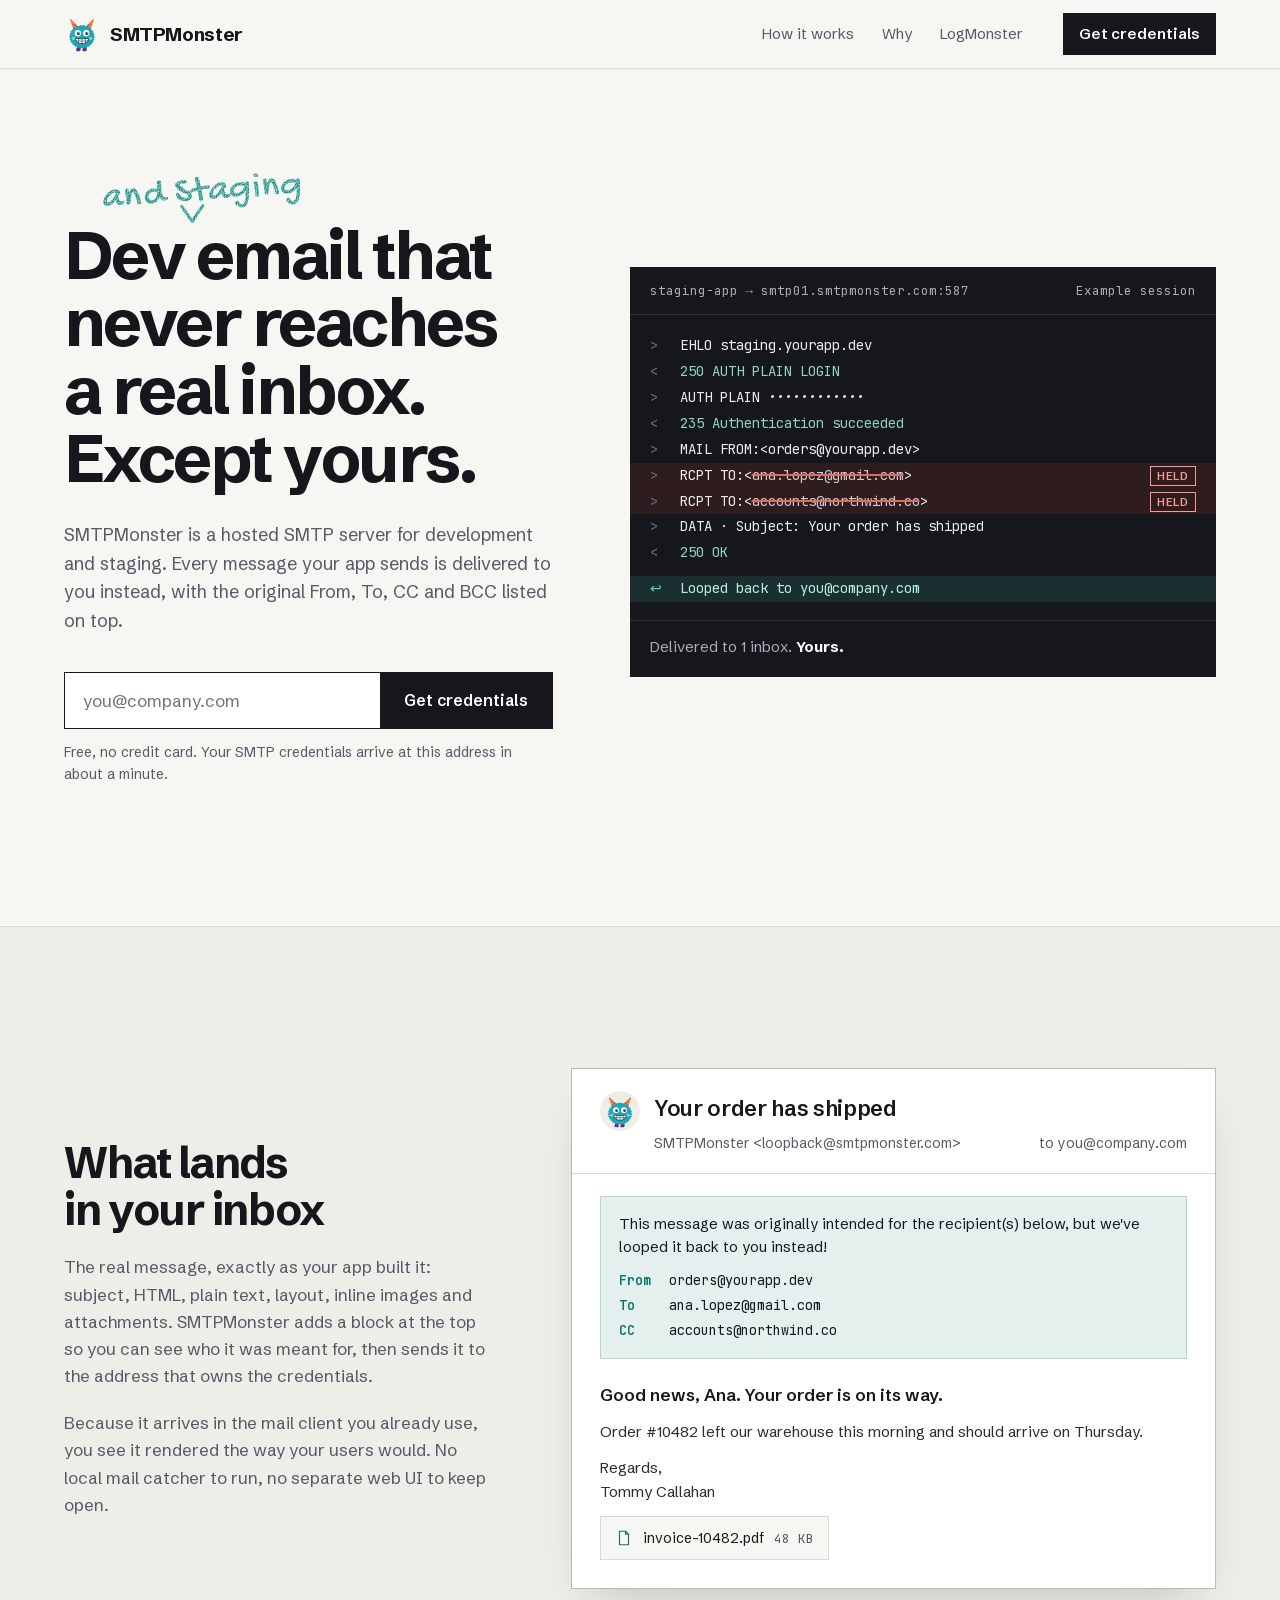
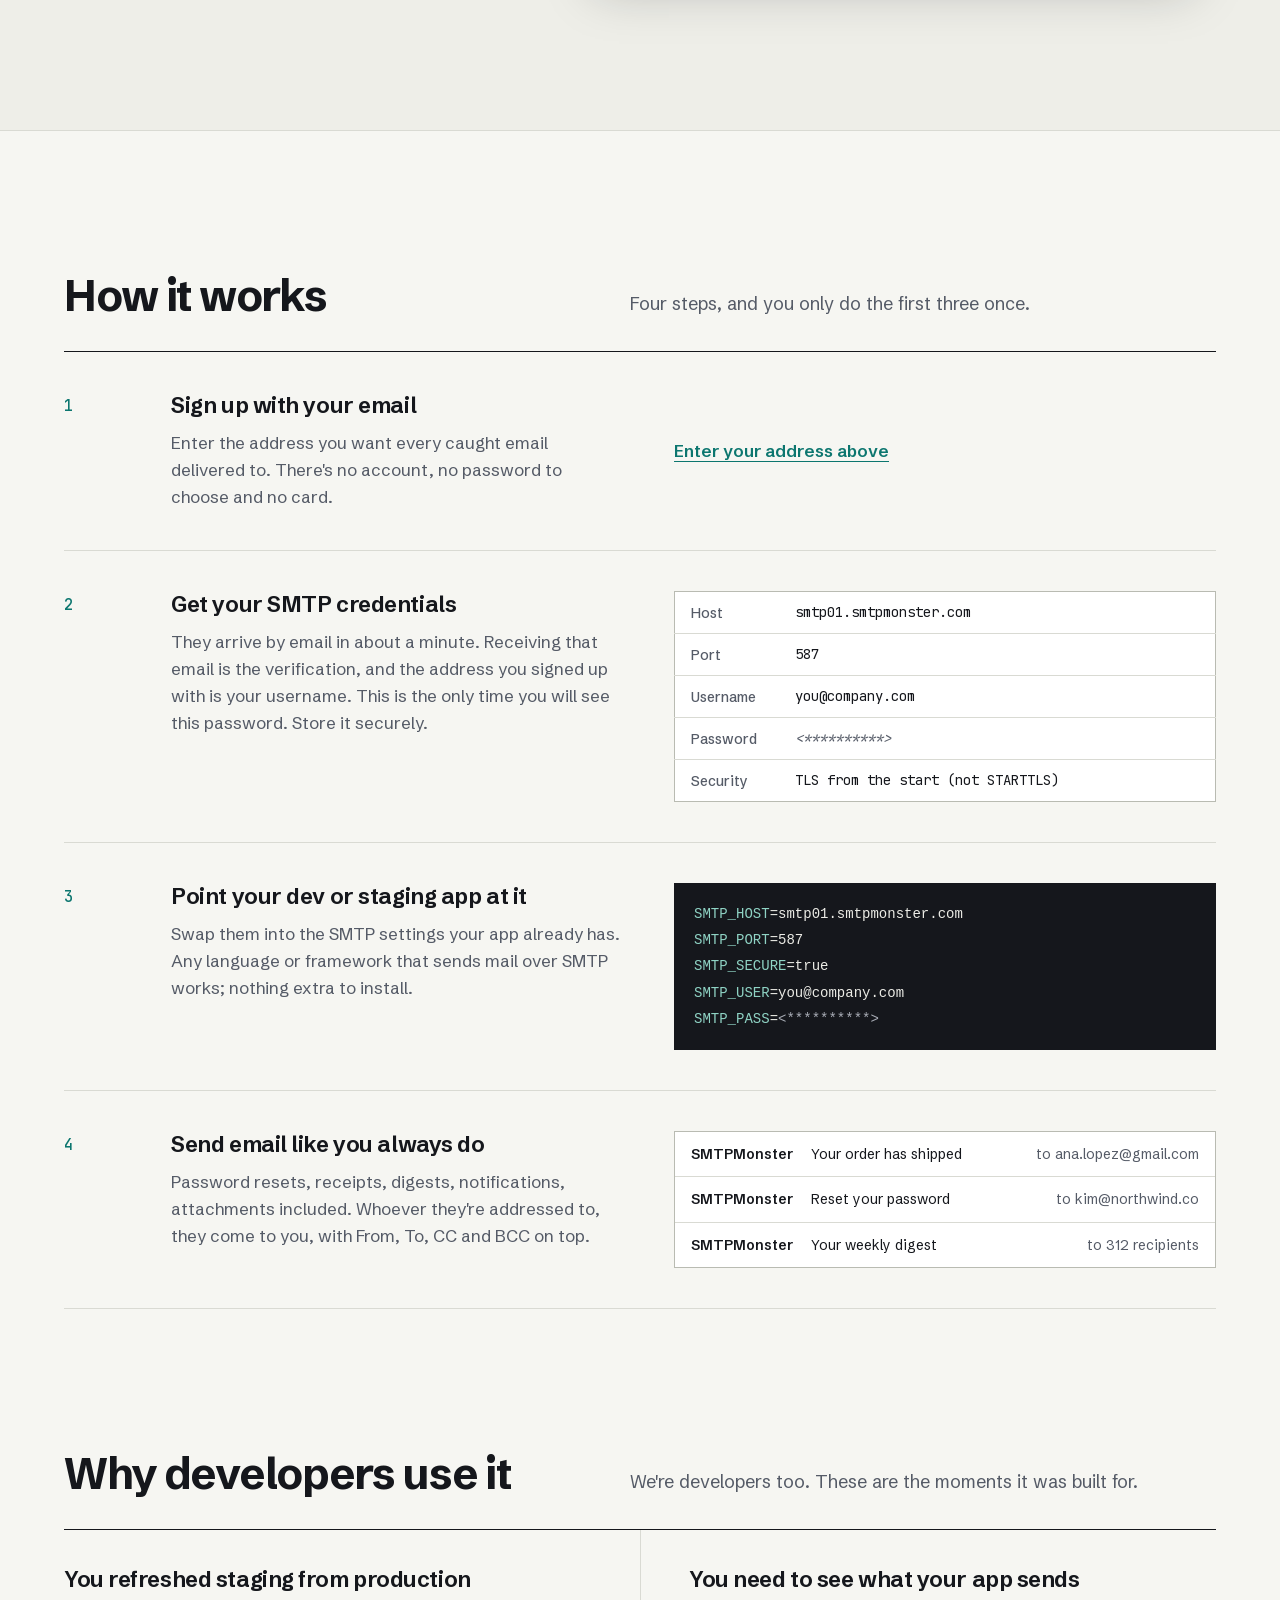
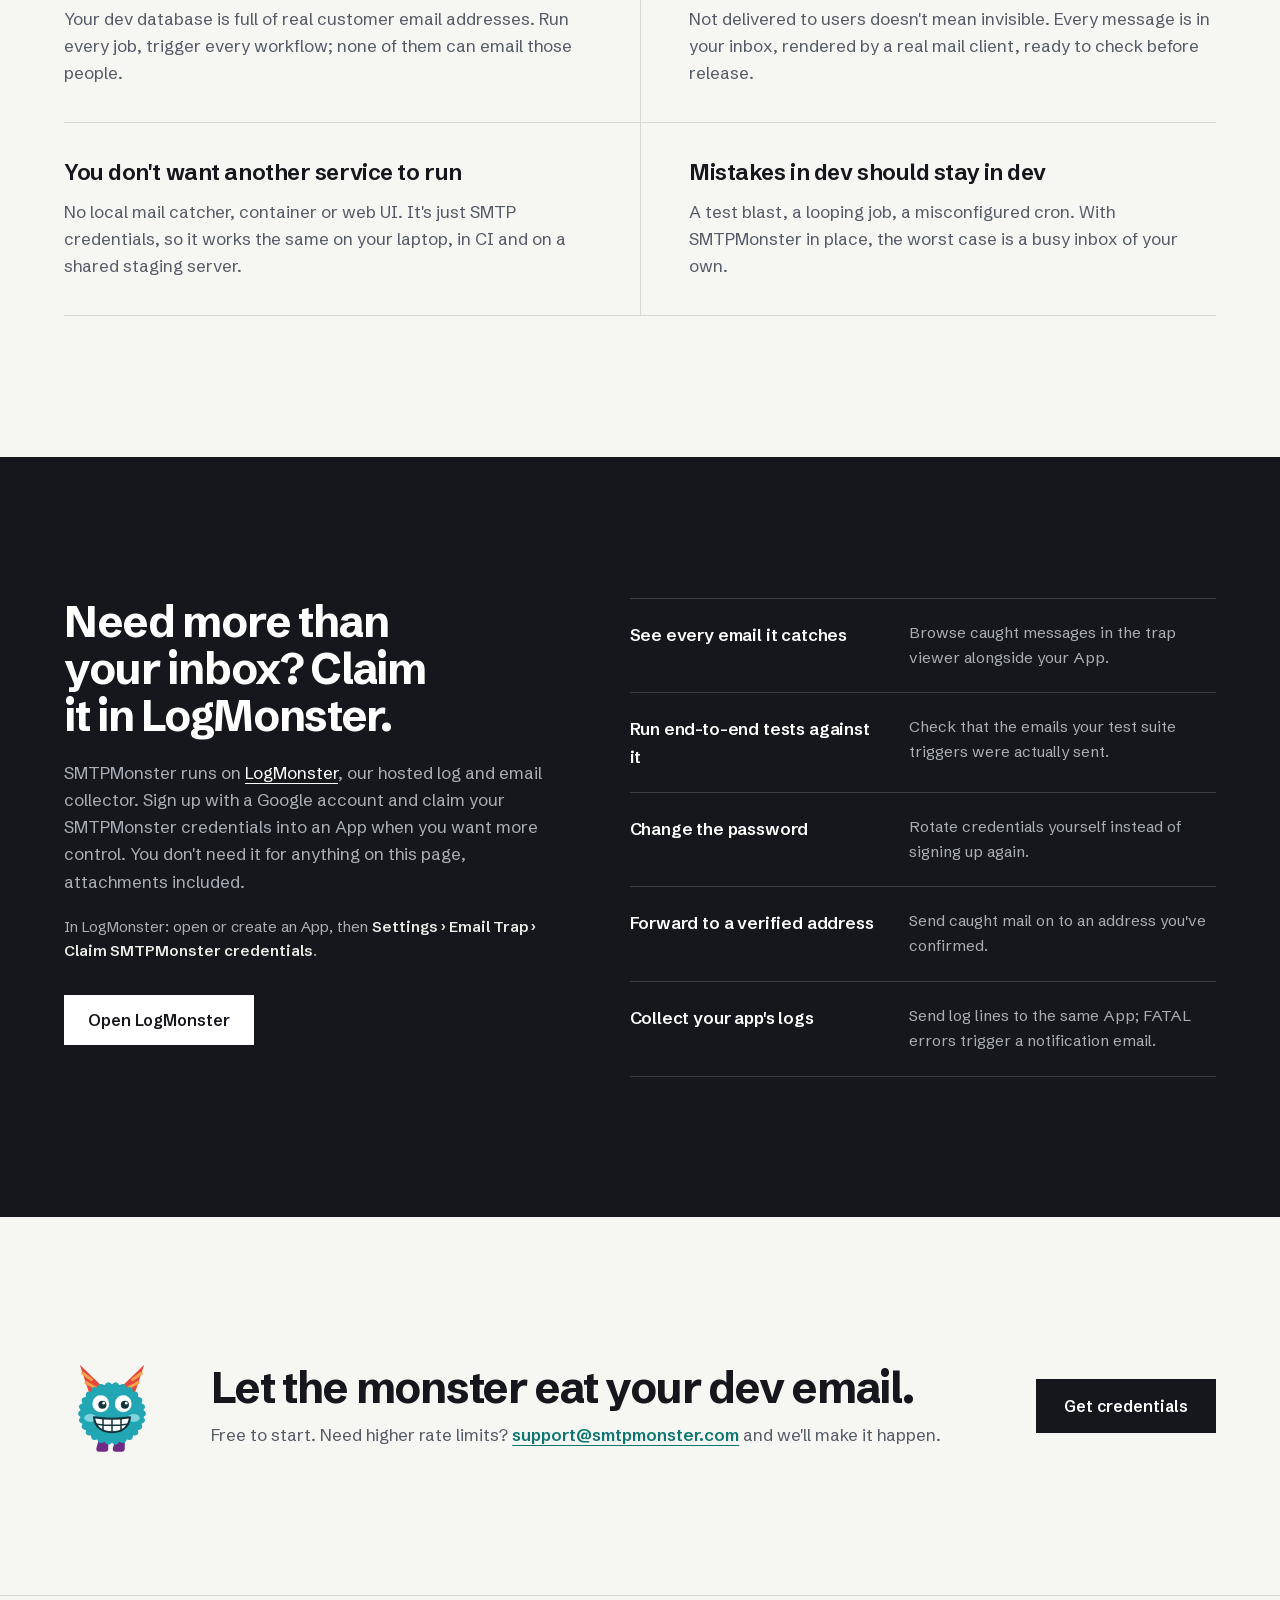
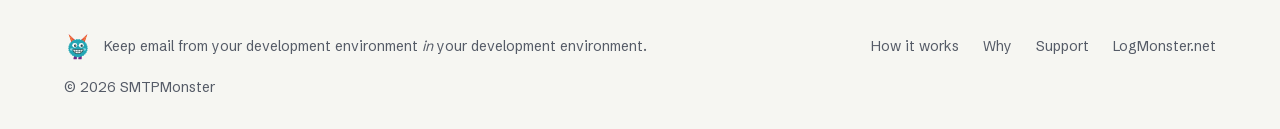
==== commit 8f930898: "fix: update instructions for receiving SMTP credentials and password visibility" ====
--- a/src/index.html
+++ b/src/index.html
@@ -114,7 +114,7 @@
           <div class="arrives-copy">
             <h2 id="arrives-title">What lands in your inbox</h2>
             <p>
-              The real message, exactly as your app built it: subject, HTML, plain text, layout, inline images and attachments. Attachments are on for every account, with nothing to turn on.
+              The real message, exactly as your app built it: subject, HTML, plain text, layout, inline images and attachments.
               SMTPMonster adds a block at the top so you can see who it was meant for, then sends it
               to the address that owns the credentials.
             </p>
@@ -174,7 +174,9 @@
           <li class="step">
             <div class="step-text">
               <h3>Get your SMTP credentials</h3>
-              <p>They arrive by email in about a minute. Receiving that email is the verification, and the address you signed up with is your username.</p>
+              <p>They arrive by email in about a minute. 
+                Receiving that email is the verification, and the address you signed up with is your username.
+                This is the only time you will see this password. Store it securely.</p>
             </div>
             <table class="creds step-aside">
               <caption class="visually-hidden">The credentials you receive</caption>
@@ -183,7 +185,7 @@
                 <tr><th scope="row">Host</th><td>smtp01.smtpmonster.com</td></tr>
                 <tr><th scope="row">Port</th><td>587</td></tr>
                 <tr><th scope="row">Username</th><td data-you>you@company.com</td></tr>
-                <tr><th scope="row">Password</th><td class="muted">in the email</td></tr>
+                <tr><th scope="row">Password</th><td class="muted">&lt;**********&gt;</td></tr>
                 <tr><th scope="row">Security</th><td>TLS from the start (not STARTTLS)</td></tr>
               </tbody>
             </table>
@@ -191,13 +193,15 @@
           <li class="step">
             <div class="step-text">
               <h3>Point your dev or staging app at it</h3>
-              <p>Swap them into the SMTP settings your app already has. Any language or framework that sends mail over SMTP works; nothing to install.</p>
+              <p>Swap them into the SMTP settings your app already has. 
+                Any language or framework that sends mail over SMTP works; 
+                nothing extra to install.</p>
             </div>
             <pre class="code step-aside" aria-label="Example .env settings"><code><span class="k">SMTP_HOST</span>=smtp01.smtpmonster.com
 <span class="k">SMTP_PORT</span>=587
 <span class="k">SMTP_SECURE</span>=true
 <span class="k">SMTP_USER</span>=<span data-you>you@company.com</span>
-<span class="k">SMTP_PASS</span>=<span class="m">from the email</span></code></pre>
+<span class="k">SMTP_PASS</span>=<span class="m">&lt;**********&gt;</span></code></pre>
           </li>
           <li class="step">
             <div class="step-text">
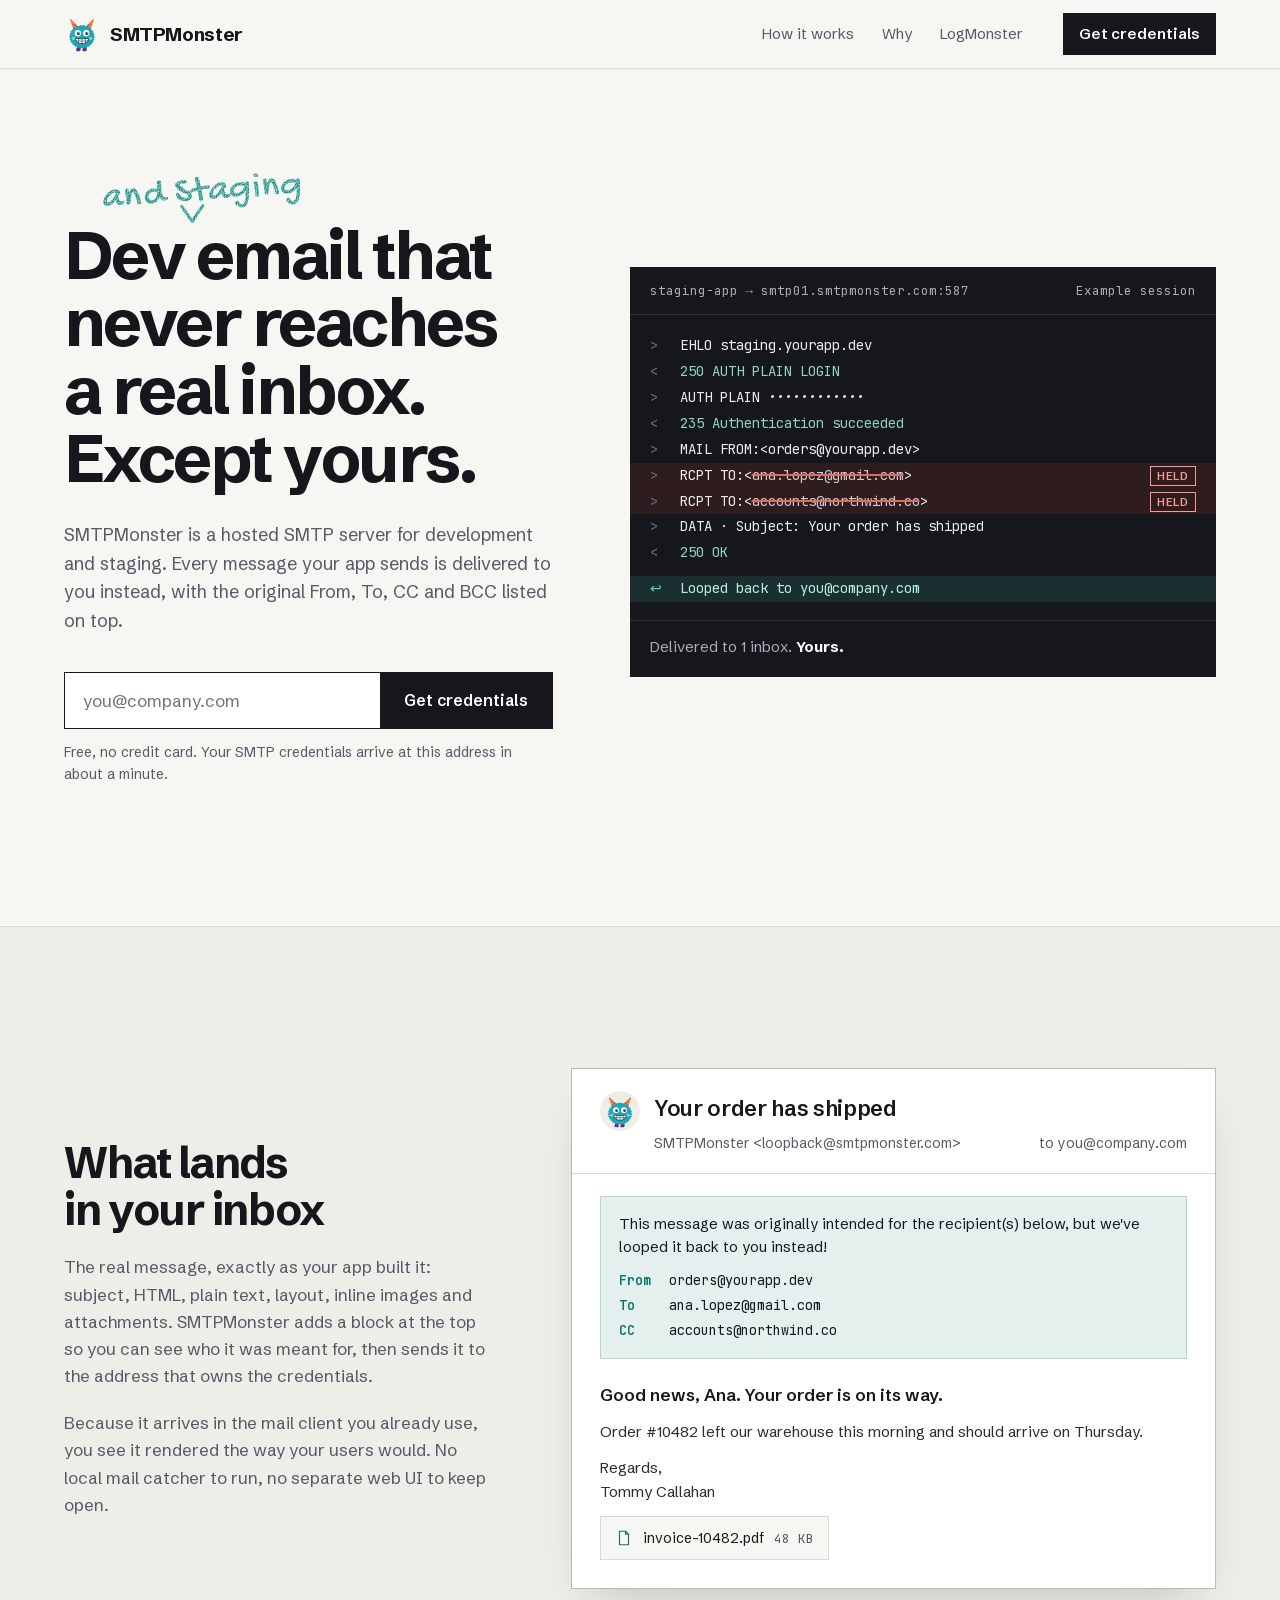
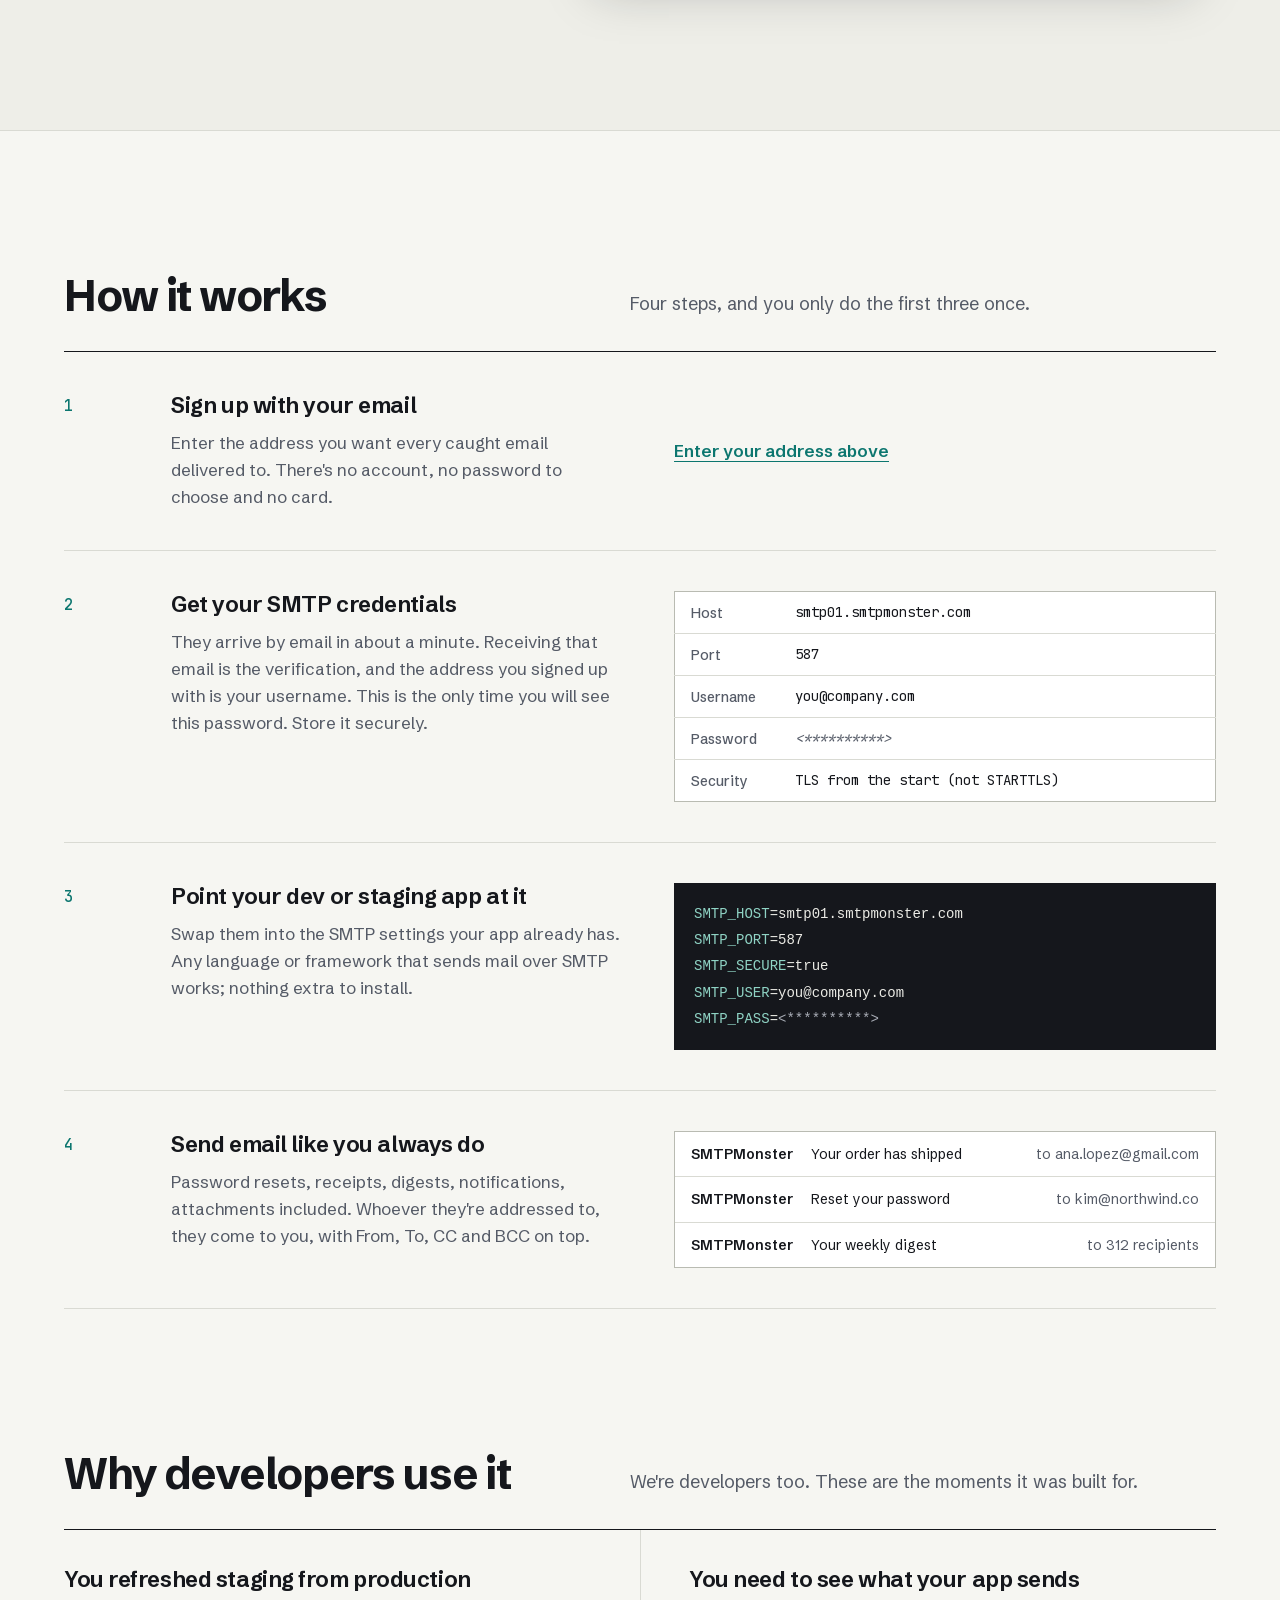
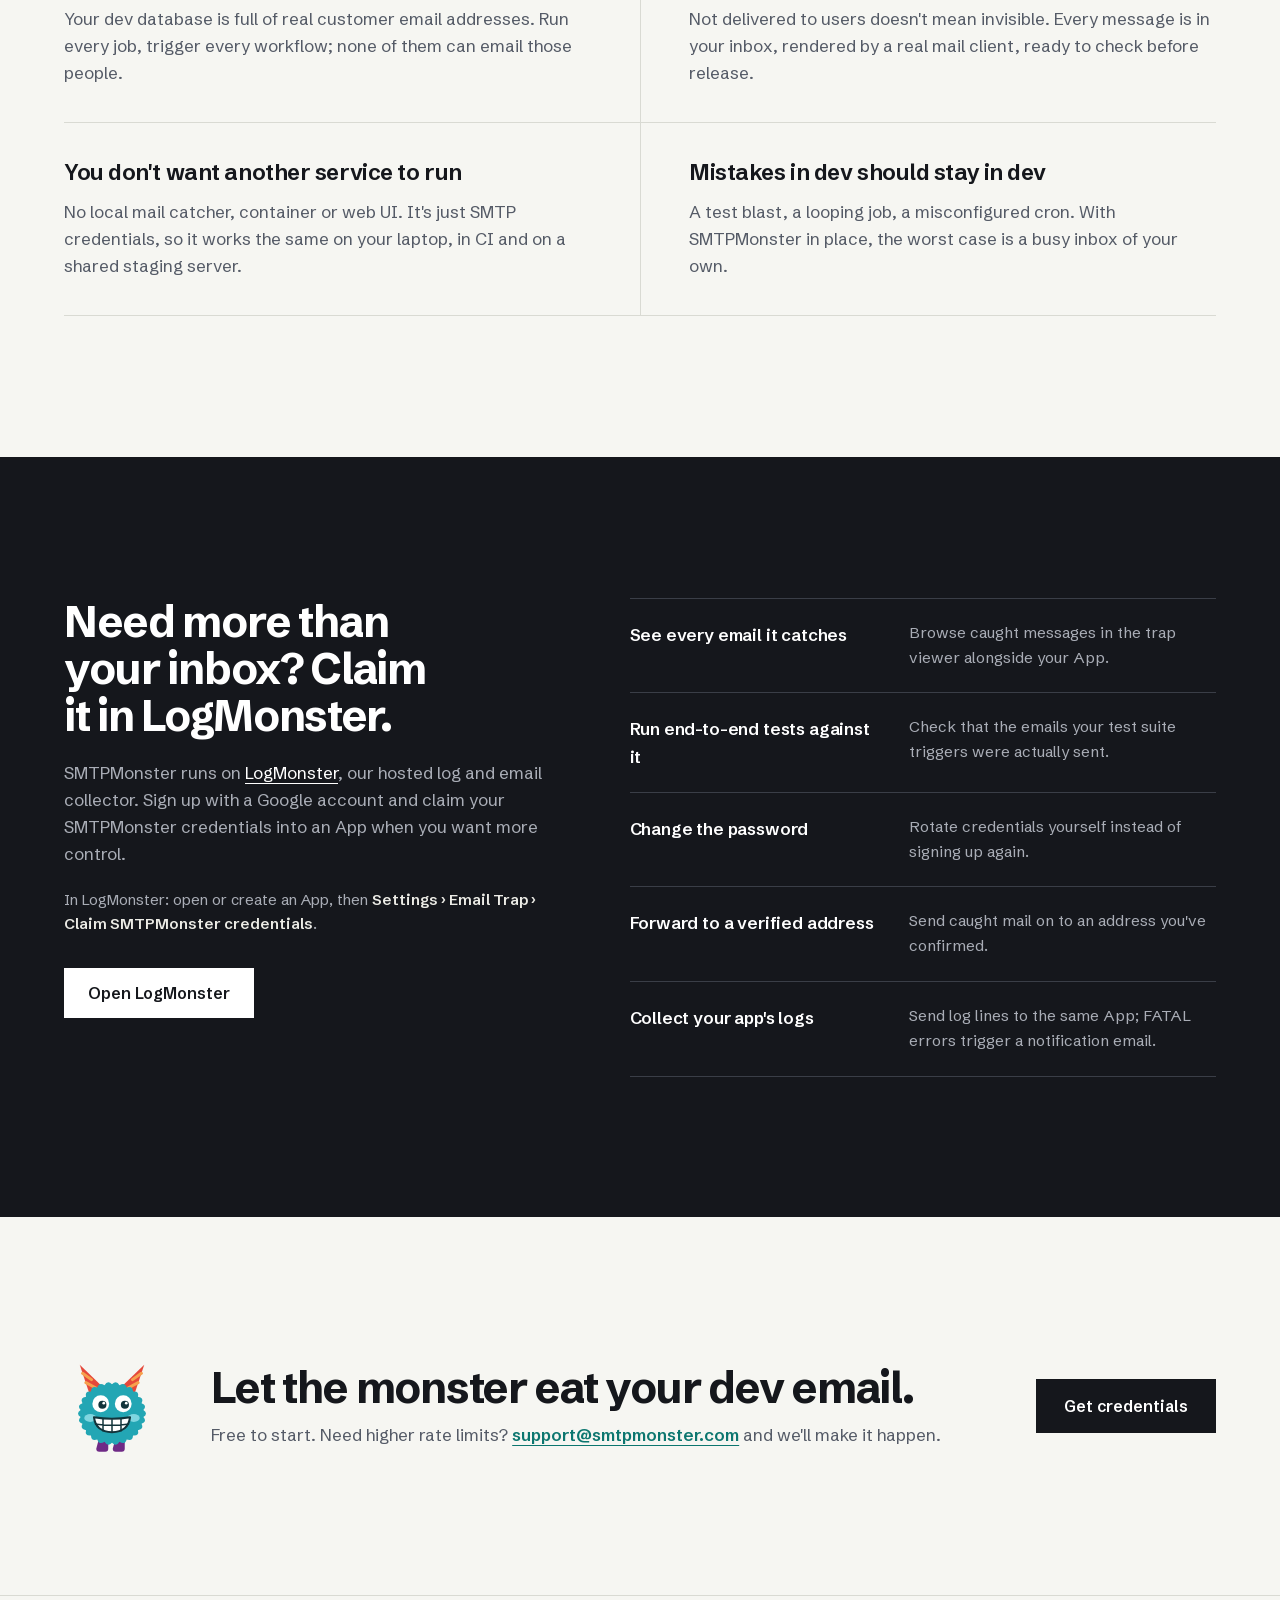
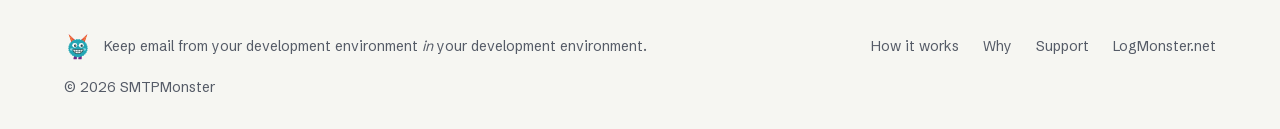
==== commit 4395c262: "fix: remove redundant information from SMTPMonster credentials instructions" ====
--- a/src/index.html
+++ b/src/index.html
@@ -253,7 +253,7 @@
             <p>
               SMTPMonster runs on <a href="https://logmonster.net">LogMonster</a>, our hosted log and email
               collector. Sign up with a Google account and claim your 
-              SMTPMonster credentials into an App when you want more control. You don't need it for anything on this page, attachments included.
+              SMTPMonster credentials into an App when you want more control.
             </p>
             <p class="lm-how">
               In LogMonster: open or create an App, then <strong>Settings › Email Trap › Claim SMTPMonster credentials</strong>.
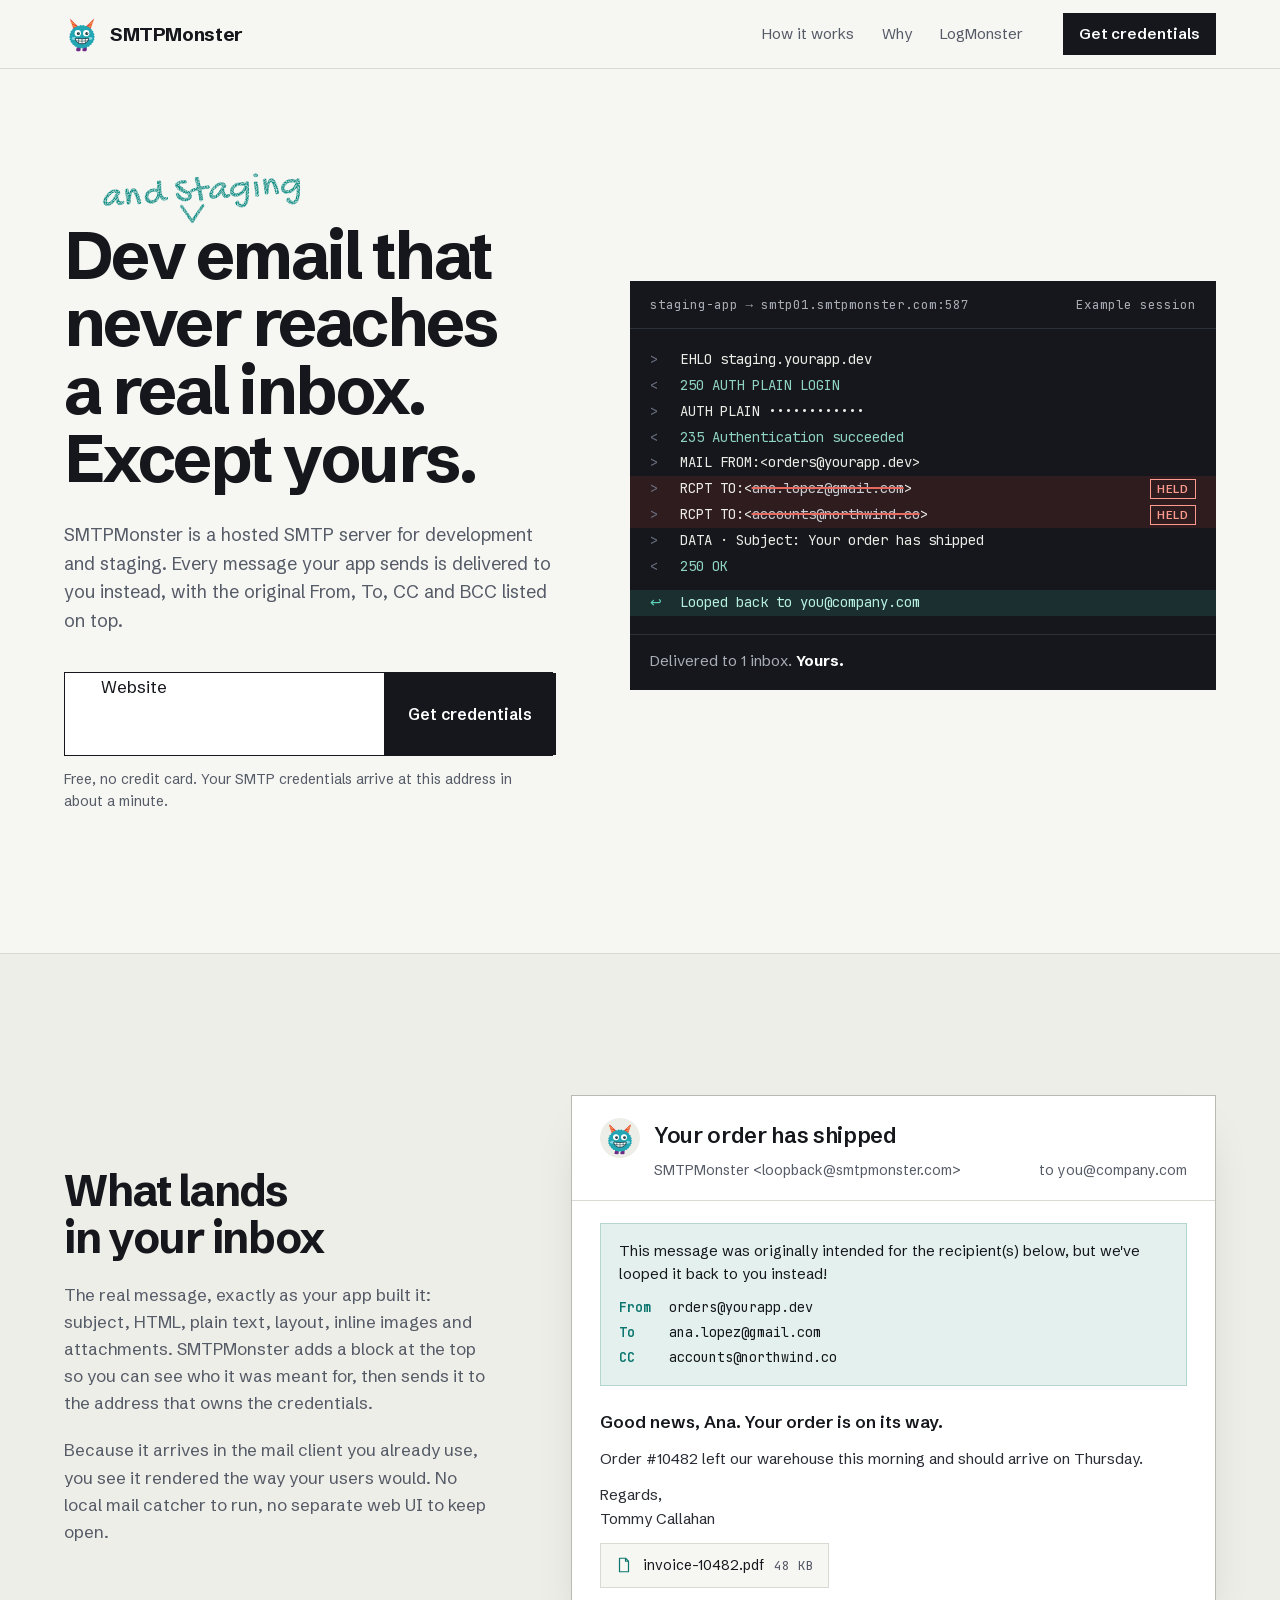
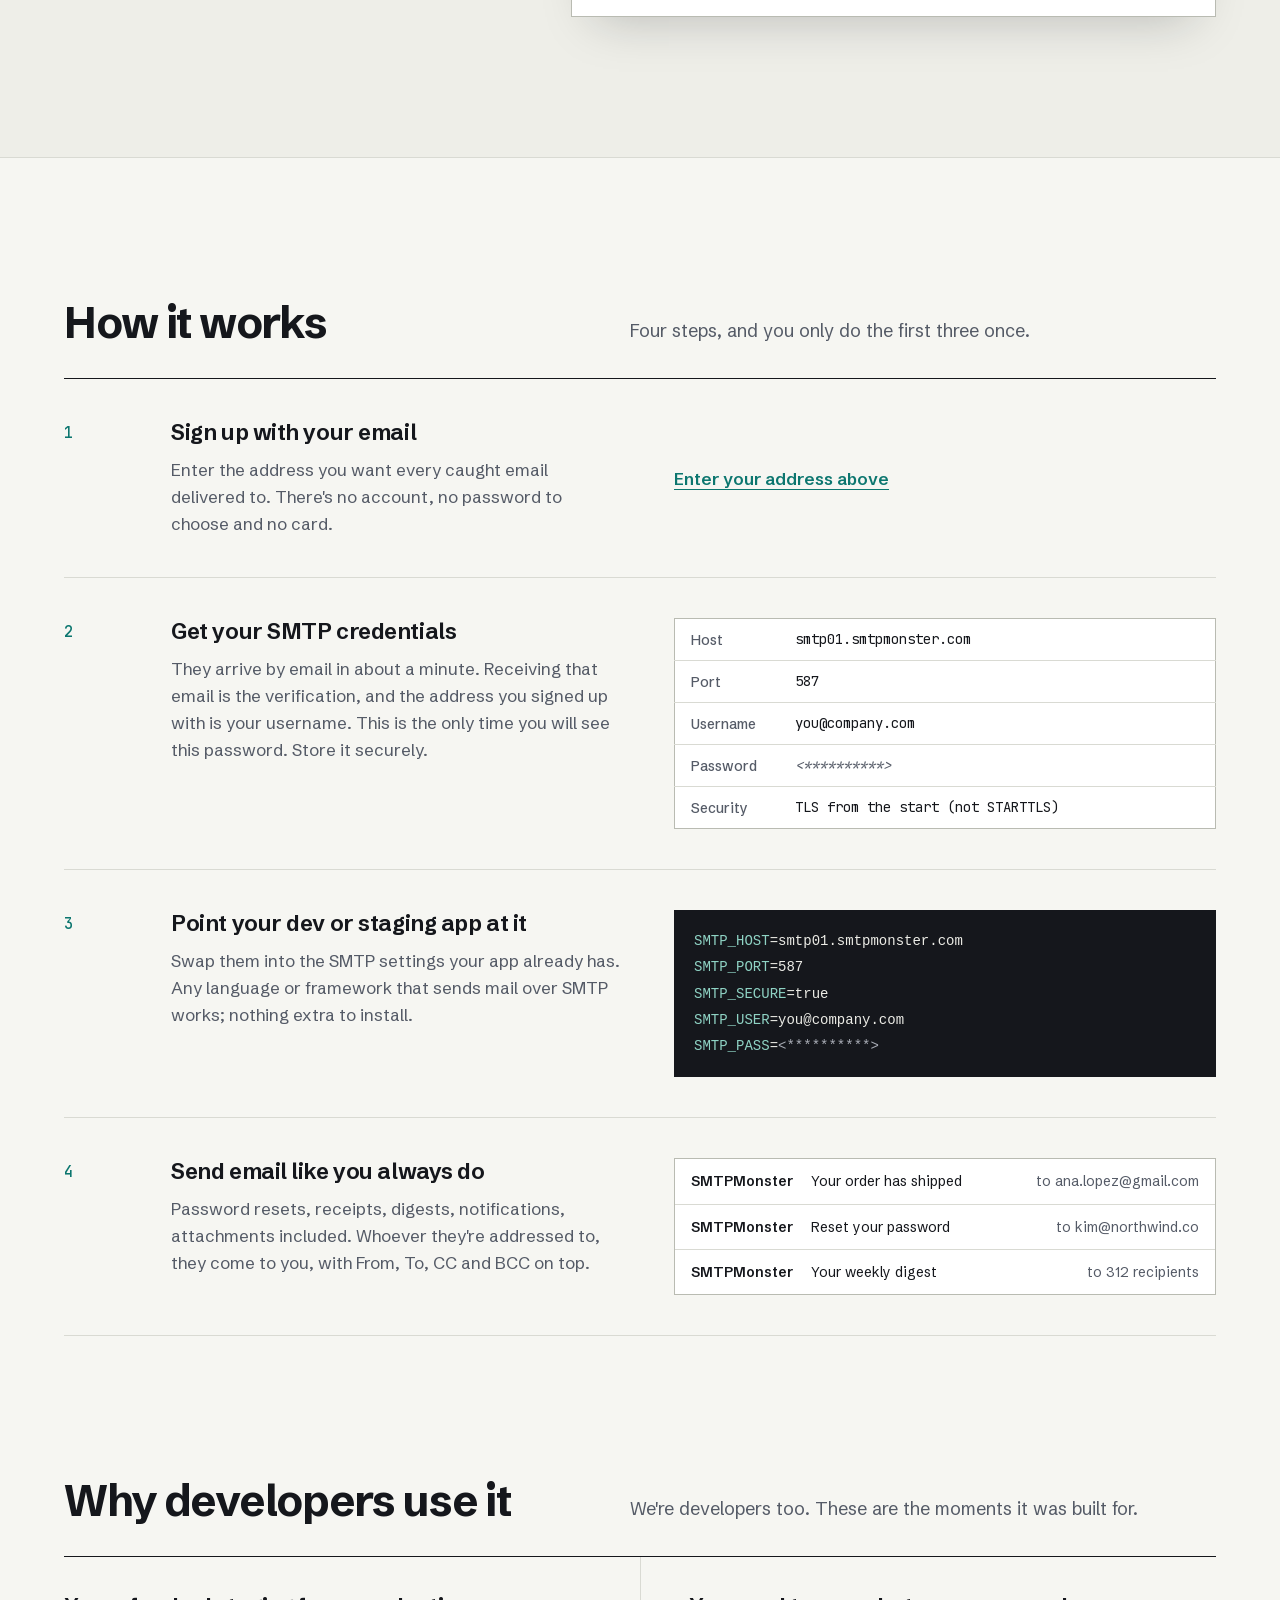
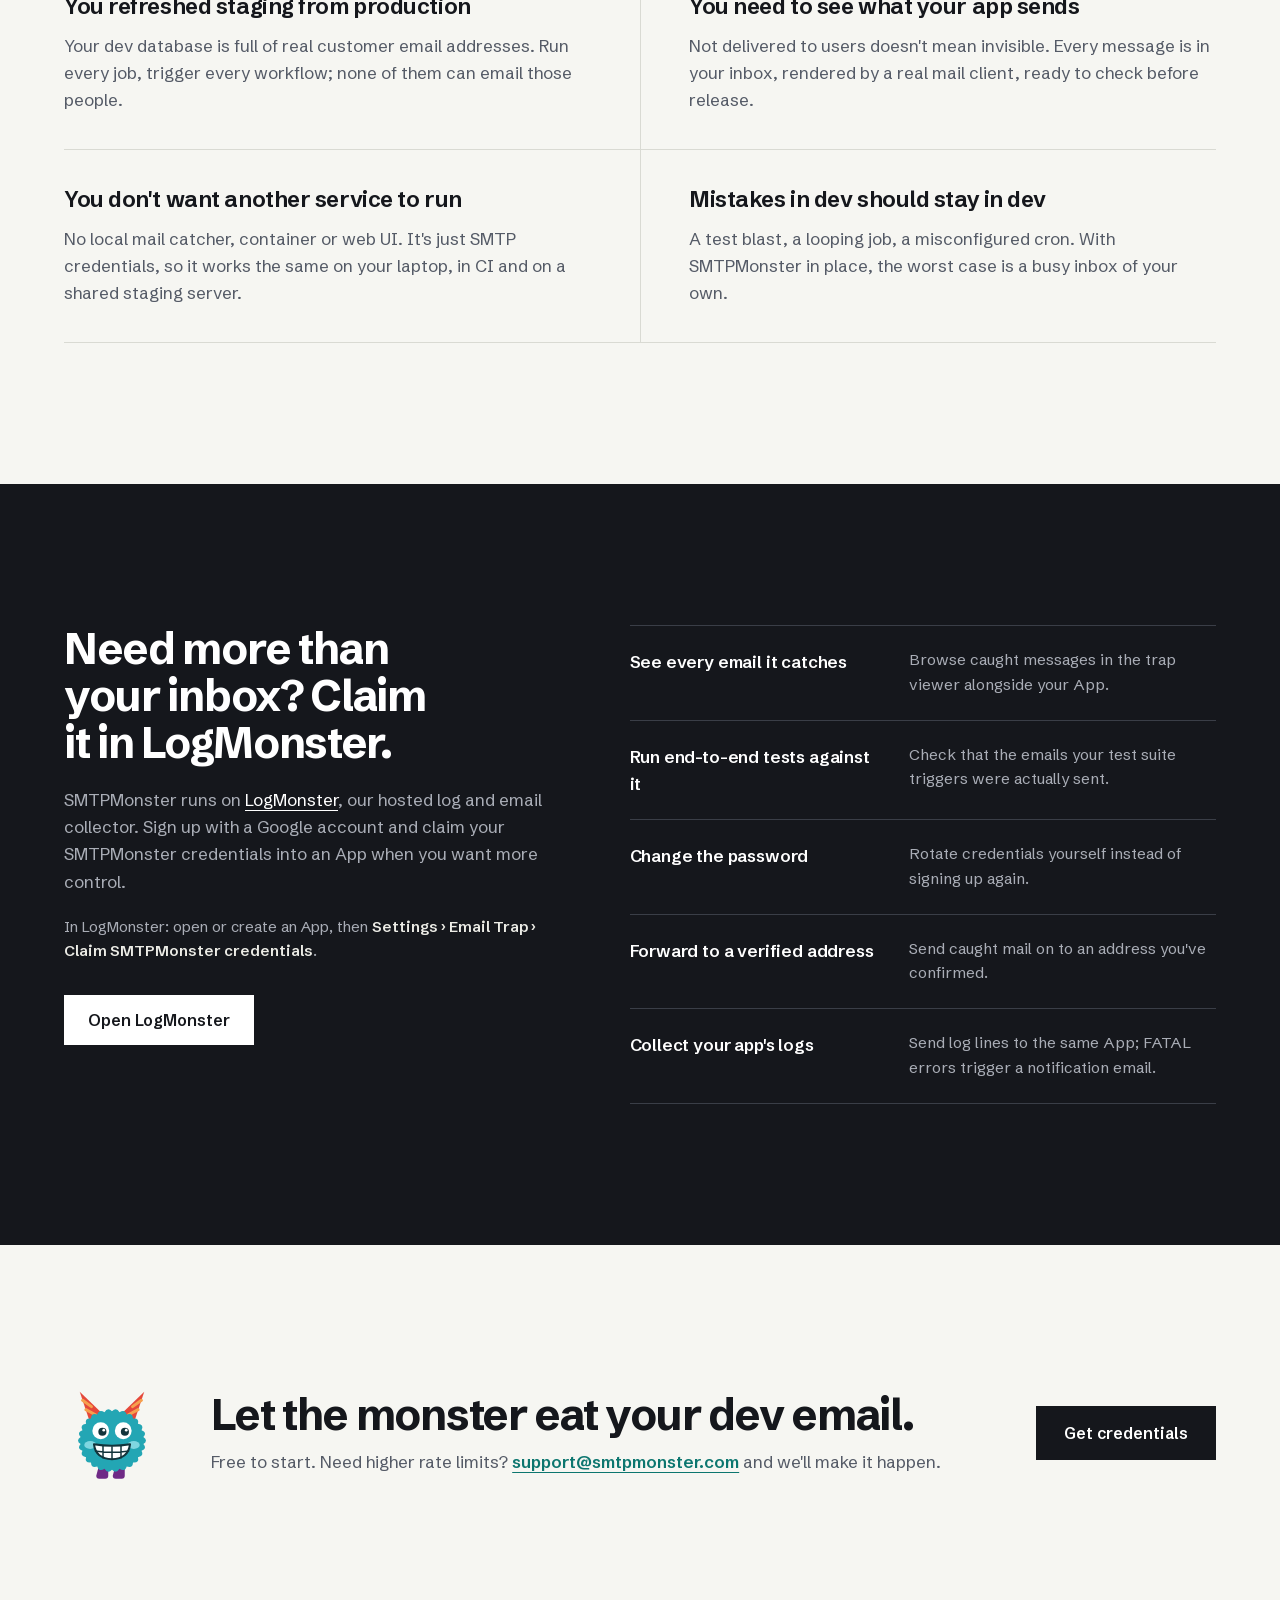
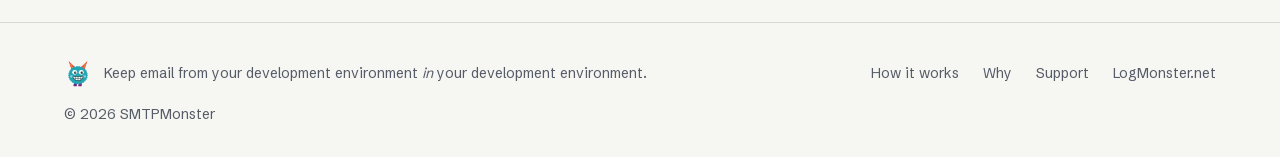
==== commit ecd0260b: "feat: add honeypot field to prevent bot sign-ups and adjust API request" ====
--- a/src/index.html
+++ b/src/index.html
@@ -69,6 +69,11 @@
                 spellcheck="false"
                 required
               />
+              <!-- The API drops sign-ups that use it. -->
+              <div class="signup-hp" aria-hidden="true">
+                <label for="signup-website">Website</label>
+                <input type="text" id="signup-website" name="website" tabindex="-1" autocomplete="off" />
+              </div>
               <button type="submit">Get credentials</button>
             </form>
             <p id="signup-status" class="signup-status" role="status" aria-live="polite"></p>
